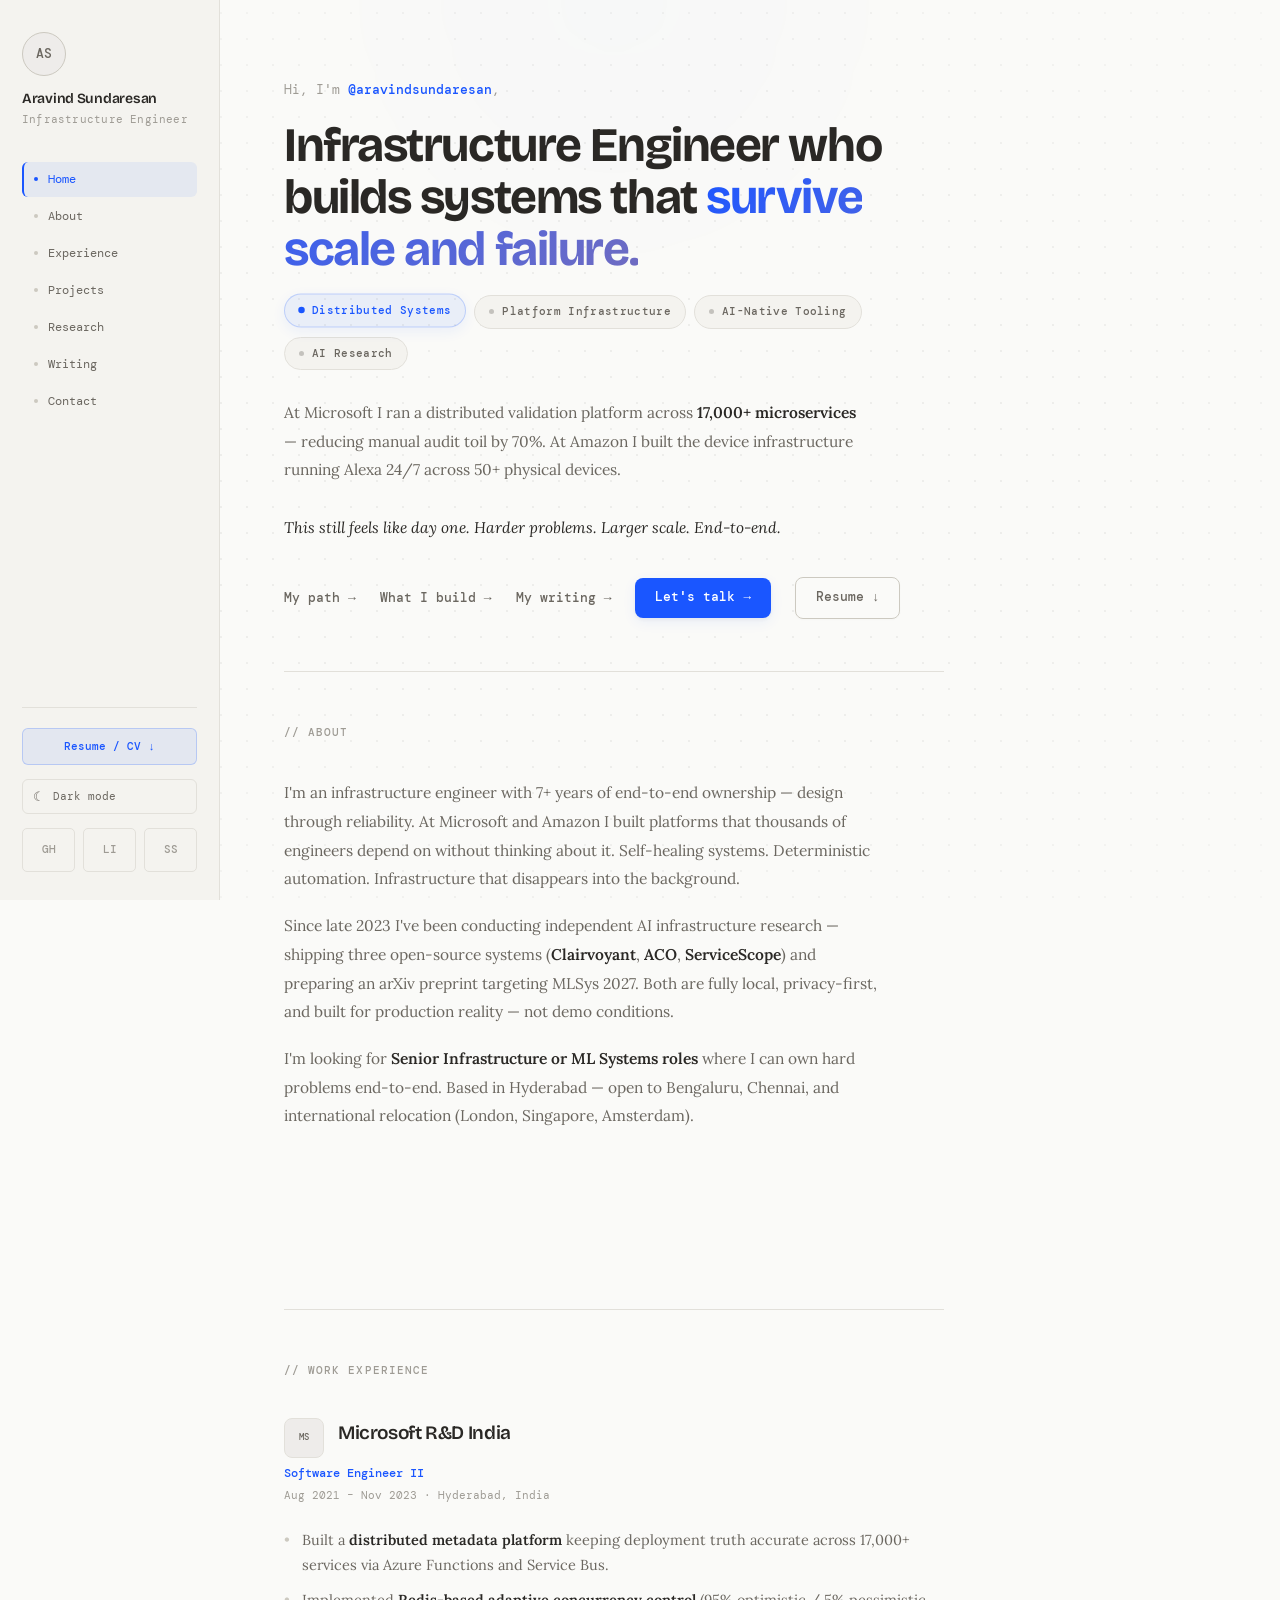
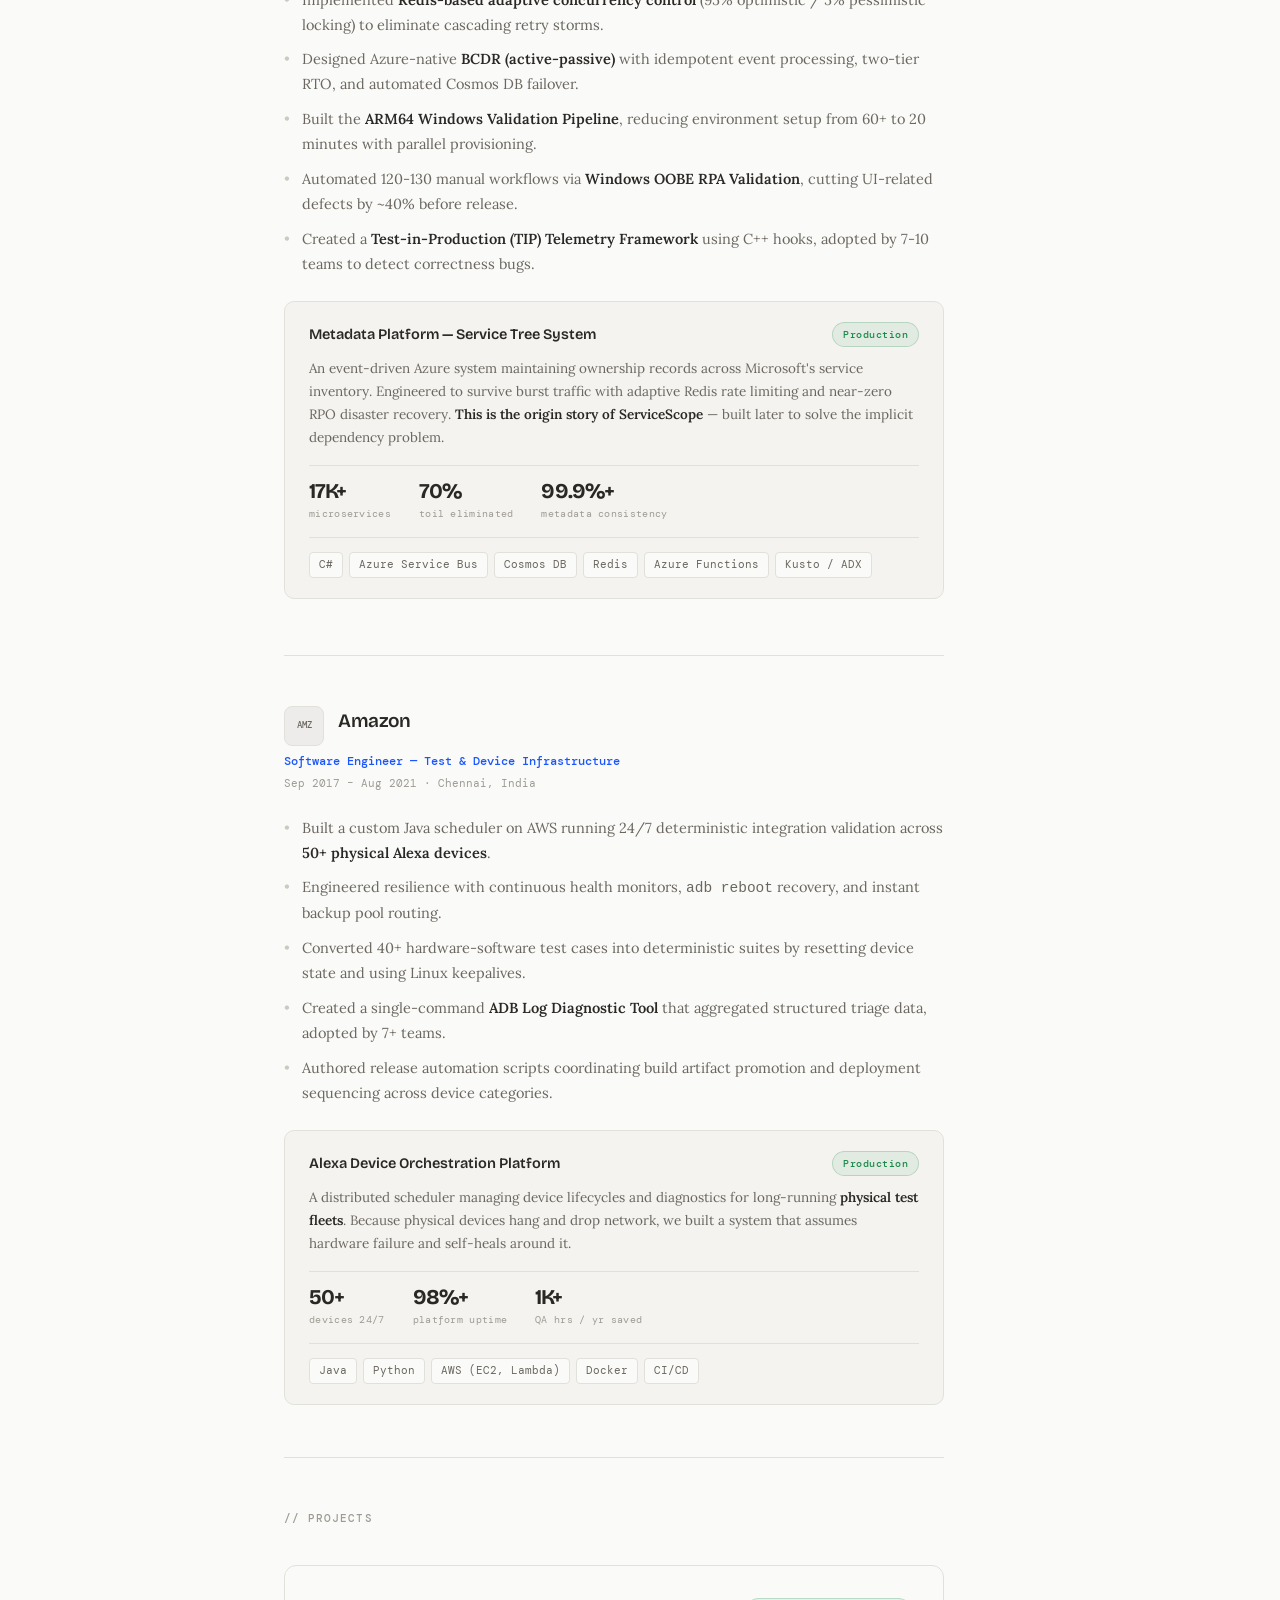
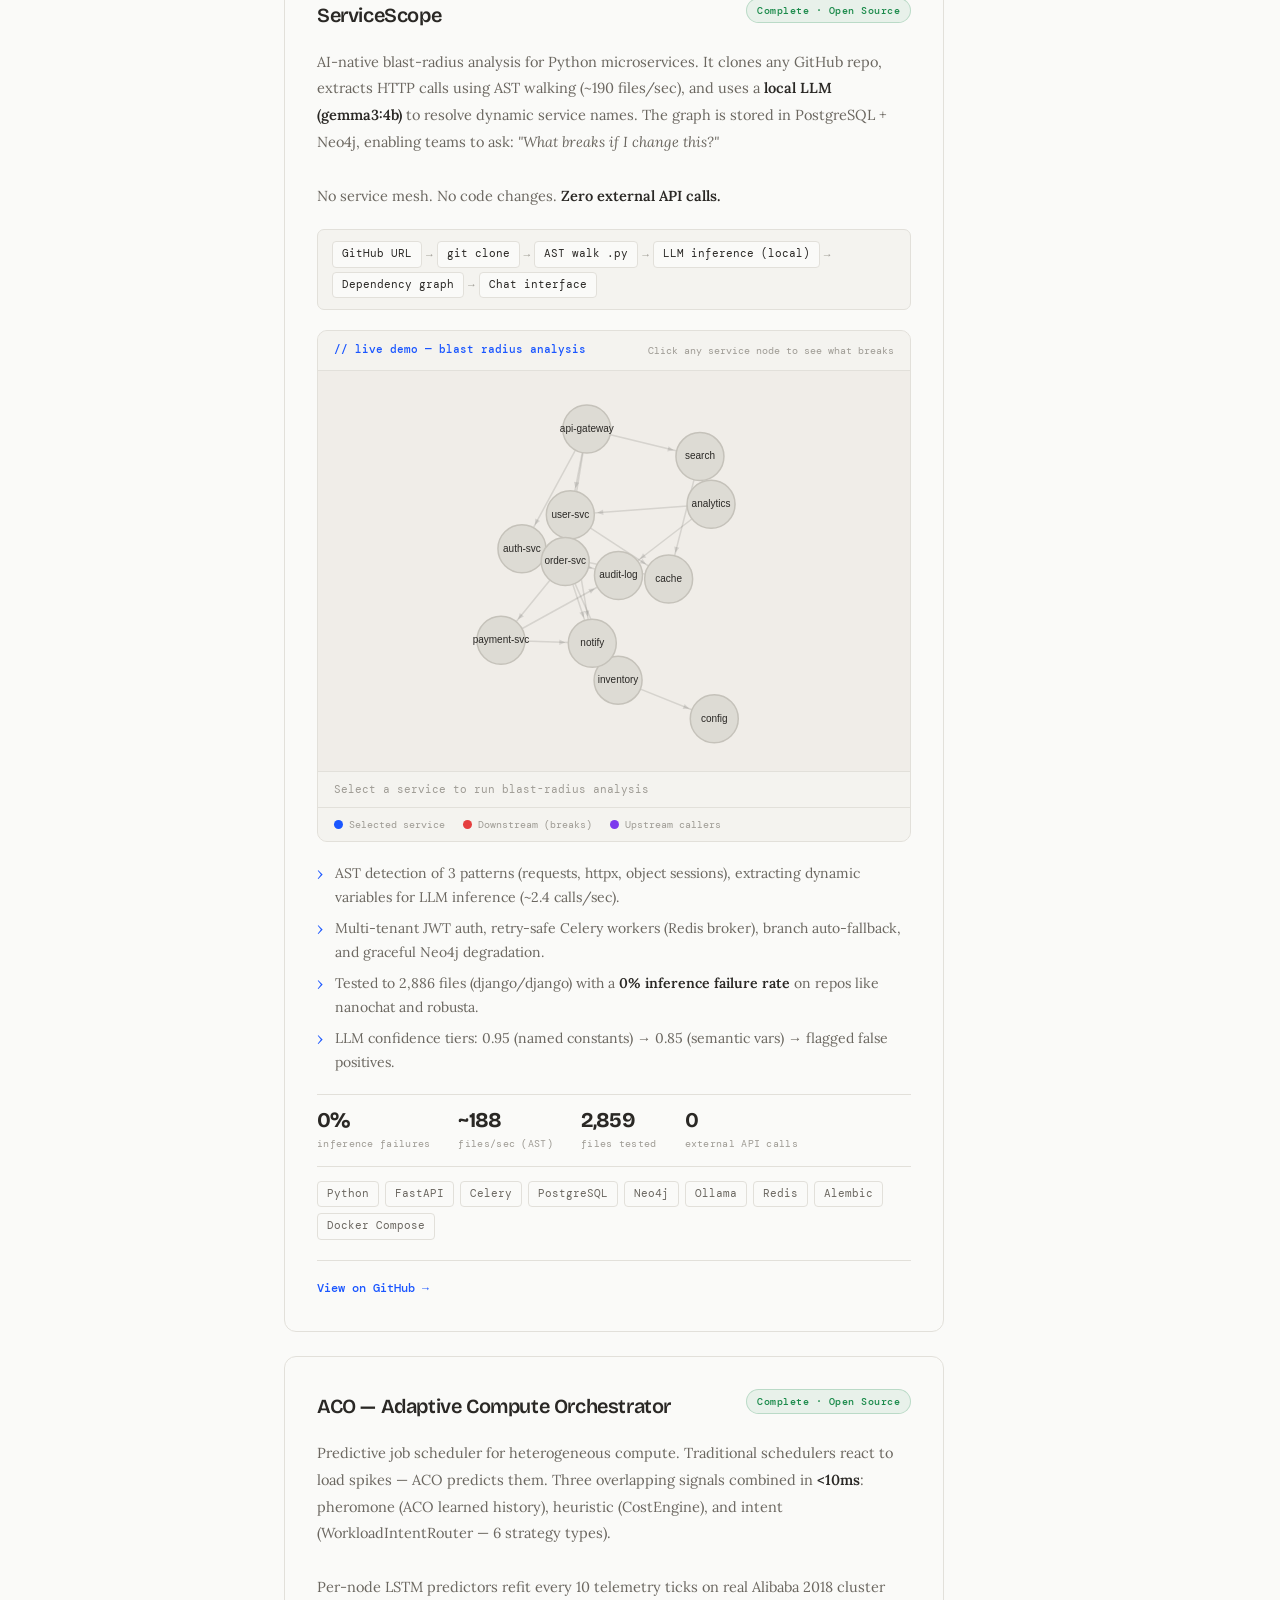
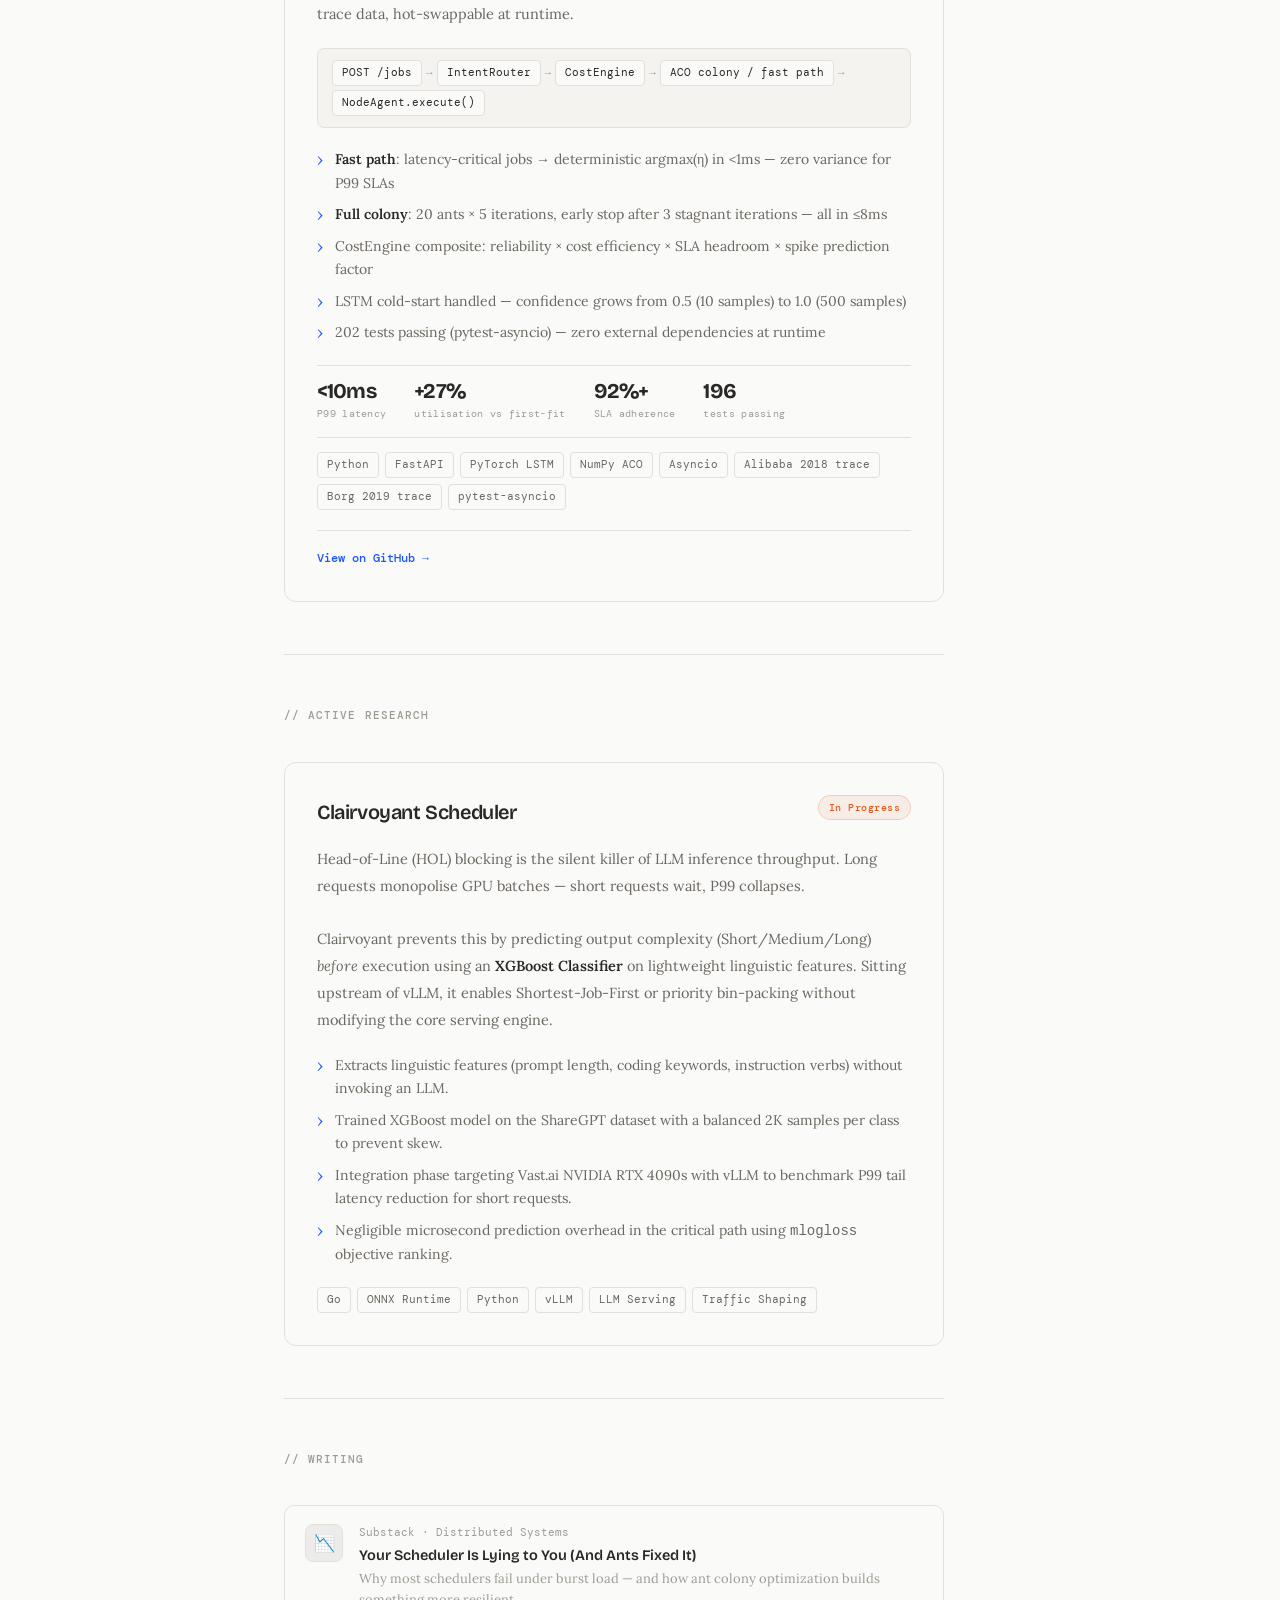
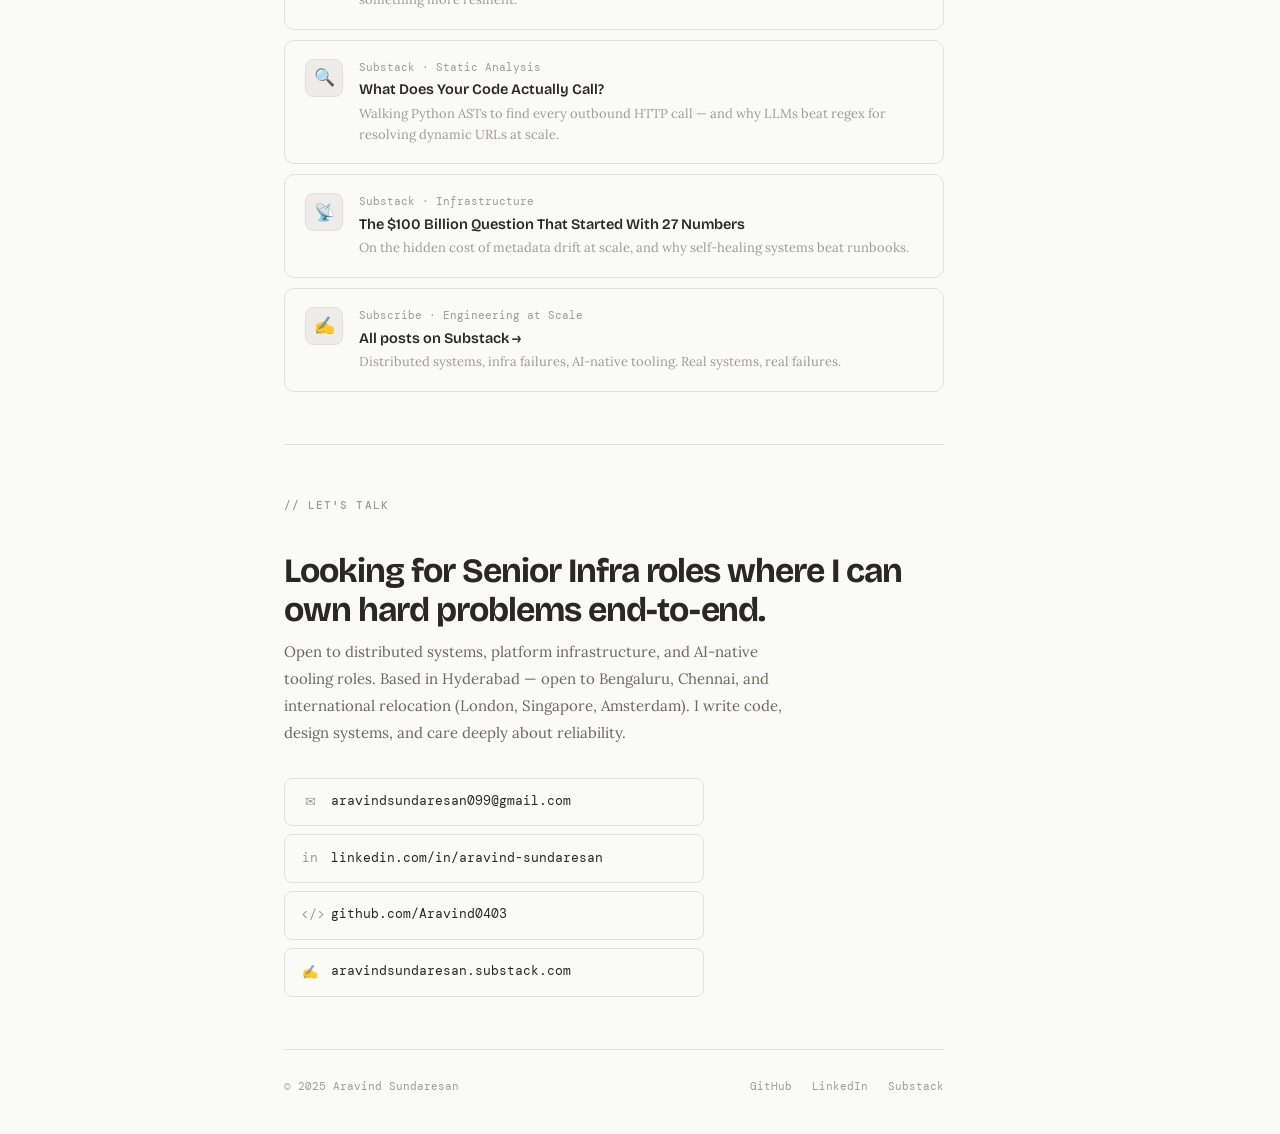
==== index.html @ f7b7063f "feat: design updates, Netlify deployment support, and interactive enhancements" ====
<!DOCTYPE html>
<html lang="en" data-theme="light">

<head>
  <meta charset="UTF-8" />
  <meta name="viewport" content="width=device-width, initial-scale=1.0" />
  <title>Aravind Sundaresan · Infrastructure Engineer</title>
  <meta name="description"
    content="Infrastructure & Distributed Systems Engineer. Ex-Microsoft, Ex-Amazon. 7+ years building platforms at scale. ServiceScope, ACO, Clairvoyant Scheduler." />
  <meta property="og:title" content="Aravind Sundaresan · Infrastructure Engineer" />
  <meta property="og:description"
    content="Ex-Microsoft, Ex-Amazon. Building AI-native tooling for distributed systems problems." />
  <meta property="og:url" content="https://aravindsundaresan.dev" />
  <meta property="og:image" content="og-preview.png" />
  <meta property="og:type" content="website" />
  <!-- Favicon — initials, no extra file needed -->
  <link rel="icon" href="data:image/svg+xml,<svg xmlns='http://www.w3.org/2000/svg' viewBox='0 0 32 32'><rect width='32' height='32' rx='6' fill='%231a56ff'/><text x='50%25' y='54%25' font-family='sans-serif' font-size='14' font-weight='700' fill='white' text-anchor='middle' dominant-baseline='middle'>AS</text></svg>" />
  <link rel="preconnect" href="https://fonts.googleapis.com" />
  <link
    href="https://fonts.googleapis.com/css2?family=Lora:ital,wght@0,400;0,500;0,600;1,400&family=DM+Mono:wght@300;400;500&family=Bricolage+Grotesque:wght@300;400;500;600;700;800&display=swap"
    rel="stylesheet" />

  <!-- Prevent FOUC: apply saved theme before paint -->
  <script>
    (function () {
      var s = localStorage.getItem('portfolio-theme');
      var p = window.matchMedia('(prefers-color-scheme: dark)').matches ? 'dark' : 'light';
      document.documentElement.setAttribute('data-theme', s || p);
    })();
  </script>

  <link rel="stylesheet" href="style.css" />

  <!-- Structured data for search engines / ATS crawlers -->
  <script type="application/ld+json">
  {
    "@context": "https://schema.org",
    "@type": "Person",
    "name": "Aravind Sundaresan",
    "jobTitle": "Infrastructure Engineer",
    "description": "Infrastructure & Distributed Systems Engineer with 7+ years. Ex-Microsoft R&D India, Ex-Amazon.",
    "url": "https://aravindsundaresan.dev",
    "email": "aravindsundaresan099@gmail.com",
    "address": { "@type": "PostalAddress", "addressLocality": "Hyderabad", "addressCountry": "IN" },
    "sameAs": [
      "https://github.com/Aravind0403",
      "https://linkedin.com/in/aravind-sundaresan",
      "https://aravindsundaresan.substack.com"
    ],
    "alumniOf": [
      { "@type": "Organization", "name": "Microsoft R&D India" },
      { "@type": "Organization", "name": "Amazon" }
    ],
    "knowsAbout": [
      "Distributed Systems", "Platform Infrastructure", "AI-Native Tooling",
      "Event-Driven Architecture", "Concurrency Control", "Observability",
      "CI/CD", "Device Orchestration", "LLM Inference Infrastructure",
      "C#", "Java", "Python", "Go", "Azure", "AWS", "Redis", "Docker"
    ]
  }
  </script>
</head>

<body>

  <!-- ─── DOT-GRID TEXTURE ─────────────────────────────── -->
  <div class="bg-texture" aria-hidden="true"></div>

  <!-- ─── DRAWER OVERLAY (mobile) ──────────────────────── -->
  <div class="drawer-overlay" id="drawerOverlay"></div>

  <div class="layout">

    <!-- ─── SIDEBAR ───────────────────────────────────── -->
    <aside class="sidebar" id="sidebar" aria-label="Site navigation">

      <div class="sidebar-identity">
        <div class="sidebar-avatar" aria-hidden="true">AS</div>
        <span class="sidebar-name">Aravind Sundaresan</span>
        <span class="sidebar-title">Infrastructure Engineer</span>
      </div>

      <nav class="sidebar-nav" aria-label="Page sections">
        <a href="#hero" class="nav-link is-active" data-section="hero">Home</a>
        <a href="#about" class="nav-link" data-section="about">About</a>
        <a href="#experience" class="nav-link" data-section="experience">Experience</a>
        <a href="#projects" class="nav-link" data-section="projects">Projects</a>
        <a href="#research" class="nav-link" data-section="research">Research</a>
        <a href="#writing" class="nav-link" data-section="writing">Writing</a>
        <a href="#contact" class="nav-link" data-section="contact">Contact</a>
      </nav>

      <div class="sidebar-footer">
        <a href="resume.pdf" download class="sidebar-resume" aria-label="Download resume PDF">Resume / CV ↓</a>
        <button class="theme-toggle" id="themeToggle" aria-label="Switch to dark mode">
          <span class="theme-icon" aria-hidden="true"></span>
          <span class="theme-label"></span>
        </button>
        <div class="sidebar-socials">
          <a href="https://github.com/Aravind0403" target="_blank" rel="noopener" aria-label="GitHub">GH</a>
          <a href="https://linkedin.com/in/aravind-sundaresan" target="_blank" rel="noopener"
            aria-label="LinkedIn">LI</a>
          <a href="https://aravindsundaresan.substack.com" target="_blank" rel="noopener" aria-label="Substack">SS</a>
        </div>
      </div>

    </aside>

    <!-- ─── MOBILE HEADER ─────────────────────────────── -->
    <header class="mobile-header" aria-label="Site header">
      <span class="mobile-name">Aravind Sundaresan</span>
      <button class="hamburger" id="hamburger" aria-label="Open navigation" aria-expanded="false"
        aria-controls="sidebar">
        <span></span><span></span><span></span>
      </button>
    </header>

    <!-- ─── MAIN CONTENT ──────────────────────────────── -->
    <main class="content" id="main-content">

      <!-- HERO ─────────────────────────────────────────── -->
      <section id="hero" class="hero reveal" aria-labelledby="hero-heading">

        <!-- Decorative background glow for hero -->
        <div class="hero-glow-container" aria-hidden="true">
          <div class="hero-glow"></div>
        </div>

        <p class="hero-intro">
          Hi, I'm <a href="https://linkedin.com/in/aravindsundaresan" target="_blank"
            rel="noopener">@aravindsundaresan</a>,
        </p>

        <h1 id="hero-heading">
          Infrastructure Engineer who builds systems that <span class="hero-highlight">survive scale and failure.</span>
        </h1>

        <div class="hero-roles" aria-label="Specialisations">
          <span class="role-pill active">Distributed Systems</span>
          <span class="role-pill">Platform Infrastructure</span>
          <span class="role-pill">AI-Native Tooling</span>
          <span class="role-pill">AI Research</span>
        </div>

        <p class="hero-body" id="hero-body-text" aria-live="polite">
          At Microsoft I ran a distributed validation platform across <strong>17,000+ microservices</strong> — reducing
          manual audit toil by 70%. At Amazon I built the device infrastructure running Alexa 24/7 across 50+ physical
          devices.
          <br><br>
          <em>This still feels like day one. Harder problems. Larger scale. End-to-end.</em>
        </p>

        <nav class="hero-ctas" aria-label="Quick links">
          <a href="#experience">My path →</a>
          <a href="#projects">What I build →</a>
          <a href="#writing">My writing →</a>
          <a href="#contact" class="cta-primary">Let's talk →</a>
          <a href="resume.pdf" download class="cta-secondary">Resume ↓</a>
        </nav>

      </section>

      <!-- ABOUT ────────────────────────────────────────── -->
      <section id="about" class="reveal" aria-labelledby="about-heading">
        <p class="section-label">// About</p>

        <p class="about-body">
          I'm an infrastructure engineer with 7+ years of end-to-end ownership — design through reliability. At
          Microsoft and Amazon I built platforms that thousands of engineers depend on without thinking about it.
          Self-healing systems. Deterministic automation. Infrastructure that disappears into the background.
        </p>

        <p class="about-body">
          Since late 2023 I've been conducting independent AI infrastructure research — shipping three open-source systems
          (<strong>Clairvoyant</strong>, <strong>ACO</strong>, <strong>ServiceScope</strong>) and preparing an arXiv
          preprint targeting MLSys 2027. Both are fully local, privacy-first, and built for production reality — not demo
          conditions.
        </p>

        <p class="about-body">
          I'm looking for <strong>Senior Infrastructure or ML Systems roles</strong> where I can own hard problems
          end-to-end. Based in Hyderabad — open to Bengaluru, Chennai, and international relocation (London, Singapore,
          Amsterdam).
        </p>

        <div class="skills-row reveal-stagger" aria-label="Core skills">
          <span class="skill-chip">Distributed Systems</span>
          <span class="skill-chip">Event-Driven Architecture</span>
          <span class="skill-chip">Concurrency Control</span>
          <span class="skill-chip">Traffic Shaping</span>
          <span class="skill-chip">Observability</span>
          <span class="skill-chip">CI/CD Platforms</span>
          <span class="skill-chip">Kubernetes</span>
          <span class="skill-chip">Docker</span>
          <span class="skill-chip">Terraform</span>
          <span class="skill-chip">Device Orchestration</span>
          <span class="skill-chip">Platform Reliability</span>
          <span class="skill-chip">LLM Inference Infrastructure</span>
        </div>
      </section>

      <!-- EXPERIENCE ───────────────────────────────────── -->
      <section id="experience" class="reveal" aria-labelledby="experience-heading">
        <p class="section-label">// Work Experience</p>

        <div id="experience-container"></div>

      </section>

      <!-- PROJECTS ──────────────────────────────────────── -->
      <section id="projects" aria-labelledby="projects-heading">
        <p class="section-label">// Projects</p>

        <div id="projects-container"></div>

      </section>

      <!-- RESEARCH ──────────────────────────────────────── -->
      <section id="research" aria-labelledby="research-heading">
        <p class="section-label">// Active Research</p>

        <div id="research-container"></div>

      </section>

      <!-- WRITING ───────────────────────────────────────── -->
      <section id="writing" class="reveal" aria-labelledby="writing-heading">
        <p class="section-label" id="writing-heading">// Writing</p>

        <div id="writing-container" class="writing-entries"></div>

      </section>

      <!-- CONTACT ───────────────────────────────────────── -->
      <section id="contact" class="reveal" aria-labelledby="contact-heading">
        <p class="section-label">// Let's talk</p>

        <h2 id="contact-heading">Looking for Senior Infra roles where I can own hard problems end-to-end.</h2>

        <p class="contact-body">
          Open to distributed systems, platform infrastructure, and AI-native tooling roles. Based in Hyderabad — open
          to Bengaluru, Chennai, and international relocation (London, Singapore, Amsterdam). I write code, design
          systems, and care deeply about reliability.
        </p>

        <div class="contact-links">
          <a href="mailto:aravindsundaresan099@gmail.com" class="c-link">
            <span class="c-icon" aria-hidden="true">✉</span>
            aravindsundaresan099@gmail.com
          </a>
          <a href="https://linkedin.com/in/aravind-sundaresan" target="_blank" rel="noopener" class="c-link">
            <span class="c-icon" aria-hidden="true">in</span>
            linkedin.com/in/aravind-sundaresan
          </a>
          <a href="https://github.com/Aravind0403" target="_blank" rel="noopener" class="c-link">
            <span class="c-icon" aria-hidden="true">&lt;/&gt;</span>
            github.com/Aravind0403
          </a>
          <a href="https://aravindsundaresan.substack.com" target="_blank" rel="noopener" class="c-link">
            <span class="c-icon" aria-hidden="true">✍</span>
            aravindsundaresan.substack.com
          </a>
        </div>

      </section>

      <!-- FOOTER ────────────────────────────────────────── -->
      <footer>
        <span class="footer-copy">© 2025 Aravind Sundaresan</span>
        <nav class="footer-links" aria-label="Footer links">
          <a href="https://github.com/Aravind0403" target="_blank" rel="noopener">GitHub</a>
          <a href="https://linkedin.com/in/aravind-sundaresan" target="_blank" rel="noopener">LinkedIn</a>
          <a href="https://aravindsundaresan.substack.com" target="_blank" rel="noopener">Substack</a>
        </nav>
      </footer>

    </main><!-- /content -->

  </div><!-- /layout -->

  <script src="data.js" defer></script>
  <script src="main.js" defer></script>
  <script src="graph.js" defer></script>

  <!-- ATS / no-JS fallback: invisible when JS runs, indexed by crawlers that don't execute JS -->
  <noscript>
    <div style="padding:48px 32px;font-family:Georgia,serif;max-width:760px;margin:auto;line-height:1.75">
      <h1>Aravind Sundaresan — Infrastructure Engineer</h1>
      <p>7+ years building distributed systems and platform infrastructure. Ex-Microsoft R&D India (Software Engineer II, Aug 2021–Nov 2023). Ex-Amazon (Software Engineer — Test &amp; Device Infrastructure, Sep 2017–Aug 2021). Based in Hyderabad, open to relocation.</p>
      <h2>Work Experience</h2>
      <p><strong>Microsoft R&amp;D India — Software Engineer II (Aug 2021–Nov 2023):</strong> Distributed metadata platform across 17,000+ microservices. Redis adaptive concurrency control. Azure BCDR active-passive. ARM64 Windows Validation Pipeline. RPA automation reducing UI defects ~40%.</p>
      <p><strong>Amazon — Software Engineer, Test &amp; Device Infrastructure (Sep 2017–Aug 2021):</strong> Java scheduler for 50+ Alexa physical devices 24/7. ADB log diagnostic tooling adopted by 7+ teams. 98%+ platform uptime. 1,000+ QA hours saved per year.</p>
      <h2>Open-Source Projects</h2>
      <p><strong>ServiceScope:</strong> AI-native blast-radius analysis for Python microservices using AST walking and local LLM inference. Python, FastAPI, Celery, PostgreSQL, Neo4j, Ollama, Redis, Docker.</p>
      <p><strong>ACO — Adaptive Compute Orchestrator:</strong> Predictive job scheduler with LSTM per-node predictors and ant-colony optimisation. Python, FastAPI, PyTorch, Asyncio. 202 tests passing.</p>
      <p><strong>Clairvoyant Scheduler (Research):</strong> XGBoost classifier predicting LLM output complexity to prevent head-of-line blocking in vLLM. Go, ONNX Runtime, Python.</p>
      <h2>Core Skills</h2>
      <p>Distributed Systems · Event-Driven Architecture · Concurrency Control · Traffic Shaping · Observability · CI/CD Platforms · Device Orchestration · Platform Reliability · LLM Inference Infrastructure · C# · Java · Python · Go · Azure (Service Bus, Cosmos DB, Functions, ADX) · AWS (EC2, Lambda) · Redis · PostgreSQL · Neo4j · FastAPI · Celery · Docker · Alembic</p>
      <h2>Contact</h2>
      <p>Email: aravindsundaresan099@gmail.com · LinkedIn: linkedin.com/in/aravind-sundaresan · GitHub: github.com/Aravind0403 · Substack: aravindsundaresan.substack.com</p>
    </div>
  </noscript>

</body>

</html>
---- style.css ----
/* ============================================================
   PORTFOLIO — style.css
   Design system, layout, components, themes, animations.
   ============================================================ */

/* ─── RESET ─────────────────────────────────────────────── */
*, *::before, *::after { box-sizing: border-box; margin: 0; padding: 0; }
img, canvas { display: block; max-width: 100%; }
button { font: inherit; cursor: pointer; background: none; border: none; }
a { color: inherit; text-decoration: none; }
ul { list-style: none; }

/* ─── TOKENS — LIGHT (DEFAULT) ──────────────────────────── */
:root {
  /* Surfaces */
  --bg:           #fafaf8;
  --bg-2:         #f4f3ef;
  --bg-3:         #eeecea;
  --bg-blur:      rgba(250,250,248,0.92);

  /* Borders */
  --border:       #e2e0da;
  --border-mid:   #ccc9c0;

  /* Text */
  --text:         #2a2825;
  --text-mid:     #6b6760;
  --text-muted:   #9e9b94;

  /* Accents */
  --accent:            #1a56ff;
  --accent-bg:         rgba(26, 86,255,0.07);
  --accent-border:     rgba(26, 86,255,0.22);
  --accent-warm:       #e05a1e;
  --accent-warm-bg:    rgba(224, 90, 30,0.08);
  --accent-warm-border:rgba(224, 90, 30,0.22);
  --accent-green:      #1a8a4a;
  --accent-green-bg:   rgba(26,138, 74,0.08);
  --accent-green-border:rgba(26,138,74,0.22);

  /* Graph */
  --graph-node:          #dddbd4;
  --graph-node-stroke:   #c5c2ba;
  --graph-node-hover:    #ccc9c0;
  --graph-blast:         #e53e3e;
  --graph-upstream:      #7c3aed;
  --graph-edge:          rgba(42,40,37,0.13);
  --graph-edge-blast:    rgba(229,62,62,0.55);
  --graph-edge-upstream: rgba(124,58,237,0.55);
  --graph-label:         #2a2825;
  --graph-bg:            #f0ede8;

  /* Dot texture */
  --dot-color:    rgba(42,40,37,0.06);

  /* Typography */
  --serif:   'Lora', Georgia, serif;
  --display: 'Bricolage Grotesque', sans-serif;
  --mono:    'DM Mono', monospace;

  /* Layout */
  --sidebar-w:   220px;
  --content-max: 660px;
  --sec-pad:     52px;
  --pad-x:       48px;

  /* Motion */
  --ease:  cubic-bezier(0.25, 0, 0.15, 1);
  --dur:   200ms;
}

/* ─── TOKENS — DARK ──────────────────────────────────────── */
[data-theme="dark"] {
  --bg:     #131211;
  --bg-2:   #1c1b19;
  --bg-3:   #252320;
  --bg-blur:rgba(19,18,17,0.92);

  --border:     #2c2a27;
  --border-mid: #3a3733;

  --text:      #e6e4de;
  --text-mid:  #9e9b94;
  --text-muted:#858079;

  --accent:              #4d7aff;
  --accent-bg:           rgba(77,122,255,0.10);
  --accent-border:       rgba(77,122,255,0.28);
  --accent-warm:         #f07040;
  --accent-warm-bg:      rgba(240,112,64,0.10);
  --accent-warm-border:  rgba(240,112,64,0.28);
  --accent-green:        #22a55e;
  --accent-green-bg:     rgba(34,165,94,0.10);
  --accent-green-border: rgba(34,165,94,0.28);

  --graph-node:         #2e2c2a;
  --graph-node-stroke:  #3d3a36;
  --graph-node-hover:   #3a3835;
  --graph-label:        #e6e4de;
  --graph-edge:         rgba(230,228,222,0.11);
  --graph-bg:           #1c1b19;

  --dot-color: rgba(230,228,222,0.04);
}

/* ─── BASE ───────────────────────────────────────────────── */
html {
  scroll-behavior: smooth;
}

body {
  background:  var(--bg);
  color:       var(--text);
  font-family: var(--serif);
  font-size:   16px;
  line-height: 1.75;
  -webkit-font-smoothing: antialiased;
  min-height: 100vh;
  overflow-x: hidden;
}

/* ─── DOT-GRID TEXTURE ───────────────────────────────────── */
.bg-texture {
  position: fixed;
  inset: 0;
  pointer-events: none;
  z-index: 0;
  background-image: radial-gradient(circle, var(--dot-color) 1px, transparent 1px);
  background-size: 26px 26px;
  -webkit-mask-image: radial-gradient(ellipse 90% 90% at 50% 50%, black 40%, transparent 100%);
  mask-image:         radial-gradient(ellipse 90% 90% at 50% 50%, black 40%, transparent 100%);
}

/* ─── LAYOUT ─────────────────────────────────────────────── */
.layout {
  display: flex;
  min-height: 100vh;
  position: relative;
  z-index: 1;
}

.content {
  flex: 1;
  margin-left: var(--sidebar-w);
  padding: 0 var(--pad-x);
  min-width: 0;
}

/* ─── SIDEBAR ────────────────────────────────────────────── */
.sidebar {
  position: fixed;
  top: 0; left: 0;
  width: var(--sidebar-w);
  height: 100vh;
  background: var(--bg-2);
  border-right: 1px solid var(--border);
  display: flex;
  flex-direction: column;
  padding: 32px 22px 28px;
  overflow-y: auto;
  overflow-x: hidden;
  z-index: 200;
  transition: transform var(--dur) var(--ease), box-shadow var(--dur) var(--ease);
}

.sidebar-identity {
  margin-bottom: 32px;
}

.sidebar-avatar {
  width: 44px;
  height: 44px;
  border-radius: 50%;
  background: var(--bg-3);
  border: 1.5px solid var(--border-mid);
  display: flex;
  align-items: center;
  justify-content: center;
  font-family: var(--mono);
  font-size: 13px;
  font-weight: 500;
  color: var(--text-mid);
  margin-bottom: 14px;
  overflow: hidden;
}

.sidebar-avatar img { width: 100%; height: 100%; object-fit: cover; }

.sidebar-name {
  display: block;
  font-family: var(--display);
  font-weight: 600;
  font-size: 14px;
  letter-spacing: -0.02em;
  color: var(--text);
  line-height: 1.3;
  margin-bottom: 3px;
}

.sidebar-title {
  display: block;
  font-family: var(--mono);
  font-size: 10.5px;
  color: var(--text-muted);
  letter-spacing: 0.02em;
}

/* Nav */
.sidebar-nav {
  flex: 1;
  display: flex;
  flex-direction: column;
  gap: 2px;
}

.nav-link {
  display: flex;
  align-items: center;
  gap: 10px;
  font-family: var(--mono);
  font-size: 12px;
  color: var(--text-mid);
  padding: 7px 10px;
  border-radius: 6px;
  border-left: 2px solid transparent;
  transition: color var(--dur) var(--ease), background var(--dur) var(--ease), border-color var(--dur) var(--ease);
  white-space: nowrap;
}

.nav-link::before {
  content: '';
  width: 4px;
  height: 4px;
  border-radius: 50%;
  background: var(--border-mid);
  flex-shrink: 0;
  transition: background var(--dur) var(--ease);
}

.nav-link:hover {
  color: var(--text);
  background: var(--bg-3);
}

.nav-link.is-active {
  color: var(--accent);
  border-left-color: var(--accent);
  background: var(--accent-bg);
}

.nav-link.is-active::before {
  background: var(--accent);
}

/* Sidebar footer */
.sidebar-footer {
  margin-top: 24px;
  padding-top: 20px;
  border-top: 1px solid var(--border);
  display: flex;
  flex-direction: column;
  gap: 14px;
}

/* ─── SIDEBAR RESUME BUTTON ──────────────────────────────── */
.sidebar-resume {
  display: flex;
  align-items: center;
  justify-content: center;
  font-family: var(--mono);
  font-size: 11px;
  font-weight: 500;
  color: var(--accent);
  padding: 8px 10px;
  border-radius: 6px;
  border: 1px solid var(--accent-border);
  background: var(--accent-bg);
  transition: all var(--dur) var(--ease);
  width: 100%;
  text-align: center;
}

.sidebar-resume:hover {
  background: var(--accent);
  color: #fff;
  border-color: var(--accent);
}

.sidebar-resume:active { transform: scale(0.97); }

.theme-toggle {
  display: flex;
  align-items: center;
  gap: 8px;
  font-family: var(--mono);
  font-size: 11px;
  color: var(--text-mid);
  padding: 7px 10px;
  border-radius: 6px;
  border: 1px solid var(--border);
  transition: all var(--dur) var(--ease);
  width: 100%;
}

.theme-toggle:hover {
  color: var(--text);
  border-color: var(--border-mid);
  background: var(--bg-3);
}

.theme-toggle:active {
  transform: scale(0.96);
}

.theme-icon {
  font-size: 13px;
  line-height: 1;
}

[data-theme="light"] .theme-icon::before { content: '☾'; }
[data-theme="dark"]  .theme-icon::before { content: '☀'; }
[data-theme="light"] .theme-label::after { content: 'Dark mode'; }
[data-theme="dark"]  .theme-label::after { content: 'Light mode'; }

.sidebar-socials {
  display: flex;
  gap: 8px;
}

.sidebar-socials a {
  font-family: var(--mono);
  font-size: 10.5px;
  font-weight: 500;
  color: var(--text-muted);
  padding: 5px 10px;
  border: 1px solid var(--border);
  border-radius: 5px;
  transition: all var(--dur) var(--ease);
  flex: 1;
  text-align: center;
  min-height: 44px;
  display: flex;
  align-items: center;
  justify-content: center;
}

.sidebar-socials a:hover {
  color: var(--accent);
  border-color: var(--accent-border);
  background: var(--accent-bg);
}

.sidebar-socials a:active {
  transform: scale(0.96);
}

/* ─── MOBILE HEADER ──────────────────────────────────────── */
.mobile-header {
  display: none;
  position: sticky;
  top: 0;
  z-index: 250;
  background: var(--bg-blur);
  backdrop-filter: blur(12px);
  -webkit-backdrop-filter: blur(12px);
  border-bottom: 1px solid var(--border);
  padding: 0 20px;
  height: 56px;
  align-items: center;
  justify-content: space-between;
}

.mobile-name {
  font-family: var(--display);
  font-size: 14px;
  font-weight: 600;
  letter-spacing: -0.02em;
  color: var(--text);
}

.hamburger {
  display: flex;
  flex-direction: column;
  justify-content: center;
  gap: 5px;
  width: 36px;
  height: 36px;
  padding: 6px;
}

.hamburger span {
  display: block;
  width: 100%;
  height: 1.5px;
  background: var(--text-mid);
  border-radius: 2px;
  transform-origin: center;
  transition: transform var(--dur) var(--ease), opacity var(--dur) var(--ease);
}

.hamburger.is-open span:nth-child(1) { transform: translateY(6.5px) rotate(45deg); }
.hamburger.is-open span:nth-child(2) { opacity: 0; transform: scaleX(0); }
.hamburger.is-open span:nth-child(3) { transform: translateY(-6.5px) rotate(-45deg); }

/* ─── DRAWER OVERLAY ─────────────────────────────────────── */
.drawer-overlay {
  display: none;
  position: fixed;
  inset: 0;
  background: rgba(0,0,0,0.4);
  z-index: 190;
  opacity: 0;
  transition: opacity var(--dur) var(--ease);
}

.drawer-overlay.is-visible { opacity: 1; }

/* ─── SECTIONS ───────────────────────────────────────────── */
section {
  max-width: var(--content-max);
  padding: var(--sec-pad) 0;
  border-bottom: 1px solid var(--border);
}

section:last-child { border-bottom: none; }

.section-label {
  font-family: var(--mono);
  font-size: 10.5px;
  font-weight: 500;
  letter-spacing: 0.1em;
  text-transform: uppercase;
  color: var(--text-muted);
  margin-bottom: 36px;
}

h1 {
  font-family: var(--display);
  font-weight: 700;
  font-size: clamp(28px, 5vw, 48px);
  line-height: 1.08;
  letter-spacing: -0.03em;
  color: var(--text);
  margin-bottom: 20px;
}

h2 {
  font-family: var(--display);
  font-weight: 700;
  font-size: clamp(22px, 3.5vw, 34px);
  line-height: 1.15;
  letter-spacing: -0.03em;
  color: var(--text);
  margin-bottom: 8px;
}

h3 {
  font-family: var(--display);
  font-weight: 600;
  font-size: 19px;
  letter-spacing: -0.02em;
  color: var(--text);
  margin-bottom: 4px;
}

/* ─── HERO ───────────────────────────────────────────────── */
.hero { 
  padding-top: 80px; 
  position: relative; 
}

/* Premium Radial Glow Background */
.hero-glow-container {
  position: absolute;
  top: 0;
  left: 0;
  width: 100%;
  height: 100%;
  pointer-events: none;
  z-index: -1;
  overflow: visible;
  opacity: 0.22;
  transition: opacity var(--dur) var(--ease);
}

[data-theme="dark"] .hero-glow-container {
  opacity: 0.35;
}

.hero-glow {
  position: absolute;
  top: -150px;
  left: -10%;
  width: 120%;
  height: 500px;
  background: radial-gradient(
    circle at 50% 30%,
    var(--accent-bg) 0%,
    transparent 65%
  );
  filter: blur(60px);
  animation: breathing-glow 10s ease-in-out infinite alternate;
}

@keyframes breathing-glow {
  0% {
    transform: scale(0.96) translateY(0);
  }
  100% {
    transform: scale(1.04) translateY(15px);
  }
}

.hero-intro {
  font-family: var(--mono);
  font-size: 12.5px;
  color: var(--text-muted);
  margin-bottom: 18px;
}

.hero-intro a {
  color: var(--accent);
  font-weight: 500;
  display: inline-block;
  transition: transform var(--dur) var(--ease), color var(--dur) var(--ease);
}

.hero-intro a:hover {
  color: color-mix(in oklab, var(--accent) 80%, #000);
  transform: translateY(-0.5px) scale(1.02);
}

[data-theme="dark"] .hero-intro a:hover {
  color: color-mix(in oklab, var(--accent) 80%, #fff);
}

.hero-highlight {
  background: linear-gradient(135deg, var(--accent) 0%, color-mix(in oklab, var(--accent) 65%, var(--accent-warm)) 100%);
  -webkit-background-clip: text;
  background-clip: text;
  -webkit-text-fill-color: transparent;
  color: var(--accent); /* Fallback */
  display: inline;
}

.hero-roles {
  display: flex;
  flex-wrap: wrap;
  gap: 8px;
  margin-bottom: 28px;
}

.role-pill {
  font-family: var(--mono);
  font-size: 11px;
  font-weight: 500;
  letter-spacing: 0.03em;
  color: var(--text-mid);
  background: var(--bg-2);
  border: 1px solid var(--border);
  padding: 6px 14px;
  border-radius: 100px;
  cursor: pointer;
  user-select: none;
  display: inline-flex;
  align-items: center;
  gap: 8px;
  transition: 
    color var(--dur) var(--ease),
    background var(--dur) var(--ease),
    border-color var(--dur) var(--ease),
    transform var(--dur) var(--ease),
    box-shadow var(--dur) var(--ease);
}

.role-pill::before {
  content: '';
  display: inline-block;
  width: 5px;
  height: 5px;
  border-radius: 50%;
  background: currentColor;
  opacity: 0.35;
  transition: opacity var(--dur) var(--ease), background var(--dur) var(--ease), transform var(--dur) var(--ease);
}

.role-pill:hover:not(.active) {
  color: var(--text);
  border-color: var(--border-mid);
  transform: translateY(-1.5px);
  background: var(--bg-3);
}

.role-pill.active {
  color: var(--accent);
  background: var(--accent-bg);
  border-color: var(--accent-border);
  transform: translateY(-1.5px);
  box-shadow: 
    0 4px 14px var(--accent-bg),
    0 1px 3px rgba(0, 0, 0, 0.01);
}

.role-pill.active::before {
  opacity: 1;
  background-color: var(--accent);
  transform: scale(1.3);
  animation: pill-pulse 2s infinite ease-in-out;
}

@keyframes pill-pulse {
  0% { transform: scale(1.1); box-shadow: 0 0 0 0 var(--accent-border); }
  50% { transform: scale(1.4); box-shadow: 0 0 0 4px rgba(26, 86, 255, 0.22); }
  100% { transform: scale(1.1); box-shadow: 0 0 0 0 var(--accent-border); }
}

[data-theme="dark"] @keyframes pill-pulse {
  0% { transform: scale(1.1); box-shadow: 0 0 0 0 var(--accent-border); }
  50% { transform: scale(1.4); box-shadow: 0 0 0 4px rgba(77, 122, 255, 0.32); }
  100% { transform: scale(1.1); box-shadow: 0 0 0 0 var(--accent-border); }
}

.hero-body {
  font-size: 15.5px;
  color: var(--text-mid);
  line-height: 1.85;
  max-width: 580px;
  margin-bottom: 36px;
  transition: opacity var(--dur) var(--ease), transform var(--dur) var(--ease);
}

.hero-body strong { color: var(--text); font-weight: 600; }
.hero-body em     { font-style: italic; color: var(--text); }

.hero-ctas {
  display: flex;
  gap: 24px;
  flex-wrap: wrap;
  align-items: center;
}

/* Elegant Sliding Underline navigation links */
.hero-ctas a:not(.cta-primary):not(.cta-secondary) {
  position: relative;
  font-family: var(--mono);
  font-size: 13px;
  font-weight: 500;
  color: var(--text-mid);
  padding: 4px 0;
  transition: color var(--dur) var(--ease);
}

.hero-ctas a:not(.cta-primary):not(.cta-secondary)::after {
  content: '';
  position: absolute;
  bottom: 0;
  left: 0;
  width: 100%;
  height: 1.5px;
  background-color: var(--accent);
  transform: scaleX(0);
  transform-origin: right;
  transition: transform var(--dur) var(--ease);
}

.hero-ctas a:not(.cta-primary):not(.cta-secondary):hover {
  color: var(--accent);
}

.hero-ctas a:not(.cta-primary):not(.cta-secondary):hover::after {
  transform: scaleX(1);
  transform-origin: left;
}

/* Primary Solid Button CTA */
.hero-ctas a.cta-primary {
  display: inline-flex;
  align-items: center;
  justify-content: center;
  background: var(--accent);
  color: #fff;
  padding: 9px 20px;
  border-radius: 8px;
  font-family: var(--mono);
  font-size: 12.5px;
  font-weight: 500;
  box-shadow: 
    0 4px 14px var(--accent-bg),
    0 2px 4px rgba(0, 0, 0, 0.05);
  transition: transform var(--dur) var(--ease), background var(--dur) var(--ease), box-shadow var(--dur) var(--ease);
}

.hero-ctas a.cta-primary:hover {
  transform: translateY(-2px);
  background: color-mix(in oklab, var(--accent) 88%, #fff);
  box-shadow: 
    0 6px 20px var(--accent-bg),
    0 2px 6px rgba(0, 0, 0, 0.08);
}

[data-theme="dark"] .hero-ctas a.cta-primary:hover {
  background: color-mix(in oklab, var(--accent) 88%, #fff);
}

.hero-ctas a.cta-primary:active {
  transform: translateY(-0.5px);
}

/* Secondary Glassmorphic Button CTA */
.hero-ctas a.cta-secondary {
  display: inline-flex;
  align-items: center;
  justify-content: center;
  background: var(--bg-blur);
  backdrop-filter: blur(8px);
  -webkit-backdrop-filter: blur(8px);
  border: 1px solid var(--border-mid);
  color: var(--text-mid);
  padding: 9px 20px;
  border-radius: 8px;
  font-family: var(--mono);
  font-size: 12.5px;
  font-weight: 500;
  box-shadow: 0 1px 2px rgba(0, 0, 0, 0.02);
  transition: all var(--dur) var(--ease);
}

.hero-ctas a.cta-secondary:hover {
  transform: translateY(-2px);
  color: var(--text);
  border-color: var(--accent-border);
  background: var(--bg-3);
  box-shadow: 
    0 4px 12px rgba(0, 0, 0, 0.03),
    0 1px 3px rgba(0, 0, 0, 0.01);
}

.hero-ctas a.cta-secondary:active {
  transform: translateY(-0.5px);
}

/* ─── ABOUT ──────────────────────────────────────────────── */
.about-body {
  font-size: 15.5px;
  color: var(--text-mid);
  line-height: 1.85;
  margin-bottom: 18px;
  max-width: 600px;
}

.about-body strong { color: var(--text); font-weight: 600; }

.skills-row {
  display: flex;
  flex-wrap: wrap;
  gap: 7px;
  margin-top: 28px;
}

.skill-chip {
  font-family: var(--mono);
  font-size: 10.5px;
  color: var(--text-mid);
  background: var(--bg-2);
  border: 1px solid var(--border);
  padding: 4px 11px;
  border-radius: 4px;
}

/* ─── EXPERIENCE ─────────────────────────────────────────── */
.exp-entry { margin-bottom: 56px; }
.exp-entry + .exp-entry {
  padding-top: 48px;
  border-top: 1px solid var(--border);
}
.exp-entry:last-child { margin-bottom: 0; }

.exp-header {
  display: flex;
  align-items: flex-start;
  gap: 14px;
  margin-bottom: 6px;
}

.exp-logo {
  width: 40px;
  height: 40px;
  border-radius: 8px;
  background: var(--bg-3);
  border: 1px solid var(--border);
  display: flex;
  align-items: center;
  justify-content: center;
  font-family: var(--mono);
  font-size: 9px;
  font-weight: 500;
  color: var(--text-mid);
  flex-shrink: 0;
  margin-top: 2px;
}

.exp-role {
  font-family: var(--mono);
  font-size: 11.5px;
  color: var(--accent);
  font-weight: 500;
  margin-bottom: 2px;
}

.exp-period {
  font-family: var(--mono);
  font-size: 11px;
  color: var(--text-muted);
  margin-bottom: 22px;
}

.exp-bullets {
  display: flex;
  flex-direction: column;
  gap: 10px;
  margin-bottom: 24px;
}

.exp-bullets li {
  font-size: 14.5px;
  color: var(--text-mid);
  padding-left: 18px;
  position: relative;
  line-height: 1.72;
}

.exp-bullets li::before {
  content: '•';
  position: absolute;
  left: 0;
  color: var(--border-mid);
}

.exp-bullets li strong { color: var(--text); font-weight: 600; }

/* ─── PROJECT SUB-CARD (inside exp) ─────────────────────── */
.project-sub {
  background: var(--bg-2);
  border: 1px solid var(--border);
  border-radius: 10px;
  padding: 20px 24px;
  margin-top: 16px;
  transition: border-color var(--dur) var(--ease);
}

.project-sub:hover { border-color: var(--border-mid); }

.project-sub-top {
  display: flex;
  justify-content: space-between;
  align-items: center;
  gap: 12px;
  margin-bottom: 10px;
}

.project-sub-title {
  font-family: var(--display);
  font-weight: 600;
  font-size: 14.5px;
  color: var(--text);
}

.project-sub-desc {
  font-size: 13.5px;
  color: var(--text-mid);
  line-height: 1.7;
  margin-bottom: 16px;
}

.project-sub-desc strong { color: var(--text); font-weight: 600; }

/* ─── STATUS PILLS ───────────────────────────────────────── */
.status-pill {
  font-family: var(--mono);
  font-size: 10px;
  font-weight: 500;
  letter-spacing: 0.05em;
  padding: 3px 10px;
  border-radius: 100px;
  white-space: nowrap;
  flex-shrink: 0;
}

.status-complete {
  color: var(--accent-green);
  background: var(--accent-green-bg);
  border: 1px solid var(--accent-green-border);
}

.status-research {
  color: var(--accent-warm);
  background: var(--accent-warm-bg);
  border: 1px solid var(--accent-warm-border);
}

/* ─── METRICS ROW ────────────────────────────────────────── */
.metrics-row {
  display: flex;
  gap: 28px;
  flex-wrap: wrap;
  padding: 14px 0;
  border-top: 1px solid var(--border);
  border-bottom: 1px solid var(--border);
  margin-bottom: 14px;
}

.m-item { display: flex; flex-direction: column; }

.m-num {
  font-family: var(--display);
  font-weight: 700;
  font-size: 21px;
  letter-spacing: -0.04em;
  color: var(--text);
  line-height: 1.1;
}

.m-label {
  font-family: var(--mono);
  font-size: 10px;
  color: var(--text-muted);
  letter-spacing: 0.03em;
  margin-top: 2px;
}

/* ─── STACK ROW ──────────────────────────────────────────── */
.stack-row--flush { margin-bottom: 0; }

.stack-row {
  display: flex;
  flex-wrap: wrap;
  gap: 6px;
}

.stack-tag {
  font-family: var(--mono);
  font-size: 10.5px;
  color: var(--text-mid);
  background: var(--bg);
  border: 1px solid var(--border);
  padding: 3px 9px;
  border-radius: 4px;
}

/* ─── PROJECT CARD ───────────────────────────────────────── */
.project-card {
  padding: 32px;
  border: 1px solid var(--border);
  border-radius: 12px;
  margin-bottom: 24px;
  background: var(--bg);
  transition: transform var(--dur) var(--ease), border-color var(--dur) var(--ease), box-shadow var(--dur) var(--ease);
}

.project-card:hover {
  transform: scale(1.01) translateY(-2px);
  border-color: var(--border-mid);
  box-shadow: 0 4px 24px rgba(0,0,0,0.04), 0 2px 6px rgba(0,0,0,0.02);
}

[data-theme="dark"] .project-card:hover {
  box-shadow: 0 8px 28px rgba(0,0,0,0.18), 0 2px 6px rgba(0,0,0,0.08);
}

.project-card:last-child { margin-bottom: 0; }

.project-card-top {
  display: flex;
  justify-content: space-between;
  align-items: flex-start;
  gap: 16px;
  margin-bottom: 12px;
}

.project-card h3 { font-size: 20px; }

.project-card-desc {
  font-size: 14.5px;
  color: var(--text-mid);
  line-height: 1.85;
  margin-bottom: 20px;
}

.project-card-desc strong { color: var(--text); font-weight: 600; }
.project-card-desc em     { font-style: italic; }
.project-card-desc code {
  font-family: var(--mono);
  font-size: 12.5px;
  background: var(--bg-3);
  padding: 1px 5px;
  border-radius: 3px;
}

/* ─── PIPELINE DIAGRAM ───────────────────────────────────── */
.project-pipeline {
  display: flex;
  align-items: center;
  flex-wrap: wrap;
  gap: 4px;
  padding: 11px 14px;
  background: var(--bg-2);
  border: 1px solid var(--border);
  border-radius: 7px;
  margin-bottom: 20px;
}

.pipe-step {
  font-family: var(--mono);
  font-size: 10.5px;
  color: var(--text);
  background: var(--bg);
  border: 1px solid var(--border);
  padding: 3px 9px;
  border-radius: 4px;
}

.pipe-arrow {
  font-family: var(--mono);
  font-size: 11px;
  color: var(--text-muted);
}

/* ─── PROJECT BULLETS ────────────────────────────────────── */
.project-bullets {
  display: flex;
  flex-direction: column;
  gap: 8px;
  margin-bottom: 20px;
}

.project-bullets li {
  font-size: 14px;
  color: var(--text-mid);
  padding-left: 18px;
  position: relative;
  line-height: 1.68;
}

.project-bullets li::before {
  content: '›';
  position: absolute;
  left: 0;
  color: var(--accent);
  font-size: 16px;
  line-height: 1.45;
}

.project-bullets li strong { color: var(--text); font-weight: 600; }

/* ─── PROJECT LINKS ──────────────────────────────────────── */
.project-links {
  display: flex;
  gap: 20px;
  flex-wrap: wrap;
  margin-top: 20px;
  padding-top: 18px;
  border-top: 1px solid var(--border);
}

.p-link {
  font-family: var(--mono);
  font-size: 11.5px;
  font-weight: 500;
  color: var(--accent);
  transition: opacity var(--dur) var(--ease);
}

.p-link:hover { opacity: 0.7; }
.p-link.muted { color: var(--text-muted); }

/* ─── GRAPH DEMO ─────────────────────────────────────────── */
.graph-demo {
  margin: 20px 0;
  border: 1px solid var(--border);
  border-radius: 10px;
  overflow: hidden;
  background: var(--graph-bg);
}

.graph-demo-header {
  display: flex;
  align-items: center;
  justify-content: space-between;
  padding: 10px 16px;
  background: var(--bg-2);
  border-bottom: 1px solid var(--border);
  gap: 12px;
  flex-wrap: wrap;
}

.graph-demo-label {
  font-family: var(--mono);
  font-size: 10.5px;
  color: var(--accent);
  font-weight: 500;
}

.graph-demo-hint {
  font-family: var(--mono);
  font-size: 10px;
  color: var(--text-muted);
}

#serviceGraph {
  width: 100%;
  height: 400px;
  display: block;
  cursor: default;
}

.graph-info-strip {
  display: flex;
  align-items: center;
  padding: 8px 16px;
  background: var(--bg-2);
  border-top: 1px solid var(--border);
  min-height: 36px;
  transition: opacity var(--dur) var(--ease);
}

.graph-info-text {
  font-family: var(--mono);
  font-size: 11px;
  color: var(--text-muted);
}

.graph-info-strip.has-selection .graph-info-text { color: var(--text-mid); }

.info-blast    { color: var(--graph-blast); font-weight: 500; }
.info-upstream { color: var(--graph-upstream); font-weight: 500; }

.graph-legend {
  display: flex;
  gap: 18px;
  padding: 8px 16px;
  background: var(--bg-2);
  border-top: 1px solid var(--border);
  flex-wrap: wrap;
}

.legend-item {
  display: flex;
  align-items: center;
  gap: 6px;
  font-family: var(--mono);
  font-size: 10px;
  color: var(--text-muted);
}

.legend-dot {
  width: 9px;
  height: 9px;
  border-radius: 50%;
  flex-shrink: 0;
}

.legend-dot.blast    { background: var(--graph-blast); }
.legend-dot.upstream { background: var(--graph-upstream); }
.legend-dot.selected { background: var(--accent); }

/* ─── WRITING ────────────────────────────────────────────── */
.writing-entries {
  display: flex;
  flex-direction: column;
  gap: 10px;
  margin-top: 4px;
}

.writing-entry {
  display: flex;
  gap: 16px;
  align-items: flex-start;
  padding: 18px 20px;
  border: 1px solid var(--border);
  border-radius: 10px;
  text-decoration: none;
  transition: transform var(--dur) var(--ease), border-color var(--dur) var(--ease), box-shadow var(--dur) var(--ease);
  background: var(--bg);
}

.writing-entry:hover {
  transform: translateY(-2px);
  border-color: var(--border-mid);
  box-shadow: 0 4px 16px rgba(0,0,0,0.05);
}

[data-theme="dark"] .writing-entry:hover {
  box-shadow: 0 4px 16px rgba(0,0,0,0.2);
}

.w-icon {
  width: 38px;
  height: 38px;
  border-radius: 8px;
  background: var(--bg-3);
  border: 1px solid var(--border);
  display: flex;
  align-items: center;
  justify-content: center;
  font-size: 17px;
  flex-shrink: 0;
}

.w-body { flex: 1; min-width: 0; }

.w-meta {
  font-family: var(--mono);
  font-size: 10.5px;
  color: var(--text-muted);
  margin-bottom: 3px;
}

.w-title {
  font-family: var(--display);
  font-weight: 600;
  font-size: 14.5px;
  color: var(--text);
  line-height: 1.35;
  margin-bottom: 4px;
}

.w-desc {
  font-size: 13px;
  color: var(--text-muted);
  line-height: 1.6;
}

/* ─── CONTACT ────────────────────────────────────────────── */
.contact-body {
  font-size: 15px;
  color: var(--text-mid);
  line-height: 1.8;
  margin-bottom: 32px;
  max-width: 520px;
}

.contact-links {
  display: flex;
  flex-direction: column;
  gap: 8px;
  max-width: 420px;
}

.c-link {
  display: flex;
  align-items: center;
  gap: 12px;
  font-family: var(--mono);
  font-size: 12.5px;
  color: var(--text);
  padding: 12px 16px;
  border: 1px solid var(--border);
  border-radius: 8px;
  transition: all var(--dur) var(--ease);
  background: var(--bg);
}

.c-link:hover {
  border-color: var(--accent-border);
  color: var(--accent);
  background: var(--accent-bg);
}

.c-icon {
  width: 18px;
  text-align: center;
  flex-shrink: 0;
  font-size: 13px;
  color: var(--text-muted);
}

.c-link:hover .c-icon { color: var(--accent); }

/* ─── REVEAL ANIMATIONS ──────────────────────────────────── */
.reveal {
  opacity: 0;
  transform: translateY(20px);
  transition: opacity 0.55s var(--ease), transform 0.55s var(--ease);
}

.reveal.is-visible {
  opacity: 1;
  transform: translateY(0);
}

/* Stagger child reveals */
.reveal-stagger > * {
  opacity: 0;
  transform: translateY(16px);
  transition: opacity 0.45s var(--ease), transform 0.45s var(--ease);
}

.reveal-stagger.is-visible > *:nth-child(1) { opacity: 1; transform: translateY(0); transition-delay: 0ms; }
.reveal-stagger.is-visible > *:nth-child(2) { opacity: 1; transform: translateY(0); transition-delay: 60ms; }
.reveal-stagger.is-visible > *:nth-child(3) { opacity: 1; transform: translateY(0); transition-delay: 120ms; }
.reveal-stagger.is-visible > *:nth-child(4) { opacity: 1; transform: translateY(0); transition-delay: 180ms; }
.reveal-stagger.is-visible > *:nth-child(n+5) { opacity: 1; transform: translateY(0); transition-delay: 220ms; }

/* ─── FOOTER ─────────────────────────────────────────────── */
footer {
  max-width: var(--content-max);
  padding: 28px 0 40px;
  display: flex;
  justify-content: space-between;
  align-items: center;
  flex-wrap: wrap;
  gap: 10px;
}

.footer-copy {
  font-family: var(--mono);
  font-size: 10.5px;
  color: var(--text-muted);
}

.footer-links {
  display: flex;
  gap: 20px;
}

.footer-links a {
  font-family: var(--mono);
  font-size: 10.5px;
  color: var(--text-muted);
  transition: color var(--dur) var(--ease);
}

.footer-links a:hover { color: var(--accent); }

/* ─── RESPONSIVE ─────────────────────────────────────────── */
@media (max-width: 768px) {
  :root {
    --sidebar-w: 0px;
    --pad-x: 20px;
    --sec-pad: 40px;
  }

  .layout { display: block; }

  .sidebar {
    width: 280px;
    transform: translateX(-100%);
    box-shadow: none;
  }

  .sidebar.is-open {
    transform: translateX(0);
    box-shadow: 8px 0 32px rgba(0,0,0,0.12);
  }

  .drawer-overlay { display: block; }

  .mobile-header { display: flex; }

  .content {
    margin-left: 0;
    padding-top: 0;
  }

  section { max-width: 100%; }

  .project-pipeline { display: none; }

  #serviceGraph { height: 260px; }

  footer { flex-direction: column; align-items: flex-start; }

  .hero { padding-top: 52px; }
}

@media (min-width: 1280px) {
  .content { padding-left: 64px; }
}
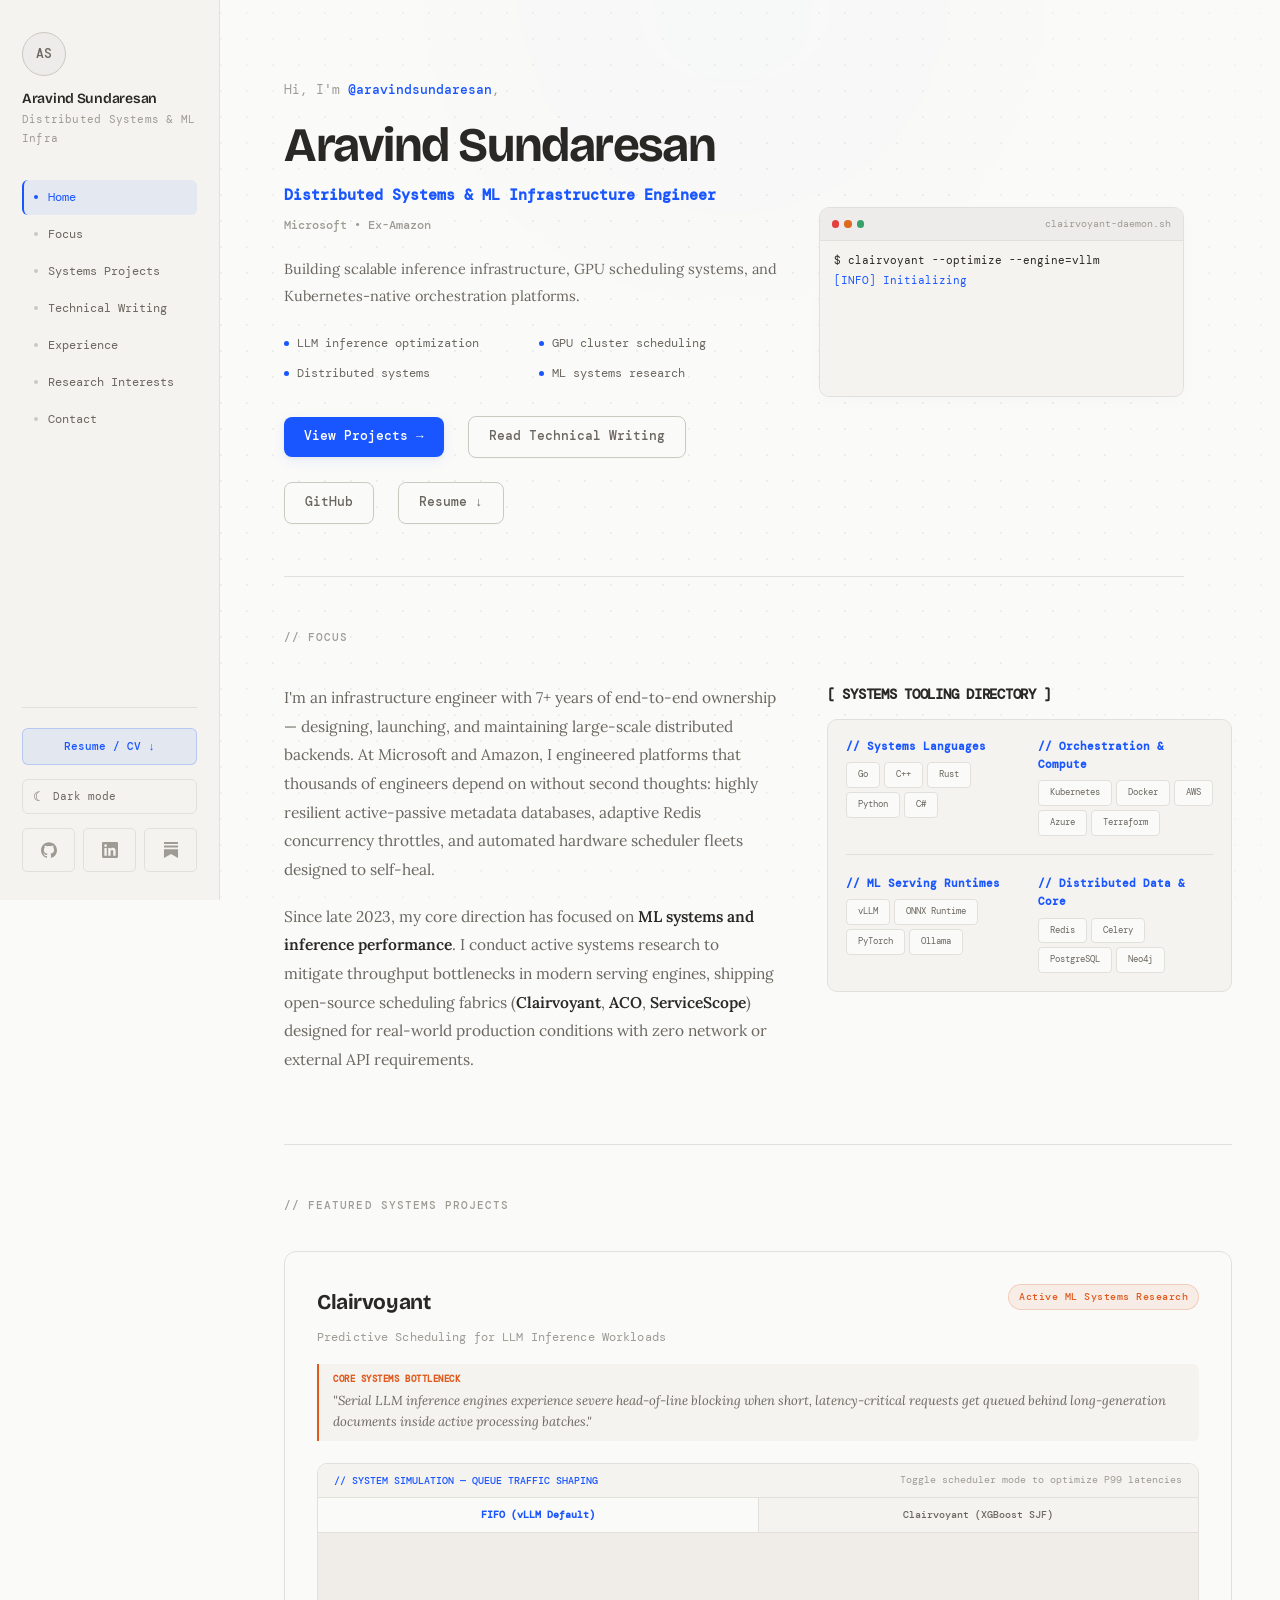
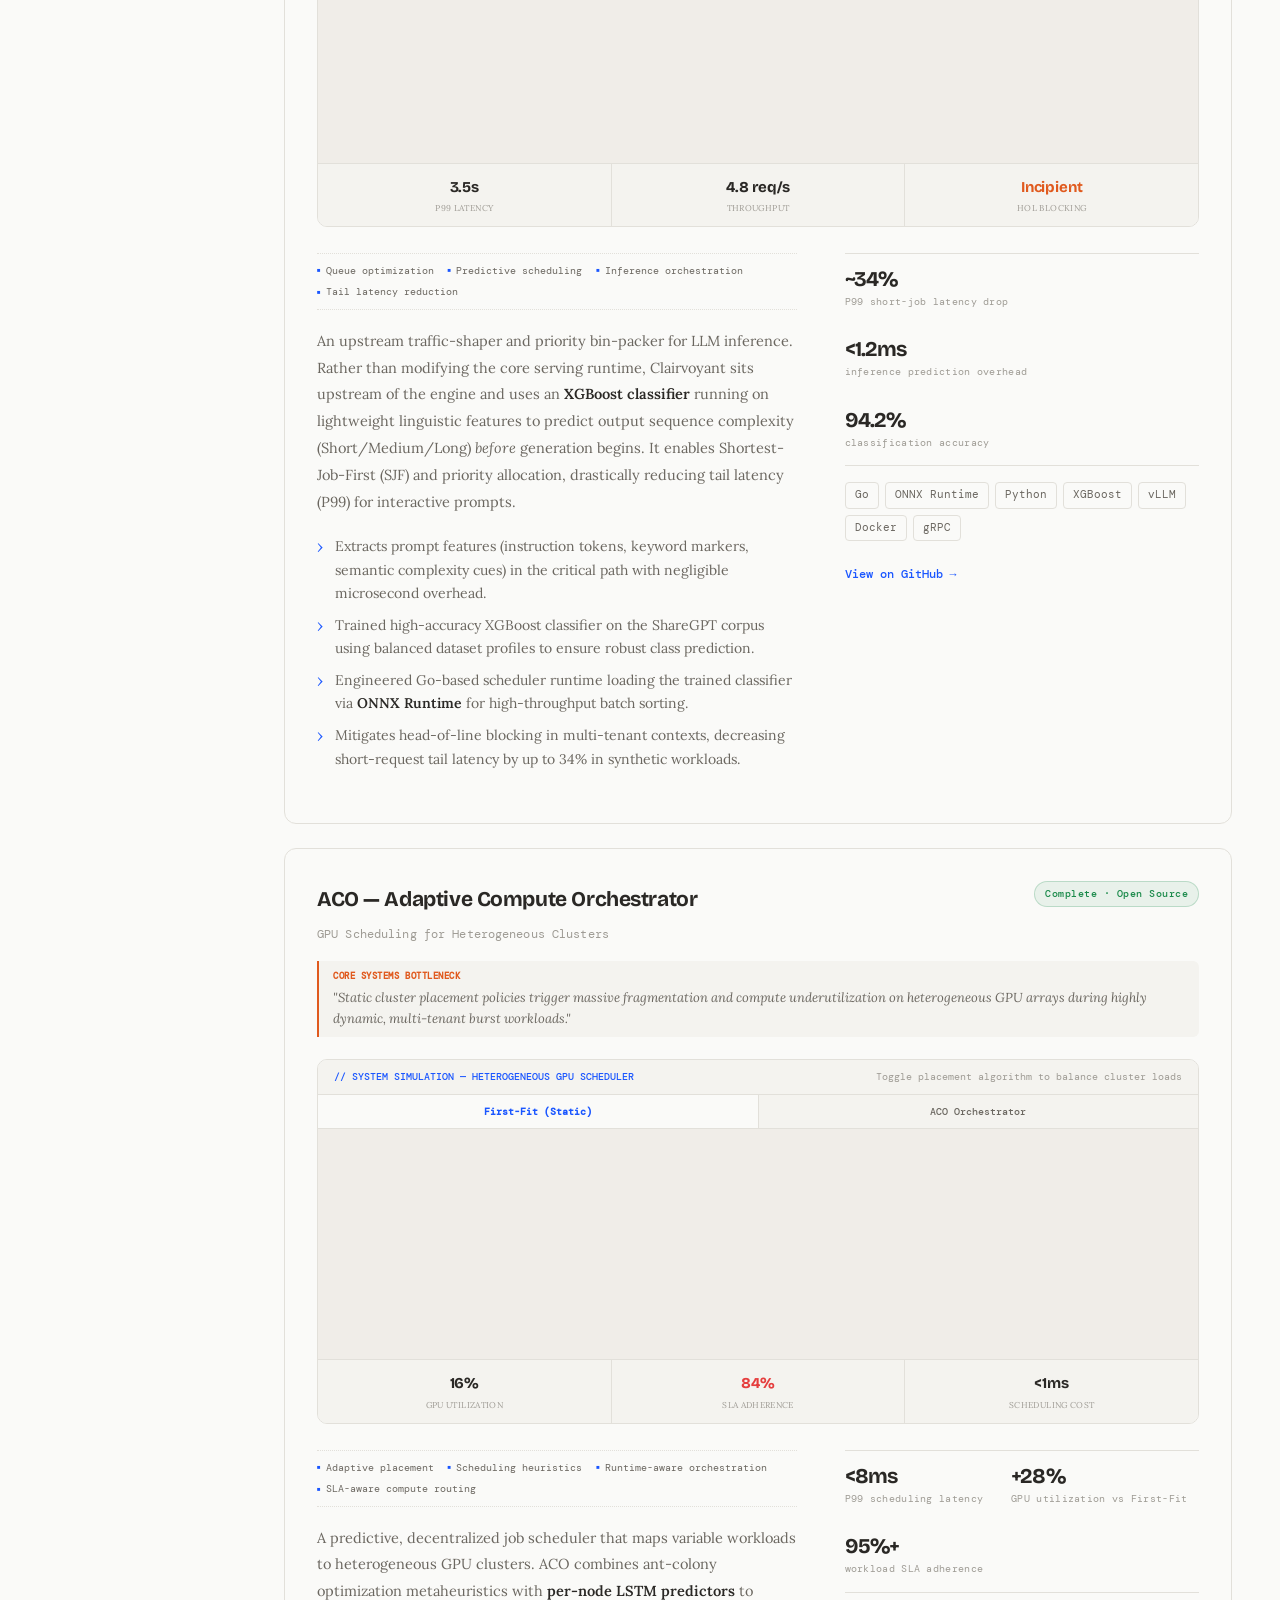
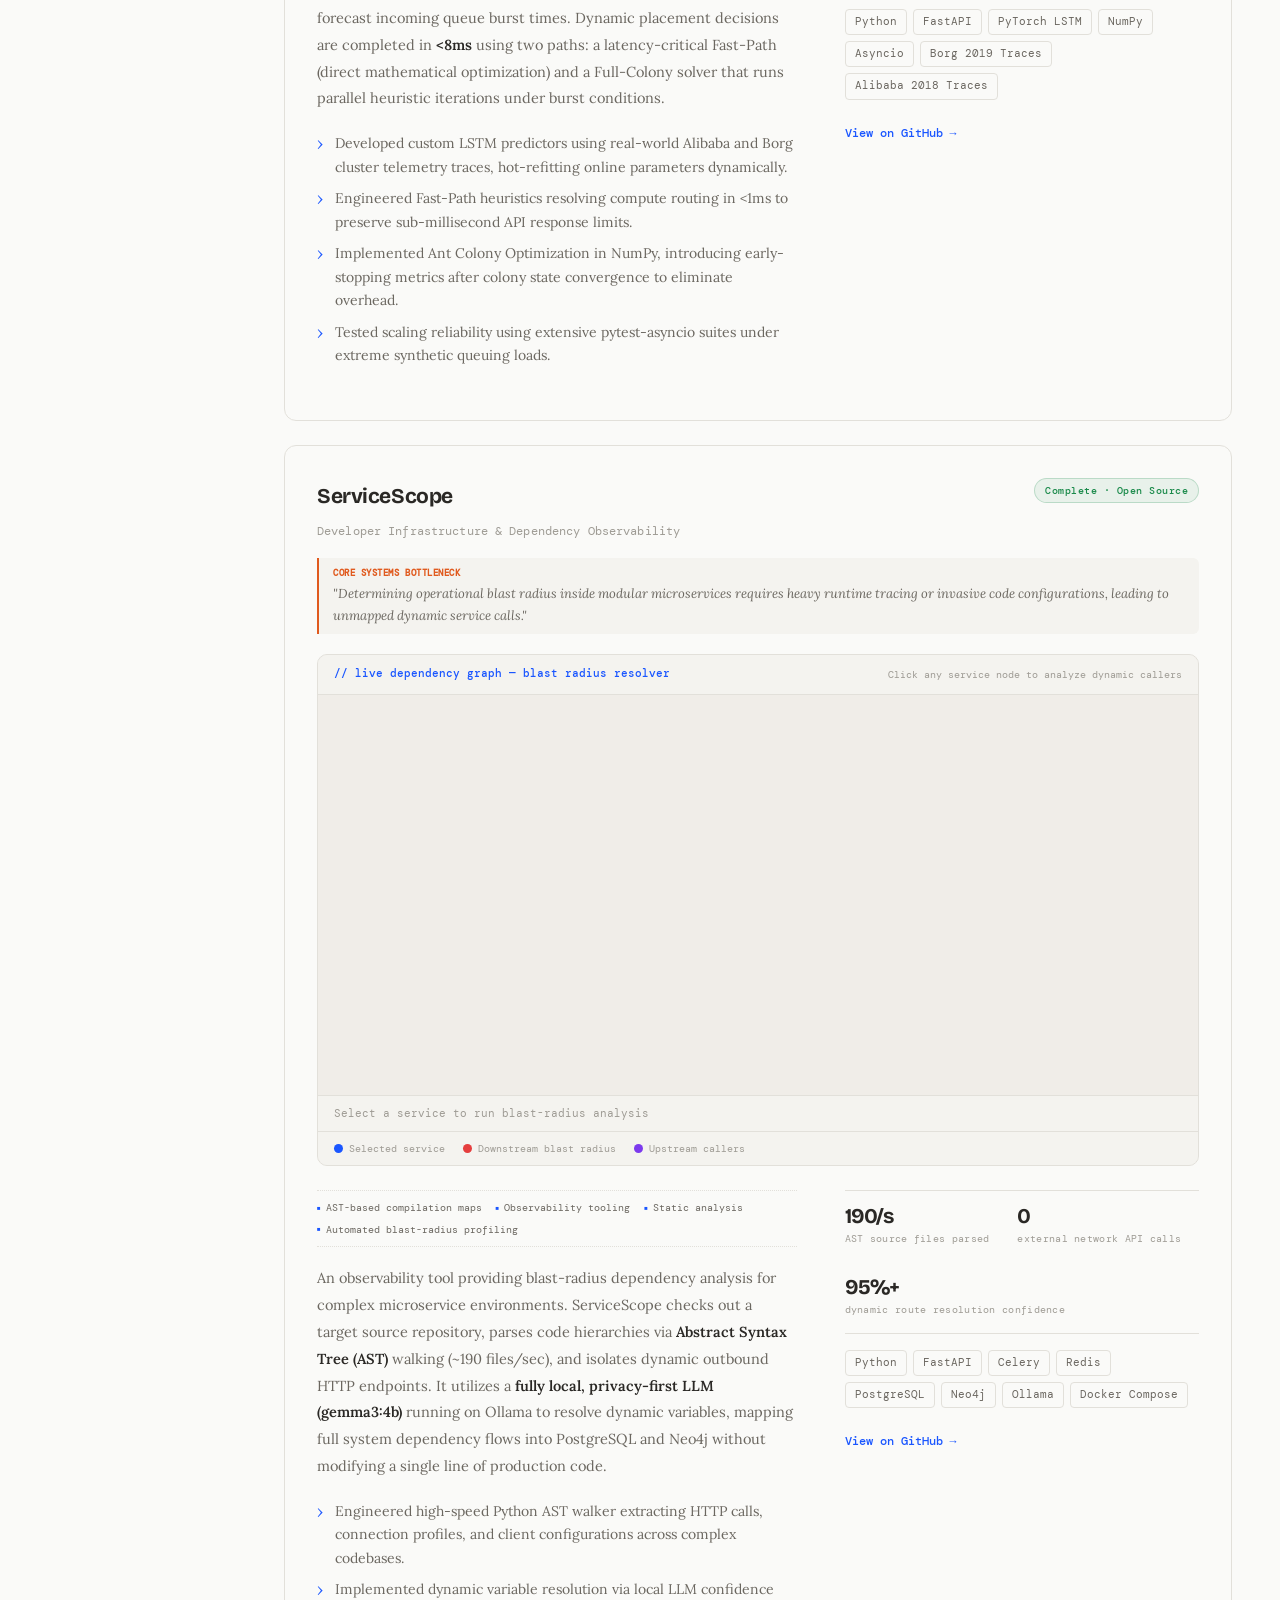
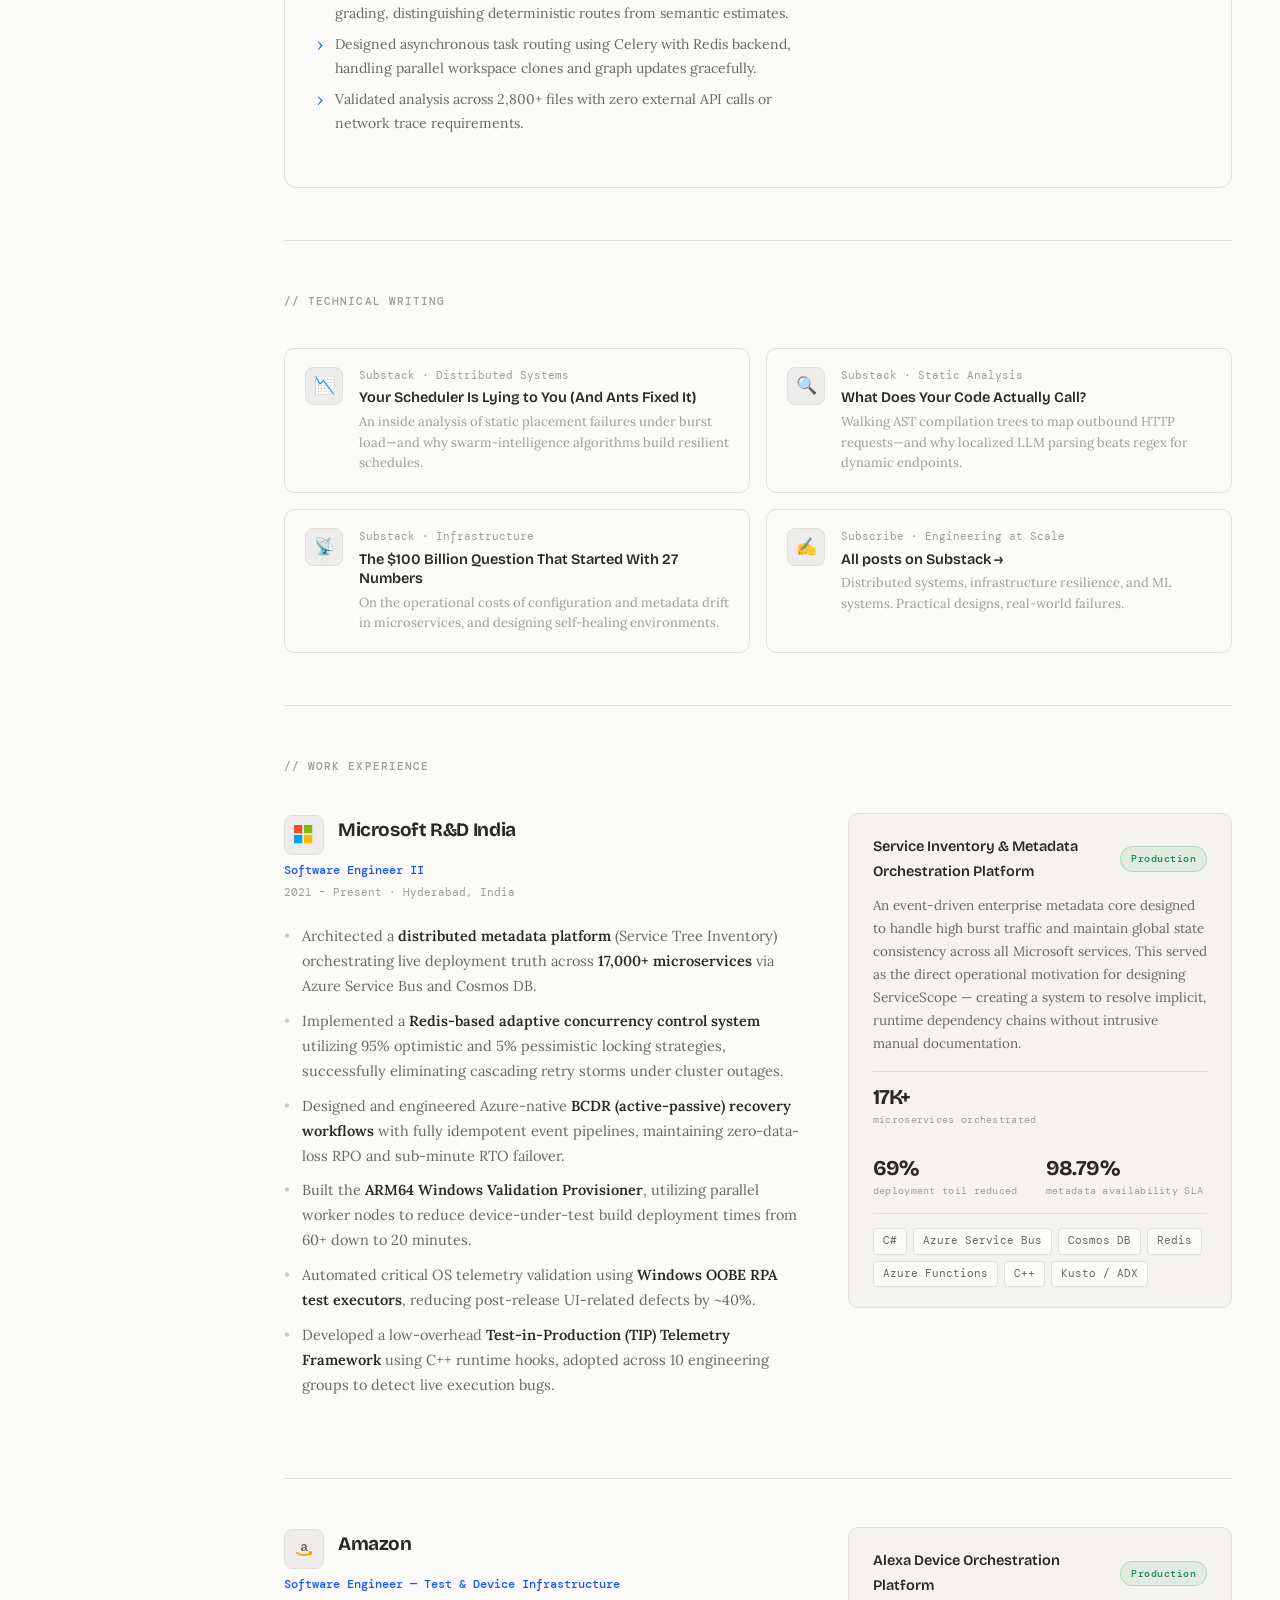
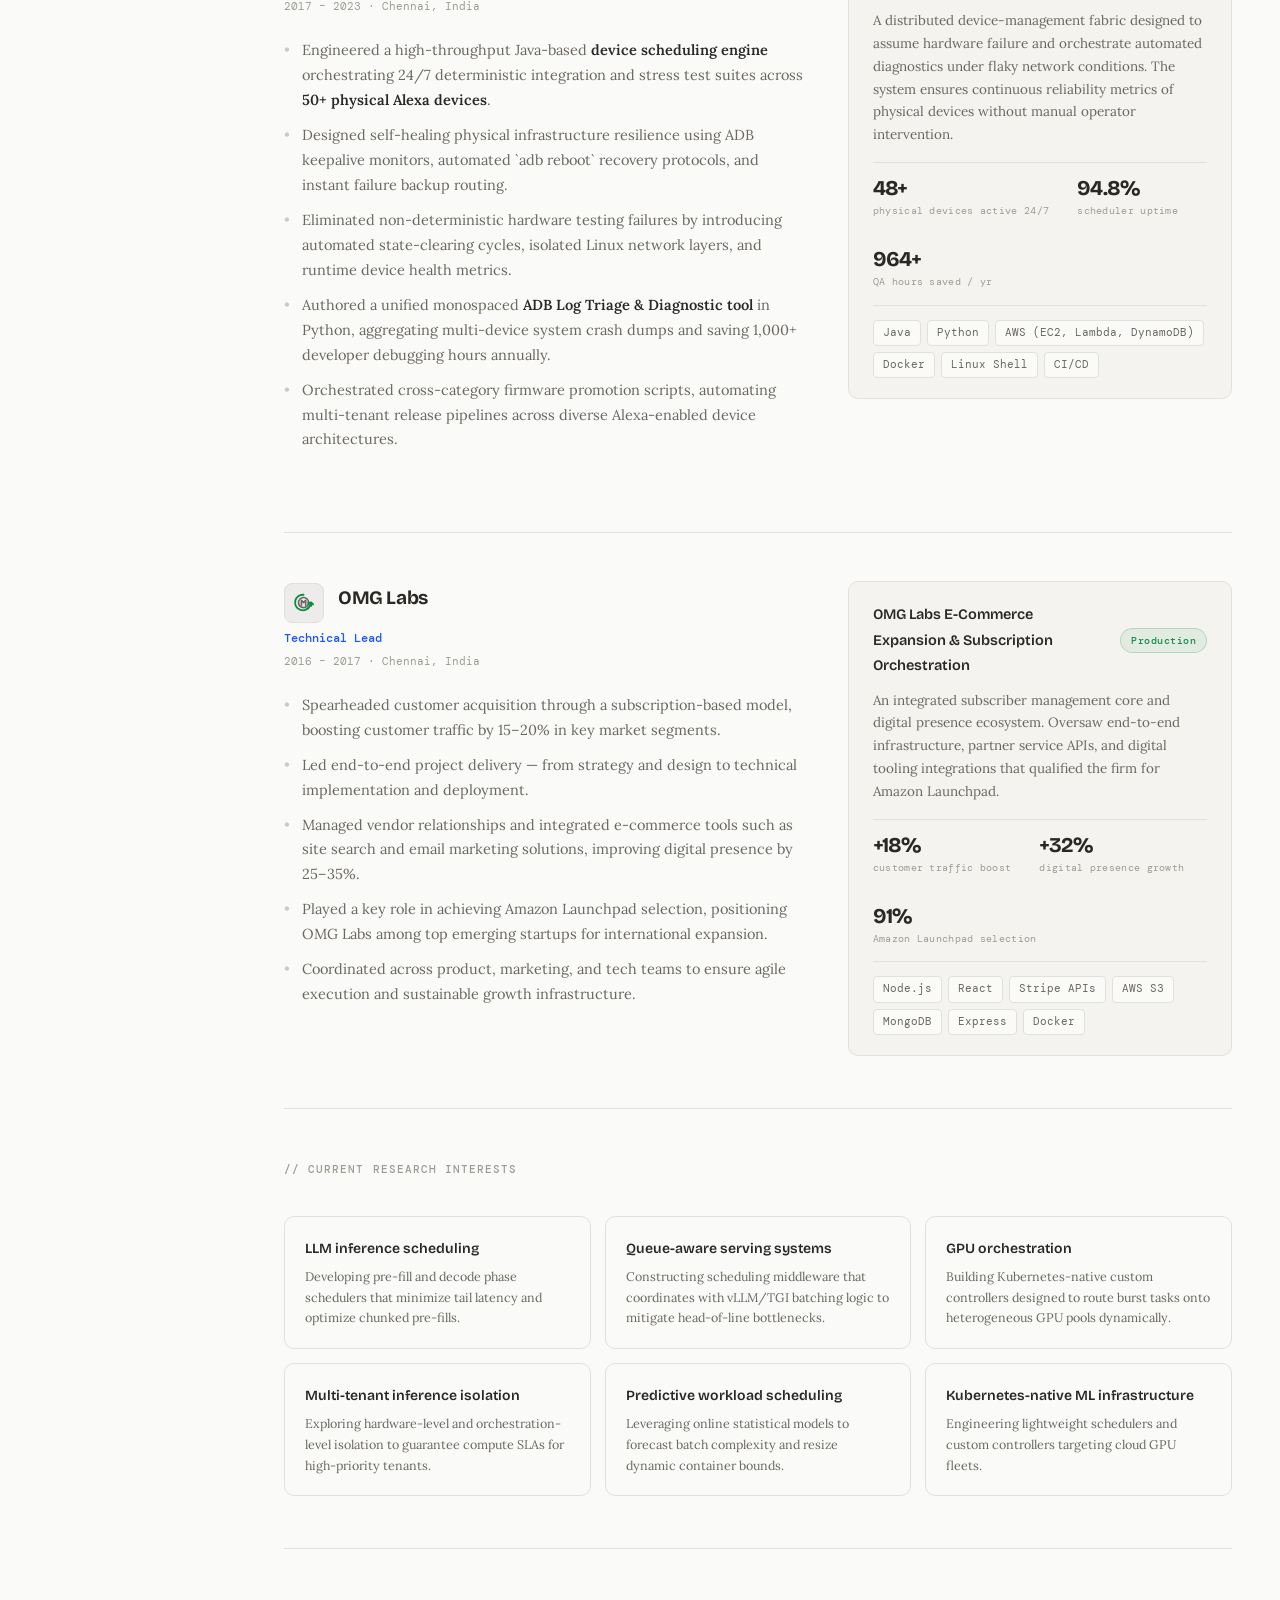
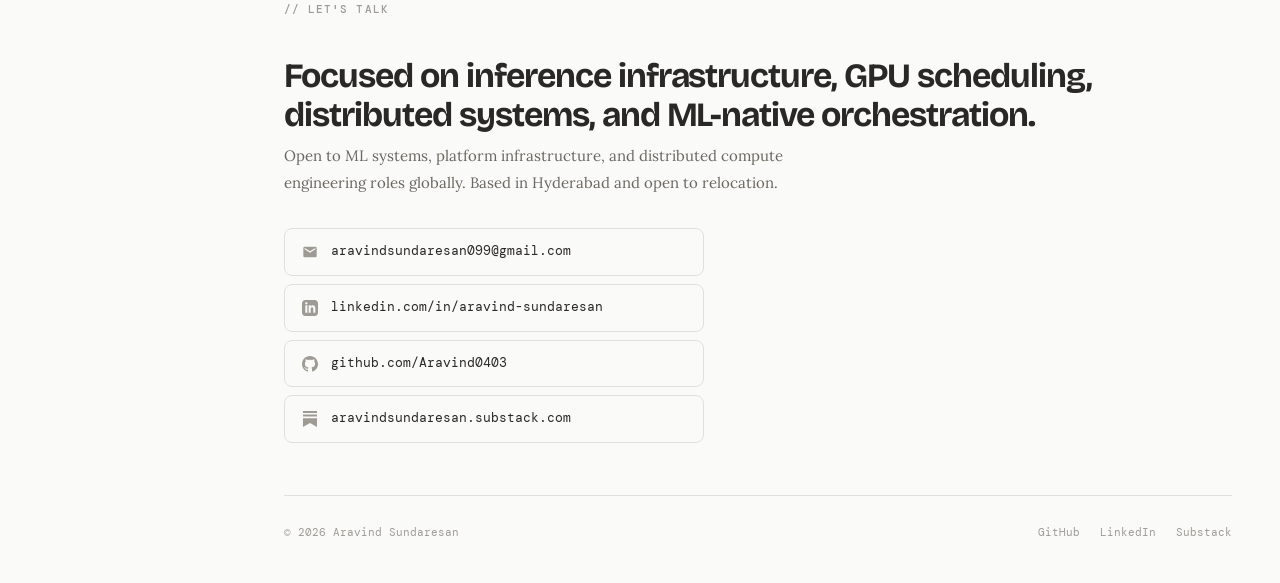
==== commit 6e5b5d07: "Widescreen Optimisations,logos SVGs and Chronology and copy refinements" ====
--- a/index.html
+++ b/index.html
@@ -4,12 +4,12 @@
 <head>
   <meta charset="UTF-8" />
   <meta name="viewport" content="width=device-width, initial-scale=1.0" />
-  <title>Aravind Sundaresan · Infrastructure Engineer</title>
+  <title>Aravind Sundaresan · Distributed Systems & ML Infrastructure Engineer</title>
   <meta name="description"
-    content="Infrastructure & Distributed Systems Engineer. Ex-Microsoft, Ex-Amazon. 7+ years building platforms at scale. ServiceScope, ACO, Clairvoyant Scheduler." />
-  <meta property="og:title" content="Aravind Sundaresan · Infrastructure Engineer" />
+    content="Distributed Systems & ML Infrastructure Engineer. Microsoft, Ex-Amazon. 7+ years building platforms at scale. Clairvoyant Scheduler, ACO, ServiceScope." />
+  <meta property="og:title" content="Aravind Sundaresan · Distributed Systems & ML Infrastructure Engineer" />
   <meta property="og:description"
-    content="Ex-Microsoft, Ex-Amazon. Building AI-native tooling for distributed systems problems." />
+    content="Microsoft, Ex-Amazon. Building scalable LLM inference infrastructure, GPU scheduling systems, and Kubernetes orchestration." />
   <meta property="og:url" content="https://aravindsundaresan.dev" />
   <meta property="og:image" content="og-preview.png" />
   <meta property="og:type" content="website" />
@@ -37,8 +37,8 @@
     "@context": "https://schema.org",
     "@type": "Person",
     "name": "Aravind Sundaresan",
-    "jobTitle": "Infrastructure Engineer",
-    "description": "Infrastructure & Distributed Systems Engineer with 7+ years. Ex-Microsoft R&D India, Ex-Amazon.",
+    "jobTitle": "Distributed Systems & ML Infrastructure Engineer",
+    "description": "Distributed Systems & ML Infrastructure Engineer with 7+ years of experience. Microsoft, Ex-Amazon R&D India.",
     "url": "https://aravindsundaresan.dev",
     "email": "aravindsundaresan099@gmail.com",
     "address": { "@type": "PostalAddress", "addressLocality": "Hyderabad", "addressCountry": "IN" },
@@ -52,10 +52,11 @@
       { "@type": "Organization", "name": "Amazon" }
     ],
     "knowsAbout": [
-      "Distributed Systems", "Platform Infrastructure", "AI-Native Tooling",
-      "Event-Driven Architecture", "Concurrency Control", "Observability",
-      "CI/CD", "Device Orchestration", "LLM Inference Infrastructure",
-      "C#", "Java", "Python", "Go", "Azure", "AWS", "Redis", "Docker"
+      "Distributed Systems", "ML Infrastructure", "GPU Cluster Scheduling",
+      "LLM Inference Optimization", "vLLM serving optimization", "ONNX Runtime",
+      "Concurrency Control", "Redis locking patterns", "Observability platforms",
+      "AST compilation analysis", "Java scheduler", "Python", "Go", "C#", "C++",
+      "Azure Service Bus", "Cosmos DB BCDR", "AWS orchestration", "Docker", "Kubernetes"
     ]
   }
   </script>
@@ -77,16 +78,16 @@
       <div class="sidebar-identity">
         <div class="sidebar-avatar" aria-hidden="true">AS</div>
         <span class="sidebar-name">Aravind Sundaresan</span>
-        <span class="sidebar-title">Infrastructure Engineer</span>
+        <span class="sidebar-title">Distributed Systems & ML Infra</span>
       </div>
 
       <nav class="sidebar-nav" aria-label="Page sections">
         <a href="#hero" class="nav-link is-active" data-section="hero">Home</a>
-        <a href="#about" class="nav-link" data-section="about">About</a>
+        <a href="#about" class="nav-link" data-section="about">Focus</a>
+        <a href="#projects" class="nav-link" data-section="projects">Systems Projects</a>
+        <a href="#writing" class="nav-link" data-section="writing">Technical Writing</a>
         <a href="#experience" class="nav-link" data-section="experience">Experience</a>
-        <a href="#projects" class="nav-link" data-section="projects">Projects</a>
-        <a href="#research" class="nav-link" data-section="research">Research</a>
-        <a href="#writing" class="nav-link" data-section="writing">Writing</a>
+        <a href="#research" class="nav-link" data-section="research">Research Interests</a>
         <a href="#contact" class="nav-link" data-section="contact">Contact</a>
       </nav>
 
@@ -97,10 +98,21 @@
           <span class="theme-label"></span>
         </button>
         <div class="sidebar-socials">
-          <a href="https://github.com/Aravind0403" target="_blank" rel="noopener" aria-label="GitHub">GH</a>
-          <a href="https://linkedin.com/in/aravind-sundaresan" target="_blank" rel="noopener"
-            aria-label="LinkedIn">LI</a>
-          <a href="https://aravindsundaresan.substack.com" target="_blank" rel="noopener" aria-label="Substack">SS</a>
+          <a href="https://github.com/Aravind0403" target="_blank" rel="noopener" aria-label="GitHub">
+            <svg viewBox="0 0 24 24" width="16" height="16" fill="currentColor" xmlns="http://www.w3.org/2000/svg">
+              <path d="M12 .297c-6.63 0-12 5.373-12 12 0 5.303 3.438 9.8 8.205 11.385.6.113.82-.258.82-.577 0-.285-.01-1.04-.015-2.04-3.338.724-4.042-1.61-4.042-1.61C4.422 18.07 3.633 17.7 3.633 17.7c-1.087-.744.084-.729.084-.729 1.205.084 1.838 1.236 1.838 1.236 1.07 1.835 2.809 1.305 3.495.998.108-.776.417-1.305.76-1.605-2.665-.3-5.466-1.332-5.466-5.93 0-1.31.465-2.38 1.235-3.22-.135-.303-.54-1.523.105-3.176 0 0 1.005-.322 3.3 1.23.96-.267 1.98-.399 3-.405 1.02.006 2.04.138 3 .405 2.28-1.552 3.285-1.23 3.285-1.23.645 1.653.24 2.873.12 3.176.765.84 1.23 1.91 1.23 3.22 0 4.61-2.805 5.625-5.475 5.92.42.36.81 1.096.81 2.22 0 1.606-.015 2.896-.015 3.286 0 .315.21.69.825.57C20.565 22.092 24 17.592 24 12.297c0-6.627-5.373-12-12-12"/>
+            </svg>
+          </a>
+          <a href="https://linkedin.com/in/aravind-sundaresan" target="_blank" rel="noopener" aria-label="LinkedIn">
+            <svg viewBox="0 0 24 24" width="16" height="16" fill="currentColor" xmlns="http://www.w3.org/2000/svg">
+              <path d="M20.447 20.452h-3.554v-5.569c0-1.328-.027-3.037-1.852-3.037-1.853 0-2.136 1.445-2.136 2.939v5.667H9.351V9h3.414v1.561h.046c.477-.9 1.637-1.85 3.37-1.85 3.601 0 4.267 2.37 4.267 5.455v6.286zM5.337 7.433c-1.144 0-2.063-.926-2.063-2.065 0-1.138.92-2.063 2.063-2.063 1.14 0 2.064.925 2.064 2.063 0 1.139-.925 2.065-2.064 2.065zm1.782 13.019H3.555V9h3.564v11.452zM22.225 0H1.771C.792 0 0 .774 0 1.729v20.542C0 23.227.792 24 1.771 24h20.451C23.2 24 24 23.227 24 22.271V1.729C24 .774 23.2 0 22.222 0h.003z"/>
+            </svg>
+          </a>
+          <a href="https://aravindsundaresan.substack.com" target="_blank" rel="noopener" aria-label="Substack">
+            <svg viewBox="0 0 24 24" width="16" height="16" fill="currentColor" xmlns="http://www.w3.org/2000/svg">
+              <path d="M22.539 8.242H1.46V5.406h21.08v2.836zM1.46 10.812V24L12 18.11 22.54 24V10.812H1.46zM22.54 0H1.46v2.836h21.08V0z"/>
+            </svg>
+          </a>
         </div>
       </div>
 
@@ -126,108 +138,169 @@
           <div class="hero-glow"></div>
         </div>
 
-        <p class="hero-intro">
-          Hi, I'm <a href="https://linkedin.com/in/aravindsundaresan" target="_blank"
-            rel="noopener">@aravindsundaresan</a>,
-        </p>
-
-        <h1 id="hero-heading">
-          Infrastructure Engineer who builds systems that <span class="hero-highlight">survive scale and failure.</span>
-        </h1>
-
-        <div class="hero-roles" aria-label="Specialisations">
-          <span class="role-pill active">Distributed Systems</span>
-          <span class="role-pill">Platform Infrastructure</span>
-          <span class="role-pill">AI-Native Tooling</span>
-          <span class="role-pill">AI Research</span>
-        </div>
-
-        <p class="hero-body" id="hero-body-text" aria-live="polite">
-          At Microsoft I ran a distributed validation platform across <strong>17,000+ microservices</strong> — reducing
-          manual audit toil by 70%. At Amazon I built the device infrastructure running Alexa 24/7 across 50+ physical
-          devices.
-          <br><br>
-          <em>This still feels like day one. Harder problems. Larger scale. End-to-end.</em>
-        </p>
-
-        <nav class="hero-ctas" aria-label="Quick links">
-          <a href="#experience">My path →</a>
-          <a href="#projects">What I build →</a>
-          <a href="#writing">My writing →</a>
-          <a href="#contact" class="cta-primary">Let's talk →</a>
-          <a href="resume.pdf" download class="cta-secondary">Resume ↓</a>
-        </nav>
-
-      </section>
-
-      <!-- ABOUT ────────────────────────────────────────── -->
+        <div class="hero-grid">
+          <div class="hero-left">
+            <p class="hero-intro">
+              Hi, I'm <a href="https://linkedin.com/in/aravind-sundaresan" target="_blank"
+                rel="noopener">@aravindsundaresan</a>,
+            </p>
+
+            <h1 id="hero-heading">
+              Aravind Sundaresan
+            </h1>
+            <p class="hero-intro" style="font-size: 15px; font-weight: 600; color: var(--accent); margin-top: -10px; margin-bottom: 8px;">
+              Distributed Systems & ML Infrastructure Engineer
+            </p>
+            <p class="hero-intro" style="font-size: 11.5px; font-weight: 500; color: var(--text-muted); margin-bottom: 20px;">
+              Microsoft &bull; Ex-Amazon
+            </p>
+
+            <p class="hero-body" style="font-size: 14.5px; margin-bottom: 24px;">
+              Building scalable inference infrastructure, GPU scheduling systems, and Kubernetes-native orchestration platforms.
+            </p>
+
+            <div class="hero-focus-list" aria-label="Core focus areas">
+              <div class="hero-focus-item">
+                <span class="hero-focus-dot"></span>
+                LLM inference optimization
+              </div>
+              <div class="hero-focus-item">
+                <span class="hero-focus-dot"></span>
+                GPU cluster scheduling
+              </div>
+              <div class="hero-focus-item">
+                <span class="hero-focus-dot"></span>
+                Distributed systems
+              </div>
+              <div class="hero-focus-item">
+                <span class="hero-focus-dot"></span>
+                ML systems research
+              </div>
+            </div>
+
+            <nav class="hero-ctas" aria-label="Quick links" style="margin-top: 28px;">
+              <a href="#projects" class="cta-primary">View Projects →</a>
+              <a href="#writing" class="cta-secondary">Read Technical Writing</a>
+              <a href="https://github.com/Aravind0403" target="_blank" rel="noopener" class="cta-secondary">GitHub</a>
+              <a href="resume.pdf" download class="cta-secondary">Resume ↓</a>
+            </nav>
+          </div>
+
+          <div class="hero-right">
+            <!-- Simulated micro-terminal widget -->
+            <div class="hero-terminal" aria-hidden="true">
+              <div class="term-header">
+                <div class="term-dots">
+                  <span class="term-dot red"></span>
+                  <span class="term-dot yellow"></span>
+                  <span class="term-dot green"></span>
+                </div>
+                <span class="term-title">clairvoyant-daemon.sh</span>
+              </div>
+              <div class="term-body" id="term-body">
+                <!-- Lines will be dynamically generated by Javascript -->
+              </div>
+            </div>
+          </div>
+        </div>
+
+      </section>
+
+      <!-- FOCUS (ABOUT) ────────────────────────────────── -->
       <section id="about" class="reveal" aria-labelledby="about-heading">
-        <p class="section-label">// About</p>
-
-        <p class="about-body">
-          I'm an infrastructure engineer with 7+ years of end-to-end ownership — design through reliability. At
-          Microsoft and Amazon I built platforms that thousands of engineers depend on without thinking about it.
-          Self-healing systems. Deterministic automation. Infrastructure that disappears into the background.
-        </p>
-
-        <p class="about-body">
-          Since late 2023 I've been conducting independent AI infrastructure research — shipping three open-source systems
-          (<strong>Clairvoyant</strong>, <strong>ACO</strong>, <strong>ServiceScope</strong>) and preparing an arXiv
-          preprint targeting MLSys 2027. Both are fully local, privacy-first, and built for production reality — not demo
-          conditions.
-        </p>
-
-        <p class="about-body">
-          I'm looking for <strong>Senior Infrastructure or ML Systems roles</strong> where I can own hard problems
-          end-to-end. Based in Hyderabad — open to Bengaluru, Chennai, and international relocation (London, Singapore,
-          Amsterdam).
-        </p>
-
-        <div class="skills-row reveal-stagger" aria-label="Core skills">
-          <span class="skill-chip">Distributed Systems</span>
-          <span class="skill-chip">Event-Driven Architecture</span>
-          <span class="skill-chip">Concurrency Control</span>
-          <span class="skill-chip">Traffic Shaping</span>
-          <span class="skill-chip">Observability</span>
-          <span class="skill-chip">CI/CD Platforms</span>
-          <span class="skill-chip">Kubernetes</span>
-          <span class="skill-chip">Docker</span>
-          <span class="skill-chip">Terraform</span>
-          <span class="skill-chip">Device Orchestration</span>
-          <span class="skill-chip">Platform Reliability</span>
-          <span class="skill-chip">LLM Inference Infrastructure</span>
-        </div>
+        <p class="section-label">// Focus</p>
+
+        <div class="focus-split">
+          <div class="focus-left">
+            <p class="about-body">
+              I'm an infrastructure engineer with 7+ years of end-to-end ownership — designing, launching, and maintaining large-scale distributed backends. At Microsoft and Amazon, I engineered platforms that thousands of engineers depend on without second thoughts: highly resilient active-passive metadata databases, adaptive Redis concurrency throttles, and automated hardware scheduler fleets designed to self-heal.
+            </p>
+
+            <p class="about-body">
+              Since late 2023, my core direction has focused on <strong>ML systems and inference performance</strong>. I conduct active systems research to mitigate throughput bottlenecks in modern serving engines, shipping open-source scheduling fabrics (<strong>Clairvoyant</strong>, <strong>ACO</strong>, <strong>ServiceScope</strong>) designed for real-world production conditions with zero network or external API requirements.
+            </p>
+          </div>
+
+          <div class="focus-right">
+            <h3 style="font-size: 13.5px; font-family: var(--mono); color: var(--text); margin-top: 0; margin-bottom: 12px; font-weight: 600;">
+              [ SYSTEMS TOOLING DIRECTORY ]
+            </h3>
+            
+            <div style="display: grid; grid-template-columns: 1fr 1fr; gap: 16px; border: 1px solid var(--border); padding: 18px; border-radius: 10px; background: var(--bg-2);">
+              <div>
+                <h4 style="font-size: 10.5px; font-family: var(--mono); color: var(--accent); margin-bottom: 6px; font-weight: 600;">// Systems Languages</h4>
+                <div style="display: flex; flex-wrap: wrap; gap: 4px;">
+                  <span class="skill-chip" style="font-size: 9px; background: var(--bg);">Go</span>
+                  <span class="skill-chip" style="font-size: 9px; background: var(--bg);">C++</span>
+                  <span class="skill-chip" style="font-size: 9px; background: var(--bg);">Rust</span>
+                  <span class="skill-chip" style="font-size: 9px; background: var(--bg);">Python</span>
+                  <span class="skill-chip" style="font-size: 9px; background: var(--bg);">C#</span>
+                </div>
+              </div>
+              <div>
+                <h4 style="font-size: 10.5px; font-family: var(--mono); color: var(--accent); margin-bottom: 6px; font-weight: 600;">// Orchestration & Compute</h4>
+                <div style="display: flex; flex-wrap: wrap; gap: 4px;">
+                  <span class="skill-chip" style="font-size: 9px; background: var(--bg);">Kubernetes</span>
+                  <span class="skill-chip" style="font-size: 9px; background: var(--bg);">Docker</span>
+                  <span class="skill-chip" style="font-size: 9px; background: var(--bg);">AWS</span>
+                  <span class="skill-chip" style="font-size: 9px; background: var(--bg);">Azure</span>
+                  <span class="skill-chip" style="font-size: 9px; background: var(--bg);">Terraform</span>
+                </div>
+              </div>
+              <div style="grid-column: 1 / -1; border-top: 1px solid var(--border); padding-top: 10px; margin-top: 2px;"></div>
+              <div style="margin-top: -6px;">
+                <h4 style="font-size: 10.5px; font-family: var(--mono); color: var(--accent); margin-bottom: 6px; font-weight: 600;">// ML Serving Runtimes</h4>
+                <div style="display: flex; flex-wrap: wrap; gap: 4px;">
+                  <span class="skill-chip" style="font-size: 9px; background: var(--bg);">vLLM</span>
+                  <span class="skill-chip" style="font-size: 9px; background: var(--bg);">ONNX Runtime</span>
+                  <span class="skill-chip" style="font-size: 9px; background: var(--bg);">PyTorch</span>
+                  <span class="skill-chip" style="font-size: 9px; background: var(--bg);">Ollama</span>
+                </div>
+              </div>
+              <div style="margin-top: -6px;">
+                <h4 style="font-size: 10.5px; font-family: var(--mono); color: var(--accent); margin-bottom: 6px; font-weight: 600;">// Distributed Data & Core</h4>
+                <div style="display: flex; flex-wrap: wrap; gap: 4px;">
+                  <span class="skill-chip" style="font-size: 9px; background: var(--bg);">Redis</span>
+                  <span class="skill-chip" style="font-size: 9px; background: var(--bg);">Celery</span>
+                  <span class="skill-chip" style="font-size: 9px; background: var(--bg);">PostgreSQL</span>
+                  <span class="skill-chip" style="font-size: 9px; background: var(--bg);">Neo4j</span>
+                </div>
+              </div>
+            </div>
+          </div>
+        </div>
+
+      </section>
+
+      <!-- FEATURED SYSTEMS PROJECTS ───────────────────── -->
+      <section id="projects" aria-labelledby="projects-heading">
+        <p class="section-label" id="projects-heading">// Featured Systems Projects</p>
+
+        <div id="projects-container"></div>
+
+      </section>
+
+      <!-- TECHNICAL WRITING ───────────────────────────── -->
+      <section id="writing" class="reveal" aria-labelledby="writing-heading">
+        <p class="section-label" id="writing-heading">// Technical Writing</p>
+
+        <div id="writing-container" class="writing-entries"></div>
+
       </section>
 
       <!-- EXPERIENCE ───────────────────────────────────── -->
       <section id="experience" class="reveal" aria-labelledby="experience-heading">
-        <p class="section-label">// Work Experience</p>
+        <p class="section-label" id="experience-heading">// Work Experience</p>
 
         <div id="experience-container"></div>
 
       </section>
 
-      <!-- PROJECTS ──────────────────────────────────────── -->
-      <section id="projects" aria-labelledby="projects-heading">
-        <p class="section-label">// Projects</p>
-
-        <div id="projects-container"></div>
-
-      </section>
-
-      <!-- RESEARCH ──────────────────────────────────────── -->
-      <section id="research" aria-labelledby="research-heading">
-        <p class="section-label">// Active Research</p>
-
-        <div id="research-container"></div>
-
-      </section>
-
-      <!-- WRITING ───────────────────────────────────────── -->
-      <section id="writing" class="reveal" aria-labelledby="writing-heading">
-        <p class="section-label" id="writing-heading">// Writing</p>
-
-        <div id="writing-container" class="writing-entries"></div>
+      <!-- RESEARCH INTERESTS ────────────────────────────── -->
+      <section id="research" class="reveal" aria-labelledby="research-heading">
+        <p class="section-label" id="research-heading">// Current Research Interests</p>
+
+        <div id="research-interests-container" class="research-grid"></div>
 
       </section>
 
@@ -235,29 +308,35 @@
       <section id="contact" class="reveal" aria-labelledby="contact-heading">
         <p class="section-label">// Let's talk</p>
 
-        <h2 id="contact-heading">Looking for Senior Infra roles where I can own hard problems end-to-end.</h2>
+        <h2 id="contact-heading">Focused on inference infrastructure, GPU scheduling, distributed systems, and ML-native orchestration.</h2>
 
         <p class="contact-body">
-          Open to distributed systems, platform infrastructure, and AI-native tooling roles. Based in Hyderabad — open
-          to Bengaluru, Chennai, and international relocation (London, Singapore, Amsterdam). I write code, design
-          systems, and care deeply about reliability.
+          Open to ML systems, platform infrastructure, and distributed compute engineering roles globally. Based in Hyderabad and open to relocation.
         </p>
 
         <div class="contact-links">
           <a href="mailto:aravindsundaresan099@gmail.com" class="c-link">
-            <span class="c-icon" aria-hidden="true">✉</span>
+            <svg class="c-icon" viewBox="0 0 24 24" width="16" height="16" fill="currentColor" xmlns="http://www.w3.org/2000/svg">
+              <path d="M20 4H4c-1.1 0-1.99.9-1.99 2L2 18c0 1.1.9 2 2 2h16c1.1 0 2-.9 2-2V6c0-1.1-.9-2-2-2zm0 4l-8 5-8-5V6l8 5 8-5v2z"/>
+            </svg>
             aravindsundaresan099@gmail.com
           </a>
           <a href="https://linkedin.com/in/aravind-sundaresan" target="_blank" rel="noopener" class="c-link">
-            <span class="c-icon" aria-hidden="true">in</span>
+            <svg class="c-icon" viewBox="0 0 24 24" width="16" height="16" fill="currentColor" xmlns="http://www.w3.org/2000/svg">
+              <path d="M19 0h-14c-2.761 0-5 2.239-5 5v14c0 2.761 2.239 5 5 5h14c2.762 0 5-2.239 5-5v-14c0-2.761-2.238-5-5-5zm-11 19h-3v-11h3v11zm-1.5-12.268c-.966 0-1.75-.779-1.75-1.75s.784-1.75 1.75-1.75 1.75.779 1.75 1.75-.784 1.75-1.75 1.75zm13.5 12.268h-3v-5.604c0-3.368-4-3.113-4 0v5.604h-3v-11h3v1.765c1.396-2.586 7-2.777 7 2.476v6.759z"/>
+            </svg>
             linkedin.com/in/aravind-sundaresan
           </a>
           <a href="https://github.com/Aravind0403" target="_blank" rel="noopener" class="c-link">
-            <span class="c-icon" aria-hidden="true">&lt;/&gt;</span>
+            <svg class="c-icon" viewBox="0 0 24 24" width="16" height="16" fill="currentColor" xmlns="http://www.w3.org/2000/svg">
+              <path d="M12 0c-6.626 0-12 5.373-12 12 0 5.302 3.438 9.8 8.207 11.387.599.111.793-.261.793-.577v-2.234c-3.338.726-4.033-1.416-4.033-1.416-.546-1.387-1.333-1.756-1.333-1.756-1.089-.745.083-.729.083-.729 1.205.084 1.839 1.237 1.839 1.237 1.07 1.834 2.807 1.304 3.492.997.107-.775.418-1.305.762-1.604-2.665-.305-5.467-1.334-5.467-5.931 0-1.311.469-2.381 1.236-3.221-.124-.303-.535-1.524.117-3.176 0 0 1.008-.322 3.301 1.23.957-.266 1.983-.399 3.003-.404 1.02.005 2.047.138 3.006.404 2.291-1.552 3.297-1.23 3.297-1.23.653 1.653.242 2.874.118 3.176.77.84 1.235 1.911 1.235 3.221 0 4.609-2.807 5.624-5.479 5.921.43.372.823 1.102.823 2.222v3.293c0 .319.192.694.801.576 4.765-1.589 8.199-6.086 8.199-11.386 0-6.627-5.373-12-12-12z"/>
+            </svg>
             github.com/Aravind0403
           </a>
           <a href="https://aravindsundaresan.substack.com" target="_blank" rel="noopener" class="c-link">
-            <span class="c-icon" aria-hidden="true">✍</span>
+            <svg class="c-icon" viewBox="0 0 24 24" width="16" height="16" fill="currentColor" xmlns="http://www.w3.org/2000/svg">
+              <path d="M22.539 8.242H1.46V5.406h21.08v2.836zM1.46 10.812V24L12 18.11 22.54 24V10.812H1.46zM22.54 0H1.46v2.836h21.08V0z"/>
+            </svg>
             aravindsundaresan.substack.com
           </a>
         </div>
@@ -266,7 +345,7 @@
 
       <!-- FOOTER ────────────────────────────────────────── -->
       <footer>
-        <span class="footer-copy">© 2025 Aravind Sundaresan</span>
+        <span class="footer-copy">© 2026 Aravind Sundaresan</span>
         <nav class="footer-links" aria-label="Footer links">
           <a href="https://github.com/Aravind0403" target="_blank" rel="noopener">GitHub</a>
           <a href="https://linkedin.com/in/aravind-sundaresan" target="_blank" rel="noopener">LinkedIn</a>
@@ -281,15 +360,17 @@
   <script src="data.js" defer></script>
   <script src="main.js" defer></script>
   <script src="graph.js" defer></script>
+  <script src="simulations.js" defer></script>
 
   <!-- ATS / no-JS fallback: invisible when JS runs, indexed by crawlers that don't execute JS -->
   <noscript>
     <div style="padding:48px 32px;font-family:Georgia,serif;max-width:760px;margin:auto;line-height:1.75">
       <h1>Aravind Sundaresan — Infrastructure Engineer</h1>
-      <p>7+ years building distributed systems and platform infrastructure. Ex-Microsoft R&D India (Software Engineer II, Aug 2021–Nov 2023). Ex-Amazon (Software Engineer — Test &amp; Device Infrastructure, Sep 2017–Aug 2021). Based in Hyderabad, open to relocation.</p>
+      <p>7+ years building distributed systems and platform infrastructure. Microsoft R&D India (Software Engineer II, 2021–Present). Ex-Amazon (Software Engineer — Test &amp; Device Infrastructure, 2017–2023). OMG Labs (Technical Lead, 2016–2017). Based in Hyderabad, open to relocation.</p>
       <h2>Work Experience</h2>
-      <p><strong>Microsoft R&amp;D India — Software Engineer II (Aug 2021–Nov 2023):</strong> Distributed metadata platform across 17,000+ microservices. Redis adaptive concurrency control. Azure BCDR active-passive. ARM64 Windows Validation Pipeline. RPA automation reducing UI defects ~40%.</p>
-      <p><strong>Amazon — Software Engineer, Test &amp; Device Infrastructure (Sep 2017–Aug 2021):</strong> Java scheduler for 50+ Alexa physical devices 24/7. ADB log diagnostic tooling adopted by 7+ teams. 98%+ platform uptime. 1,000+ QA hours saved per year.</p>
+      <p><strong>Microsoft R&amp;D India — Software Engineer II (2021–Present):</strong> Distributed metadata platform across 17,000+ microservices. Redis adaptive concurrency control. Azure BCDR active-passive. ARM64 Windows Validation Pipeline. RPA automation reducing UI defects ~40%.</p>
+      <p><strong>Amazon — Software Engineer, Test &amp; Device Infrastructure (2017–2023):</strong> Java scheduler for 50+ Alexa physical devices 24/7. ADB log diagnostic tooling adopted by 7+ teams. 98%+ platform uptime. 1,000+ QA hours saved per year.</p>
+      <p><strong>OMG Labs — Technical Lead (2016–2017):</strong> Subscription-based customer acquisition models. Managed e-commerce tools and end-to-end strategy. Amazon Launchpad startup selection.</p>
       <h2>Open-Source Projects</h2>
       <p><strong>ServiceScope:</strong> AI-native blast-radius analysis for Python microservices using AST walking and local LLM inference. Python, FastAPI, Celery, PostgreSQL, Neo4j, Ollama, Redis, Docker.</p>
       <p><strong>ACO — Adaptive Compute Orchestrator:</strong> Predictive job scheduler with LSTM per-node predictors and ant-colony optimisation. Python, FastAPI, PyTorch, Asyncio. 202 tests passing.</p>
--- a/style.css
+++ b/style.css
@@ -1073,6 +1073,46 @@
 .p-link:hover { opacity: 0.7; }
 .p-link.muted { color: var(--text-muted); }
 
+/* ─── PROJECT DETAILS GRID ───────────────────────────────── */
+.project-details-grid {
+  display: grid;
+  grid-template-columns: 1fr;
+  gap: 24px;
+  margin-top: 24px;
+}
+
+@media (min-width: 768px) {
+  .project-details-grid {
+    grid-template-columns: 1.15fr 0.85fr;
+    gap: 40px;
+  }
+}
+
+.project-details-left,
+.project-details-right {
+  display: flex;
+  flex-direction: column;
+}
+
+.project-details-right {
+  gap: 16px;
+}
+
+.project-details-right .metrics-row {
+  margin-bottom: 0;
+  margin-top: 0;
+}
+
+.project-details-right .stack-row {
+  margin-bottom: 0;
+}
+
+.project-details-right .project-links {
+  border-top: none;
+  padding-top: 0;
+  margin-top: 8px;
+}
+
 /* ─── GRAPH DEMO ─────────────────────────────────────────── */
 .graph-demo {
   margin: 20px 0;
@@ -1376,3 +1416,408 @@
 @media (min-width: 1280px) {
   .content { padding-left: 64px; }
 }
+
+/* ============================================================
+   SYSTEMS PORTFOLIO EXTENSIONS (HERO, SIMULATIONS, RESEARCH)
+   ============================================================ */
+
+/* ─── WIDER HERO LAYOUT ──────────────────────────────────── */
+#hero {
+  max-width: 900px;
+}
+
+.hero-grid {
+  display: grid;
+  grid-template-columns: 1fr;
+  gap: 40px;
+  align-items: start;
+}
+
+@media (min-width: 900px) {
+  .hero-grid {
+    grid-template-columns: 1.15fr 0.85fr;
+    align-items: center;
+  }
+}
+
+.hero-focus-list {
+  display: grid;
+  grid-template-columns: 1fr;
+  gap: 10px 16px;
+  margin: 24px 0 32px;
+}
+
+@media (min-width: 480px) {
+  .hero-focus-list {
+    grid-template-columns: 1fr 1fr;
+  }
+}
+
+.hero-focus-item {
+  display: flex;
+  align-items: center;
+  gap: 8px;
+  font-family: var(--mono);
+  font-size: 11.5px;
+  color: var(--text-mid);
+}
+
+.hero-focus-dot {
+  width: 5px;
+  height: 5px;
+  border-radius: 50%;
+  background: var(--accent);
+  flex-shrink: 0;
+}
+
+/* ─── TERMINAL WIDGET ─────────────────────────────────────── */
+.hero-terminal {
+  background: var(--bg-2);
+  border: 1px solid var(--border);
+  border-radius: 10px;
+  overflow: hidden;
+  font-family: var(--mono);
+  font-size: 11px;
+  box-shadow: 0 4px 20px rgba(0,0,0,0.02);
+  display: none; /* Desktop only */
+}
+
+@media (min-width: 900px) {
+  .hero-terminal {
+    display: block;
+  }
+}
+
+[data-theme="dark"] .hero-terminal {
+  box-shadow: 0 8px 32px rgba(0,0,0,0.18);
+}
+
+.term-header {
+  background: var(--bg-3);
+  border-bottom: 1px solid var(--border);
+  padding: 8px 12px;
+  display: flex;
+  align-items: center;
+  justify-content: space-between;
+}
+
+.term-dots {
+  display: flex;
+  gap: 5px;
+}
+
+.term-dot {
+  width: 7.5px;
+  height: 7.5px;
+  border-radius: 50%;
+}
+
+.term-dot.red    { background: #e53e3e; }
+.term-dot.yellow { background: #dd6b20; }
+.term-dot.green  { background: #38a169; }
+
+.term-title {
+  color: var(--text-muted);
+  font-size: 9.5px;
+}
+
+.term-body {
+  padding: 12px 14px;
+  height: 155px;
+  overflow: hidden;
+  display: flex;
+  flex-direction: column;
+  gap: 3.5px;
+  color: var(--text-mid);
+  background: var(--bg-2);
+}
+
+.term-line {
+  line-height: 1.45;
+  white-space: pre-wrap;
+}
+
+.term-line.cmd     { color: var(--text); }
+.term-line.info    { color: var(--accent); }
+.term-line.success { color: var(--accent-green); }
+.term-line.warn    { color: var(--accent-warm); }
+
+/* ─── SYSTEMS PAPER LAYOUT ELEMENTS ───────────────────────── */
+.project-subtitle {
+  font-family: var(--mono);
+  font-size: 12px;
+  color: var(--text-muted);
+  margin-top: -8px;
+  margin-bottom: 14px;
+  letter-spacing: 0.01em;
+}
+
+.project-problem {
+  border-left: 2px solid var(--accent-warm);
+  padding-left: 14px;
+  margin: 16px 0 20px;
+  background: var(--bg-2);
+  padding-top: 8px;
+  padding-bottom: 8px;
+  border-radius: 0 6px 6px 0;
+}
+
+.project-problem-label {
+  font-family: var(--mono);
+  font-size: 9px;
+  color: var(--accent-warm);
+  font-weight: 600;
+  text-transform: uppercase;
+  letter-spacing: 0.06em;
+  display: block;
+  margin-bottom: 2px;
+}
+
+.project-problem-text {
+  font-size: 13px;
+  color: var(--text-mid);
+  line-height: 1.65;
+  font-style: italic;
+}
+
+.project-focus {
+  display: flex;
+  flex-wrap: wrap;
+  gap: 4px 14px;
+  margin-bottom: 18px;
+  padding: 8px 0;
+  border-top: 1px dotted var(--border);
+  border-bottom: 1px dotted var(--border);
+}
+
+.project-focus-item {
+  font-family: var(--mono);
+  font-size: 10px;
+  color: var(--text-mid);
+  display: flex;
+  align-items: center;
+  gap: 5px;
+}
+
+.project-focus-item::before {
+  content: '■';
+  font-size: 6px;
+  color: var(--accent);
+}
+
+/* ─── INTERACTIVE SIMULATION WIDGETS ─────────────────────── */
+.sys-simulation {
+  border: 1px solid var(--border);
+  border-radius: 10px;
+  overflow: hidden;
+  background: var(--bg);
+  margin: 22px 0 26px;
+}
+
+.sim-header {
+  display: flex;
+  align-items: center;
+  justify-content: space-between;
+  padding: 8px 16px;
+  background: var(--bg-2);
+  border-bottom: 1px solid var(--border);
+  gap: 12px;
+  flex-wrap: wrap;
+}
+
+.sim-label {
+  font-family: var(--mono);
+  font-size: 10px;
+  color: var(--accent);
+  font-weight: 500;
+}
+
+.sim-hint {
+  font-family: var(--mono);
+  font-size: 9.5px;
+  color: var(--text-muted);
+}
+
+.sim-workspace {
+  display: flex;
+  flex-direction: column;
+}
+
+.sim-controls {
+  display: flex;
+  border-bottom: 1px solid var(--border);
+  background: var(--bg-2);
+}
+
+.sim-btn {
+  flex: 1;
+  padding: 8px;
+  font-size: 10px;
+  font-weight: 500;
+  font-family: var(--mono);
+  border-right: 1px solid var(--border);
+  text-align: center;
+  color: var(--text-mid);
+  background: var(--bg-2);
+  transition: all var(--dur) var(--ease);
+}
+
+.sim-btn:last-child {
+  border-right: none;
+}
+
+.sim-btn:hover {
+  background: var(--bg-3);
+  color: var(--text);
+}
+
+.sim-btn.active {
+  background: var(--bg);
+  color: var(--accent);
+  font-weight: 600;
+}
+
+.sim-visuals {
+  background: var(--graph-bg);
+  position: relative;
+  border-bottom: 1px solid var(--border);
+}
+
+.sim-visuals canvas {
+  width: 100%;
+  height: 200px;
+  display: block;
+}
+
+.sim-dashboard {
+  display: flex;
+  background: var(--bg-2);
+}
+
+.dash-metric {
+  flex: 1;
+  padding: 10px 8px;
+  border-right: 1px solid var(--border);
+  text-align: center;
+  display: flex;
+  flex-direction: column;
+  gap: 1px;
+}
+
+.dash-metric:last-child {
+  border-right: none;
+}
+
+.dash-val {
+  font-size: 15px;
+  font-weight: 700;
+  color: var(--text);
+  font-family: var(--display);
+  letter-spacing: -0.01em;
+}
+
+.dash-lbl {
+  font-size: 8.5px;
+  color: var(--text-muted);
+  text-transform: uppercase;
+  letter-spacing: 0.04em;
+}
+
+/* ─── RESEARCH INTERESTS GRID ───────────────────────────── */
+.research-grid {
+  display: grid;
+  grid-template-columns: 1fr;
+  gap: 14px;
+  margin-top: 4px;
+}
+
+@media (min-width: 600px) {
+  .research-grid {
+    grid-template-columns: 1fr 1fr;
+  }
+}
+
+.research-card-item {
+  padding: 20px;
+  border: 1px solid var(--border);
+  border-radius: 10px;
+  background: var(--bg);
+  transition: transform var(--dur) var(--ease), border-color var(--dur) var(--ease), box-shadow var(--dur) var(--ease);
+}
+
+.research-card-item:hover {
+  transform: translateY(-1.5px);
+  border-color: var(--border-mid);
+  box-shadow: 0 4px 16px rgba(0,0,0,0.03);
+}
+
+[data-theme="dark"] .research-card-item:hover {
+  box-shadow: 0 4px 16px rgba(0,0,0,0.14);
+}
+
+.research-card-title {
+  font-family: var(--display);
+  font-weight: 600;
+  font-size: 14px;
+  color: var(--text);
+  margin-bottom: 5px;
+}
+
+.research-card-desc {
+  font-size: 12.5px;
+  color: var(--text-mid);
+  line-height: 1.65;
+}
+
+/* ─── WIDESCREEN DESKTOP REAL ESTATE GRID (>=1100px) ─────── */
+@media (min-width: 1100px) {
+  :root {
+    --content-max: 1050px; /* Expand layout width limit */
+  }
+
+  section {
+    max-width: var(--content-max);
+  }
+
+  /* Focus Bio / Tooling Split Grid */
+  .focus-split {
+    display: grid;
+    grid-template-columns: 1.1fr 0.9fr;
+    gap: 48px;
+    align-items: start;
+  }
+
+  /* Project Details Grid (Expanded on Widescreen) */
+  .project-details-grid {
+    grid-template-columns: 1.15fr 0.85fr;
+    gap: 48px;
+  }
+
+  .sim-visuals canvas {
+    height: 230px; /* Taller visualizer space on widescreen viewports */
+  }
+
+  /* Experience Bullets / Metrics Card Split Grid */
+  .experience-split {
+    display: grid;
+    grid-template-columns: 1.15fr 0.85fr;
+    gap: 44px;
+    align-items: start;
+  }
+
+  .experience-split .project-sub {
+    margin-top: 0 !important;
+  }
+
+  /* Dense 3-Column Research Matrix */
+  .research-grid {
+    grid-template-columns: 1fr 1fr 1fr !important;
+  }
+
+  /* Sleek Double-Column Writing Grid */
+  .writing-entries {
+    display: grid;
+    grid-template-columns: 1fr 1fr;
+    gap: 16px;
+  }
+}
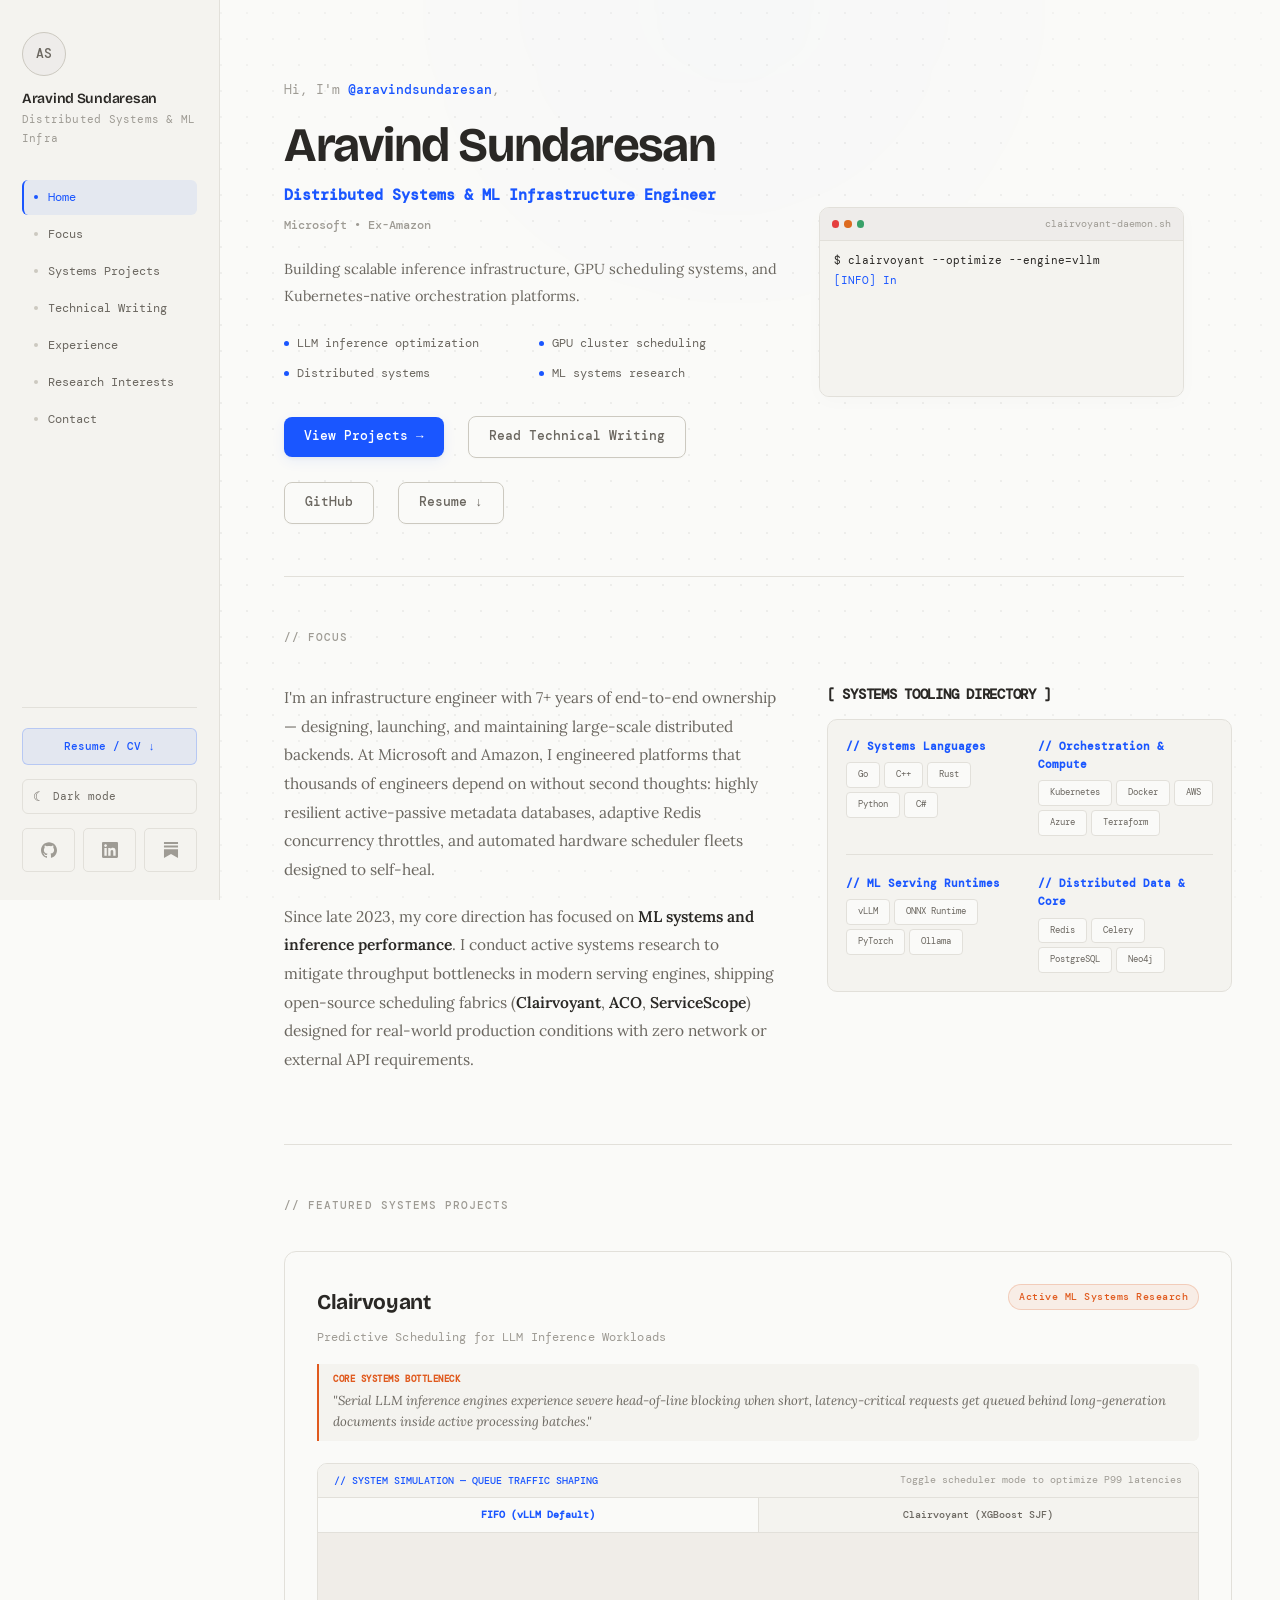
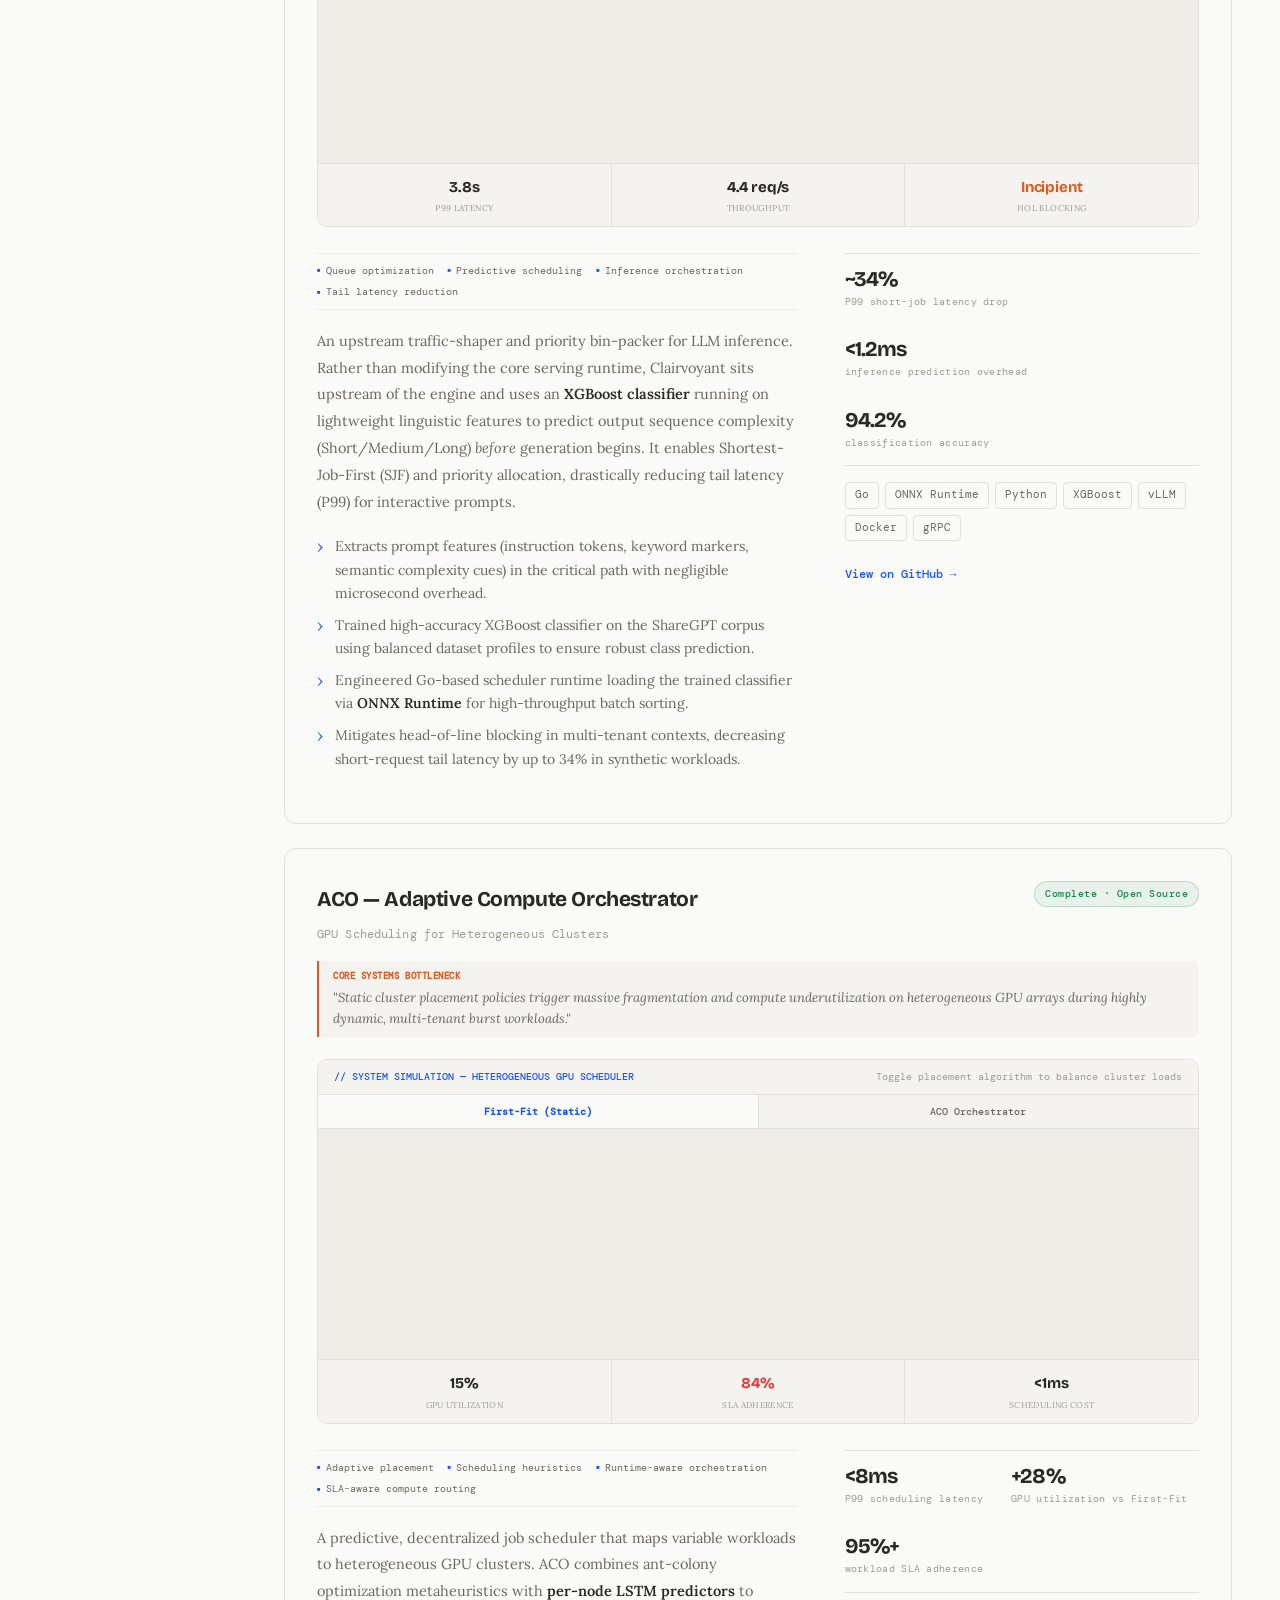
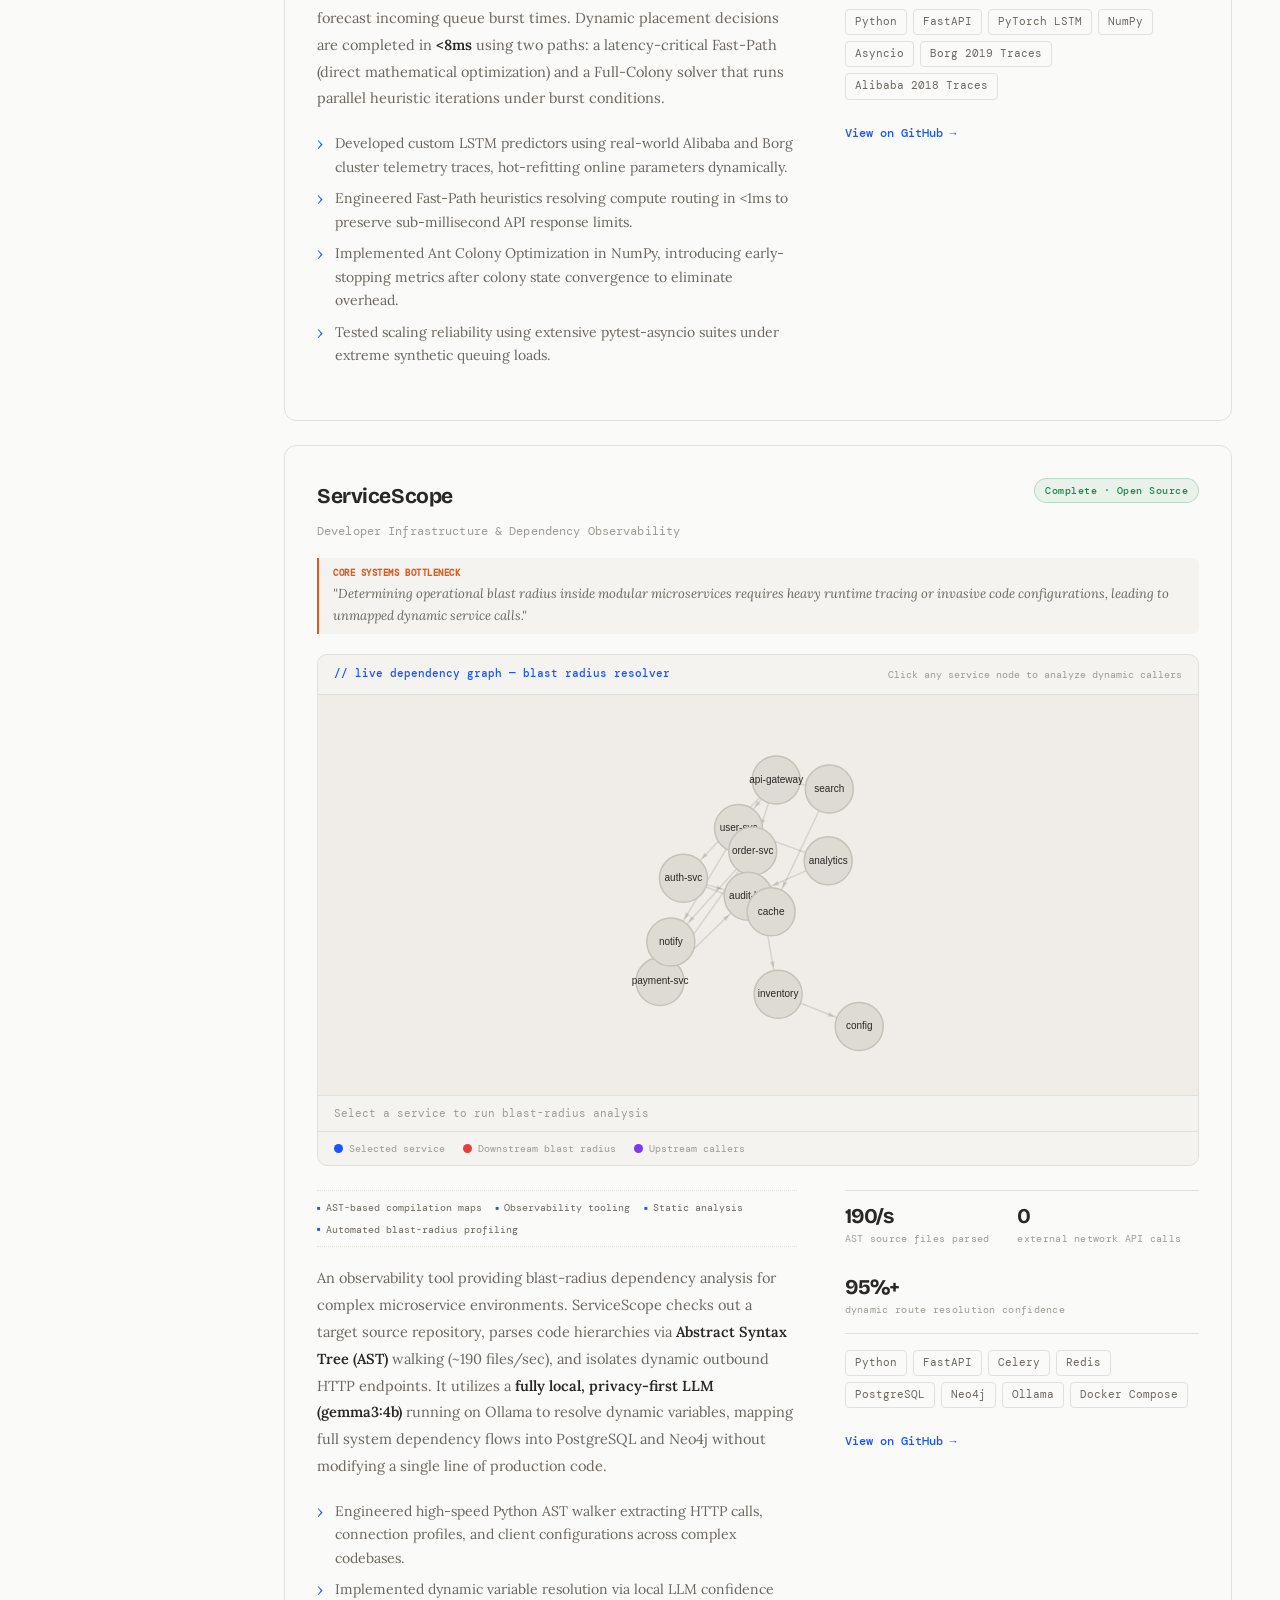
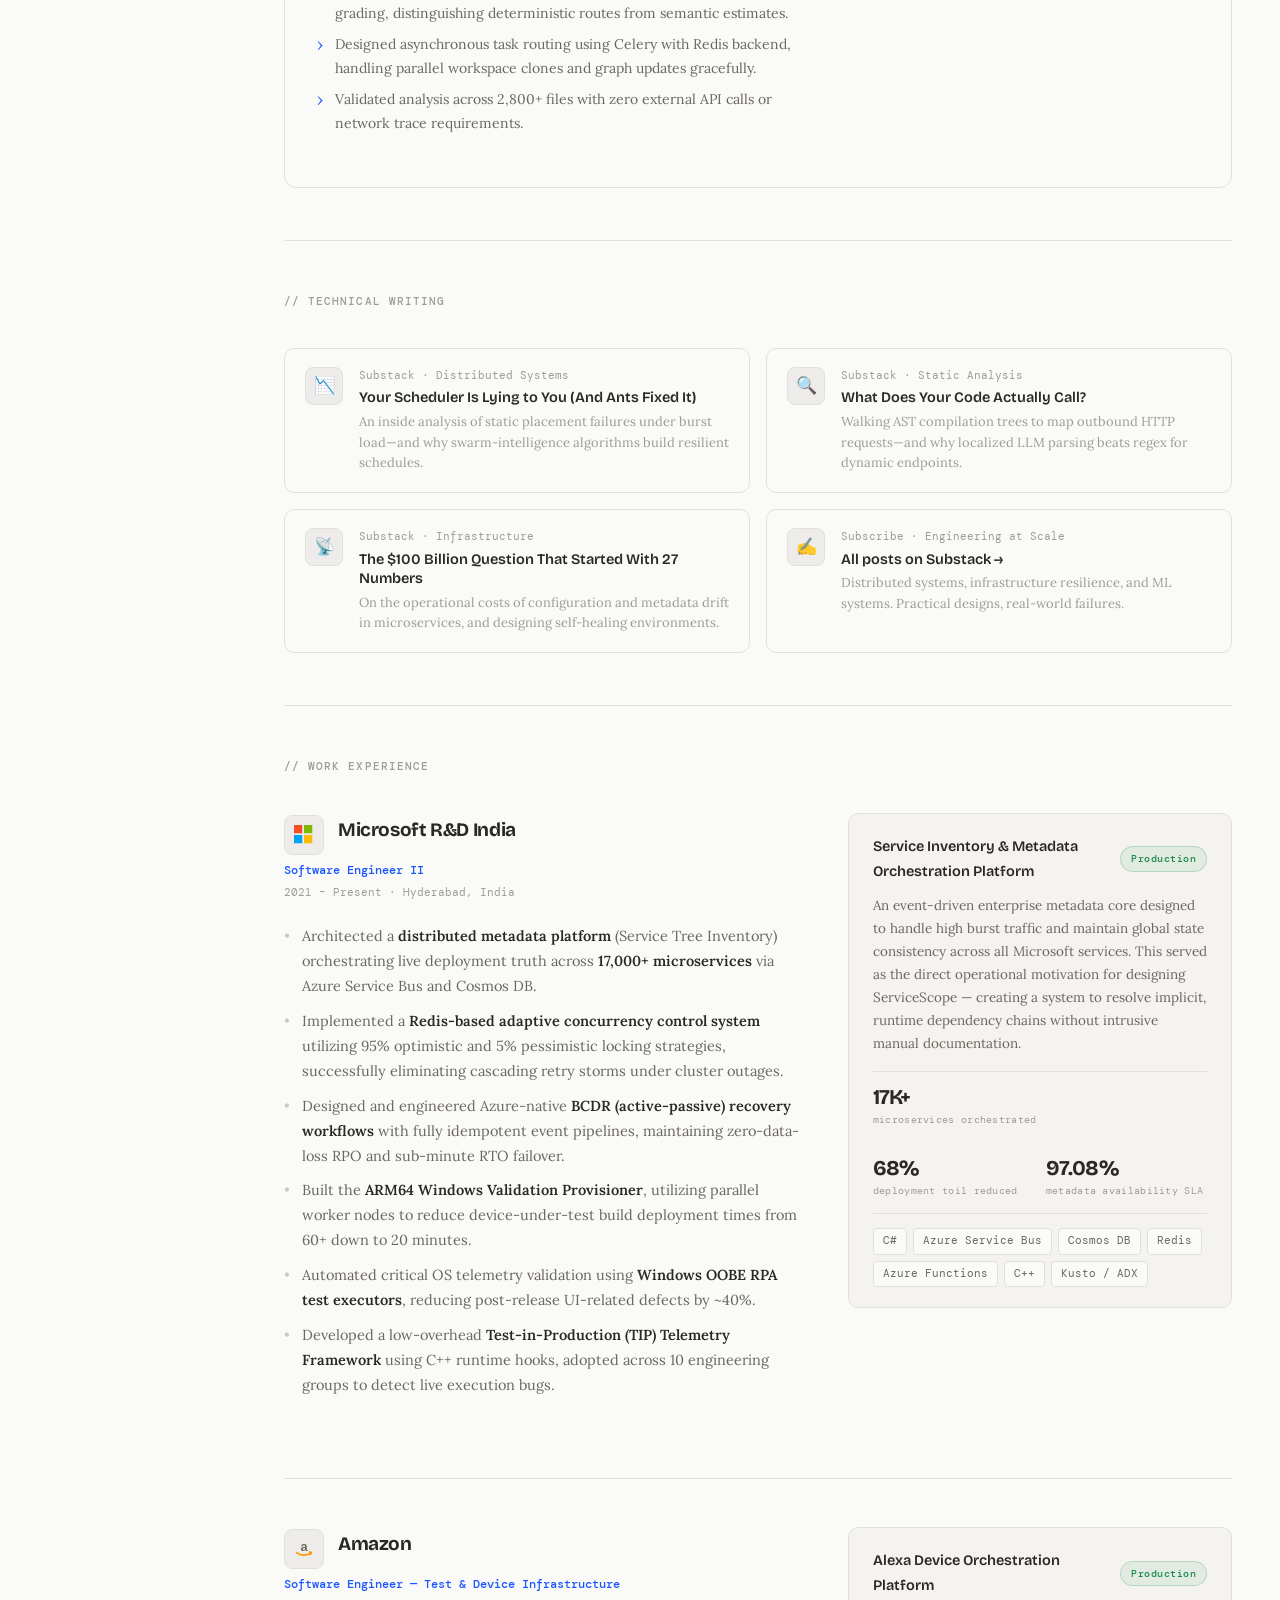
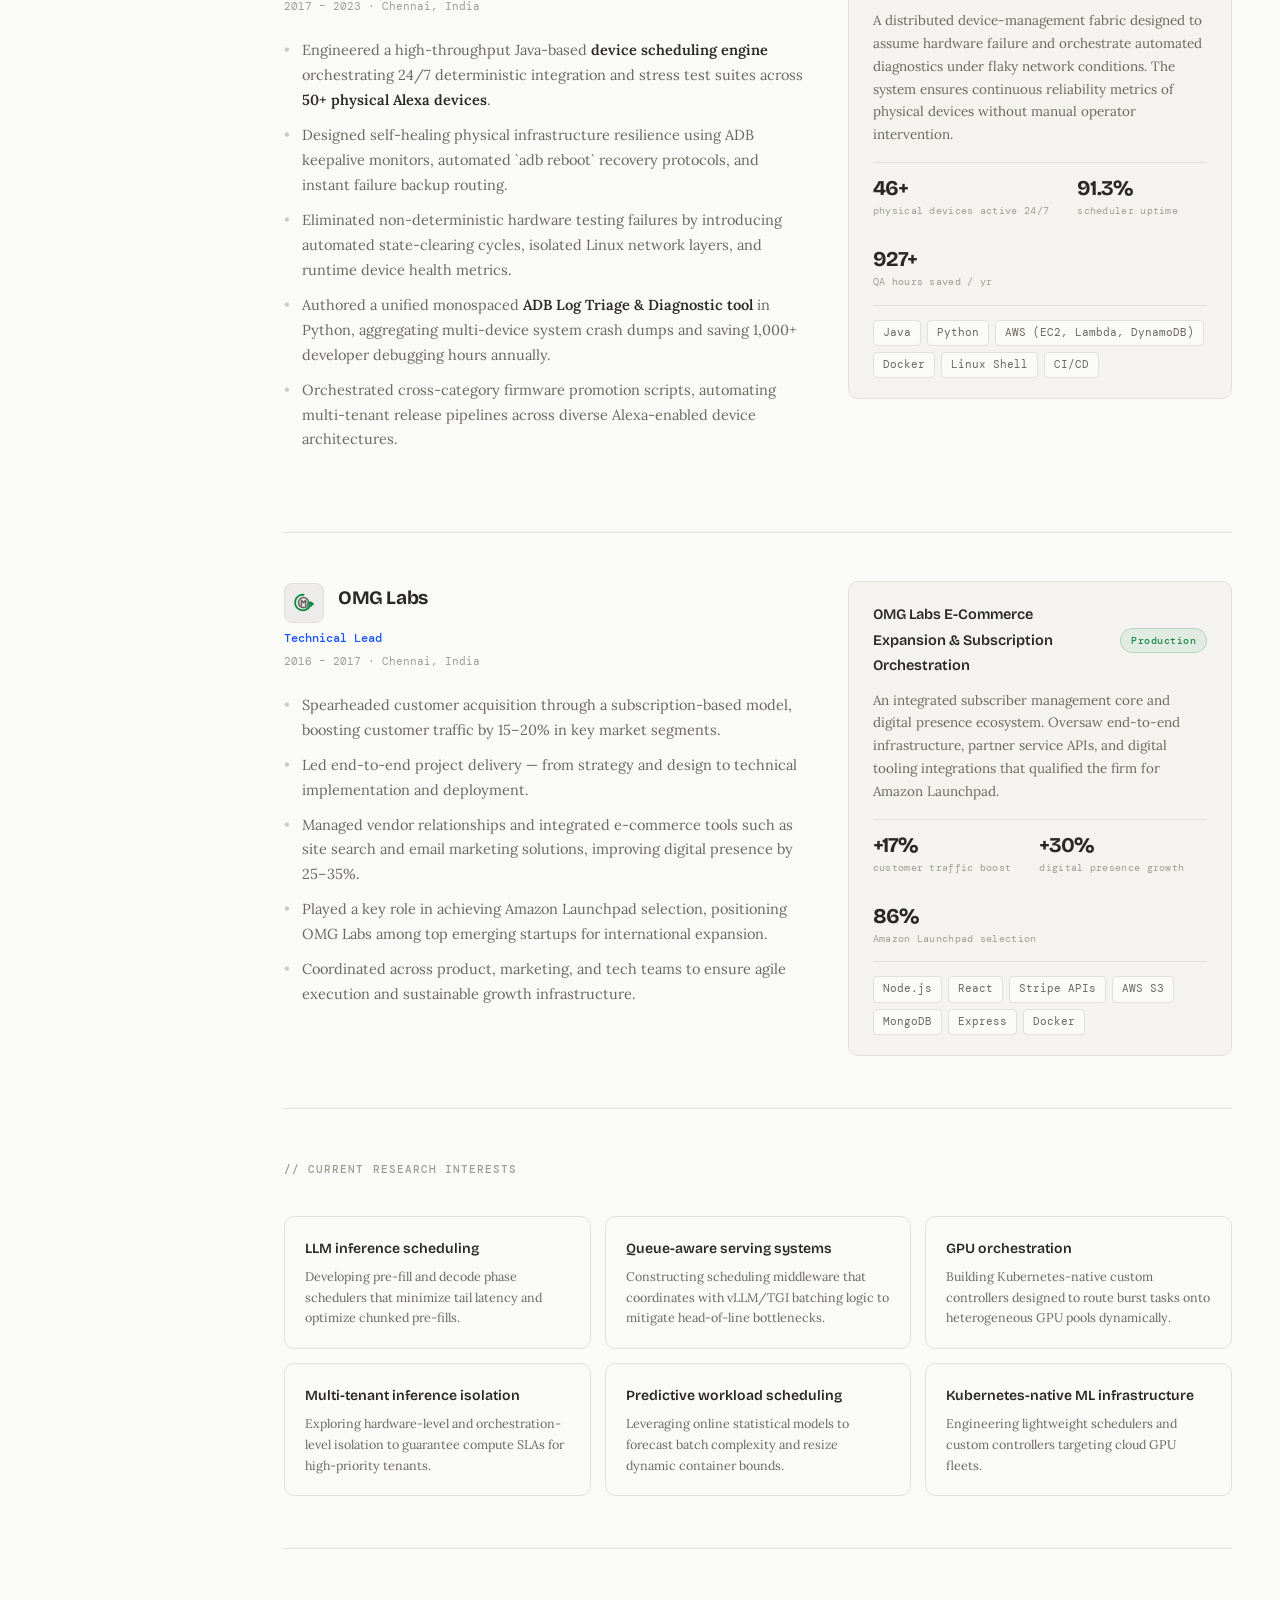
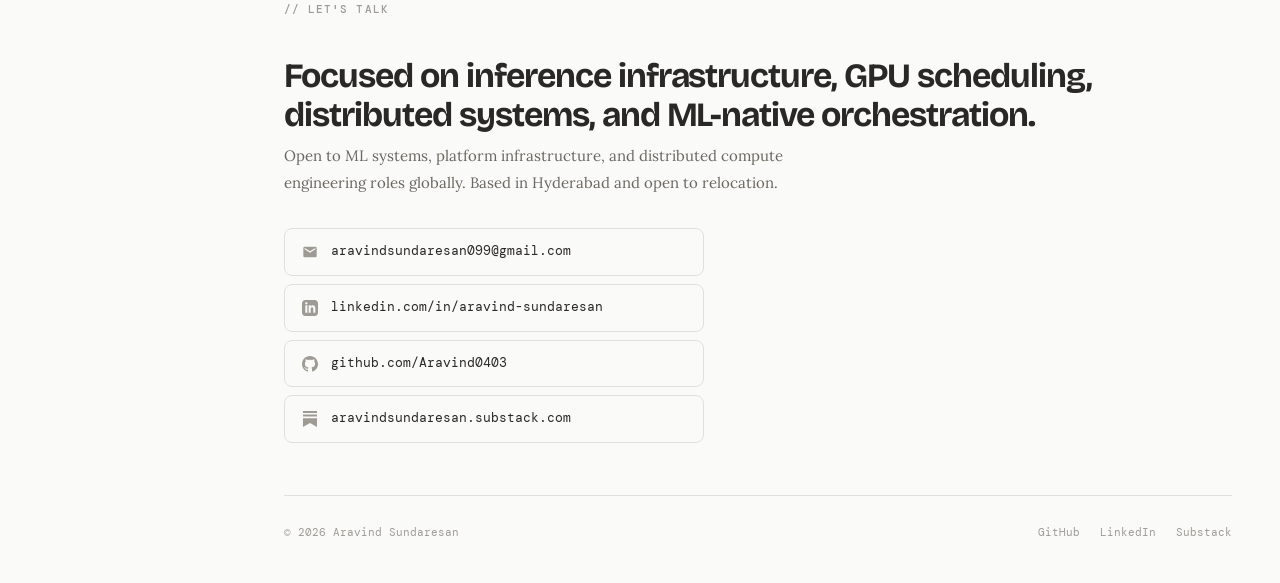
==== commit a3880e15: "Bypass immutable cache by versioning assets to v2" ====
--- a/index.html
+++ b/index.html
@@ -29,7 +29,7 @@
     })();
   </script>
 
-  <link rel="stylesheet" href="style.css" />
+  <link rel="stylesheet" href="style.v2.css" />
 
   <!-- Structured data for search engines / ATS crawlers -->
   <script type="application/ld+json">
@@ -357,10 +357,10 @@
 
   </div><!-- /layout -->
 
-  <script src="data.js" defer></script>
-  <script src="main.js" defer></script>
-  <script src="graph.js" defer></script>
-  <script src="simulations.js" defer></script>
+  <script src="data.v2.js" defer></script>
+  <script src="main.v2.js" defer></script>
+  <script src="graph.v2.js" defer></script>
+  <script src="simulations.v2.js" defer></script>
 
   <!-- ATS / no-JS fallback: invisible when JS runs, indexed by crawlers that don't execute JS -->
   <noscript>
--- a/style.v2.css
+++ b/style.v2.css
@@ -0,0 +1,1823 @@
+/* ============================================================
+   PORTFOLIO — style.css
+   Design system, layout, components, themes, animations.
+   ============================================================ */
+
+/* ─── RESET ─────────────────────────────────────────────── */
+*, *::before, *::after { box-sizing: border-box; margin: 0; padding: 0; }
+img, canvas { display: block; max-width: 100%; }
+button { font: inherit; cursor: pointer; background: none; border: none; }
+a { color: inherit; text-decoration: none; }
+ul { list-style: none; }
+
+/* ─── TOKENS — LIGHT (DEFAULT) ──────────────────────────── */
+:root {
+  /* Surfaces */
+  --bg:           #fafaf8;
+  --bg-2:         #f4f3ef;
+  --bg-3:         #eeecea;
+  --bg-blur:      rgba(250,250,248,0.92);
+
+  /* Borders */
+  --border:       #e2e0da;
+  --border-mid:   #ccc9c0;
+
+  /* Text */
+  --text:         #2a2825;
+  --text-mid:     #6b6760;
+  --text-muted:   #9e9b94;
+
+  /* Accents */
+  --accent:            #1a56ff;
+  --accent-bg:         rgba(26, 86,255,0.07);
+  --accent-border:     rgba(26, 86,255,0.22);
+  --accent-warm:       #e05a1e;
+  --accent-warm-bg:    rgba(224, 90, 30,0.08);
+  --accent-warm-border:rgba(224, 90, 30,0.22);
+  --accent-green:      #1a8a4a;
+  --accent-green-bg:   rgba(26,138, 74,0.08);
+  --accent-green-border:rgba(26,138,74,0.22);
+
+  /* Graph */
+  --graph-node:          #dddbd4;
+  --graph-node-stroke:   #c5c2ba;
+  --graph-node-hover:    #ccc9c0;
+  --graph-blast:         #e53e3e;
+  --graph-upstream:      #7c3aed;
+  --graph-edge:          rgba(42,40,37,0.13);
+  --graph-edge-blast:    rgba(229,62,62,0.55);
+  --graph-edge-upstream: rgba(124,58,237,0.55);
+  --graph-label:         #2a2825;
+  --graph-bg:            #f0ede8;
+
+  /* Dot texture */
+  --dot-color:    rgba(42,40,37,0.06);
+
+  /* Typography */
+  --serif:   'Lora', Georgia, serif;
+  --display: 'Bricolage Grotesque', sans-serif;
+  --mono:    'DM Mono', monospace;
+
+  /* Layout */
+  --sidebar-w:   220px;
+  --content-max: 660px;
+  --sec-pad:     52px;
+  --pad-x:       48px;
+
+  /* Motion */
+  --ease:  cubic-bezier(0.25, 0, 0.15, 1);
+  --dur:   200ms;
+}
+
+/* ─── TOKENS — DARK ──────────────────────────────────────── */
+[data-theme="dark"] {
+  --bg:     #131211;
+  --bg-2:   #1c1b19;
+  --bg-3:   #252320;
+  --bg-blur:rgba(19,18,17,0.92);
+
+  --border:     #2c2a27;
+  --border-mid: #3a3733;
+
+  --text:      #e6e4de;
+  --text-mid:  #9e9b94;
+  --text-muted:#858079;
+
+  --accent:              #4d7aff;
+  --accent-bg:           rgba(77,122,255,0.10);
+  --accent-border:       rgba(77,122,255,0.28);
+  --accent-warm:         #f07040;
+  --accent-warm-bg:      rgba(240,112,64,0.10);
+  --accent-warm-border:  rgba(240,112,64,0.28);
+  --accent-green:        #22a55e;
+  --accent-green-bg:     rgba(34,165,94,0.10);
+  --accent-green-border: rgba(34,165,94,0.28);
+
+  --graph-node:         #2e2c2a;
+  --graph-node-stroke:  #3d3a36;
+  --graph-node-hover:   #3a3835;
+  --graph-label:        #e6e4de;
+  --graph-edge:         rgba(230,228,222,0.11);
+  --graph-bg:           #1c1b19;
+
+  --dot-color: rgba(230,228,222,0.04);
+}
+
+/* ─── BASE ───────────────────────────────────────────────── */
+html {
+  scroll-behavior: smooth;
+}
+
+body {
+  background:  var(--bg);
+  color:       var(--text);
+  font-family: var(--serif);
+  font-size:   16px;
+  line-height: 1.75;
+  -webkit-font-smoothing: antialiased;
+  min-height: 100vh;
+  overflow-x: hidden;
+}
+
+/* ─── DOT-GRID TEXTURE ───────────────────────────────────── */
+.bg-texture {
+  position: fixed;
+  inset: 0;
+  pointer-events: none;
+  z-index: 0;
+  background-image: radial-gradient(circle, var(--dot-color) 1px, transparent 1px);
+  background-size: 26px 26px;
+  -webkit-mask-image: radial-gradient(ellipse 90% 90% at 50% 50%, black 40%, transparent 100%);
+  mask-image:         radial-gradient(ellipse 90% 90% at 50% 50%, black 40%, transparent 100%);
+}
+
+/* ─── LAYOUT ─────────────────────────────────────────────── */
+.layout {
+  display: flex;
+  min-height: 100vh;
+  position: relative;
+  z-index: 1;
+}
+
+.content {
+  flex: 1;
+  margin-left: var(--sidebar-w);
+  padding: 0 var(--pad-x);
+  min-width: 0;
+}
+
+/* ─── SIDEBAR ────────────────────────────────────────────── */
+.sidebar {
+  position: fixed;
+  top: 0; left: 0;
+  width: var(--sidebar-w);
+  height: 100vh;
+  background: var(--bg-2);
+  border-right: 1px solid var(--border);
+  display: flex;
+  flex-direction: column;
+  padding: 32px 22px 28px;
+  overflow-y: auto;
+  overflow-x: hidden;
+  z-index: 200;
+  transition: transform var(--dur) var(--ease), box-shadow var(--dur) var(--ease);
+}
+
+.sidebar-identity {
+  margin-bottom: 32px;
+}
+
+.sidebar-avatar {
+  width: 44px;
+  height: 44px;
+  border-radius: 50%;
+  background: var(--bg-3);
+  border: 1.5px solid var(--border-mid);
+  display: flex;
+  align-items: center;
+  justify-content: center;
+  font-family: var(--mono);
+  font-size: 13px;
+  font-weight: 500;
+  color: var(--text-mid);
+  margin-bottom: 14px;
+  overflow: hidden;
+}
+
+.sidebar-avatar img { width: 100%; height: 100%; object-fit: cover; }
+
+.sidebar-name {
+  display: block;
+  font-family: var(--display);
+  font-weight: 600;
+  font-size: 14px;
+  letter-spacing: -0.02em;
+  color: var(--text);
+  line-height: 1.3;
+  margin-bottom: 3px;
+}
+
+.sidebar-title {
+  display: block;
+  font-family: var(--mono);
+  font-size: 10.5px;
+  color: var(--text-muted);
+  letter-spacing: 0.02em;
+}
+
+/* Nav */
+.sidebar-nav {
+  flex: 1;
+  display: flex;
+  flex-direction: column;
+  gap: 2px;
+}
+
+.nav-link {
+  display: flex;
+  align-items: center;
+  gap: 10px;
+  font-family: var(--mono);
+  font-size: 12px;
+  color: var(--text-mid);
+  padding: 7px 10px;
+  border-radius: 6px;
+  border-left: 2px solid transparent;
+  transition: color var(--dur) var(--ease), background var(--dur) var(--ease), border-color var(--dur) var(--ease);
+  white-space: nowrap;
+}
+
+.nav-link::before {
+  content: '';
+  width: 4px;
+  height: 4px;
+  border-radius: 50%;
+  background: var(--border-mid);
+  flex-shrink: 0;
+  transition: background var(--dur) var(--ease);
+}
+
+.nav-link:hover {
+  color: var(--text);
+  background: var(--bg-3);
+}
+
+.nav-link.is-active {
+  color: var(--accent);
+  border-left-color: var(--accent);
+  background: var(--accent-bg);
+}
+
+.nav-link.is-active::before {
+  background: var(--accent);
+}
+
+/* Sidebar footer */
+.sidebar-footer {
+  margin-top: 24px;
+  padding-top: 20px;
+  border-top: 1px solid var(--border);
+  display: flex;
+  flex-direction: column;
+  gap: 14px;
+}
+
+/* ─── SIDEBAR RESUME BUTTON ──────────────────────────────── */
+.sidebar-resume {
+  display: flex;
+  align-items: center;
+  justify-content: center;
+  font-family: var(--mono);
+  font-size: 11px;
+  font-weight: 500;
+  color: var(--accent);
+  padding: 8px 10px;
+  border-radius: 6px;
+  border: 1px solid var(--accent-border);
+  background: var(--accent-bg);
+  transition: all var(--dur) var(--ease);
+  width: 100%;
+  text-align: center;
+}
+
+.sidebar-resume:hover {
+  background: var(--accent);
+  color: #fff;
+  border-color: var(--accent);
+}
+
+.sidebar-resume:active { transform: scale(0.97); }
+
+.theme-toggle {
+  display: flex;
+  align-items: center;
+  gap: 8px;
+  font-family: var(--mono);
+  font-size: 11px;
+  color: var(--text-mid);
+  padding: 7px 10px;
+  border-radius: 6px;
+  border: 1px solid var(--border);
+  transition: all var(--dur) var(--ease);
+  width: 100%;
+}
+
+.theme-toggle:hover {
+  color: var(--text);
+  border-color: var(--border-mid);
+  background: var(--bg-3);
+}
+
+.theme-toggle:active {
+  transform: scale(0.96);
+}
+
+.theme-icon {
+  font-size: 13px;
+  line-height: 1;
+}
+
+[data-theme="light"] .theme-icon::before { content: '☾'; }
+[data-theme="dark"]  .theme-icon::before { content: '☀'; }
+[data-theme="light"] .theme-label::after { content: 'Dark mode'; }
+[data-theme="dark"]  .theme-label::after { content: 'Light mode'; }
+
+.sidebar-socials {
+  display: flex;
+  gap: 8px;
+}
+
+.sidebar-socials a {
+  font-family: var(--mono);
+  font-size: 10.5px;
+  font-weight: 500;
+  color: var(--text-muted);
+  padding: 5px 10px;
+  border: 1px solid var(--border);
+  border-radius: 5px;
+  transition: all var(--dur) var(--ease);
+  flex: 1;
+  text-align: center;
+  min-height: 44px;
+  display: flex;
+  align-items: center;
+  justify-content: center;
+}
+
+.sidebar-socials a:hover {
+  color: var(--accent);
+  border-color: var(--accent-border);
+  background: var(--accent-bg);
+}
+
+.sidebar-socials a:active {
+  transform: scale(0.96);
+}
+
+/* ─── MOBILE HEADER ──────────────────────────────────────── */
+.mobile-header {
+  display: none;
+  position: sticky;
+  top: 0;
+  z-index: 250;
+  background: var(--bg-blur);
+  backdrop-filter: blur(12px);
+  -webkit-backdrop-filter: blur(12px);
+  border-bottom: 1px solid var(--border);
+  padding: 0 20px;
+  height: 56px;
+  align-items: center;
+  justify-content: space-between;
+}
+
+.mobile-name {
+  font-family: var(--display);
+  font-size: 14px;
+  font-weight: 600;
+  letter-spacing: -0.02em;
+  color: var(--text);
+}
+
+.hamburger {
+  display: flex;
+  flex-direction: column;
+  justify-content: center;
+  gap: 5px;
+  width: 36px;
+  height: 36px;
+  padding: 6px;
+}
+
+.hamburger span {
+  display: block;
+  width: 100%;
+  height: 1.5px;
+  background: var(--text-mid);
+  border-radius: 2px;
+  transform-origin: center;
+  transition: transform var(--dur) var(--ease), opacity var(--dur) var(--ease);
+}
+
+.hamburger.is-open span:nth-child(1) { transform: translateY(6.5px) rotate(45deg); }
+.hamburger.is-open span:nth-child(2) { opacity: 0; transform: scaleX(0); }
+.hamburger.is-open span:nth-child(3) { transform: translateY(-6.5px) rotate(-45deg); }
+
+/* ─── DRAWER OVERLAY ─────────────────────────────────────── */
+.drawer-overlay {
+  display: none;
+  position: fixed;
+  inset: 0;
+  background: rgba(0,0,0,0.4);
+  z-index: 190;
+  opacity: 0;
+  transition: opacity var(--dur) var(--ease);
+}
+
+.drawer-overlay.is-visible { opacity: 1; }
+
+/* ─── SECTIONS ───────────────────────────────────────────── */
+section {
+  max-width: var(--content-max);
+  padding: var(--sec-pad) 0;
+  border-bottom: 1px solid var(--border);
+}
+
+section:last-child { border-bottom: none; }
+
+.section-label {
+  font-family: var(--mono);
+  font-size: 10.5px;
+  font-weight: 500;
+  letter-spacing: 0.1em;
+  text-transform: uppercase;
+  color: var(--text-muted);
+  margin-bottom: 36px;
+}
+
+h1 {
+  font-family: var(--display);
+  font-weight: 700;
+  font-size: clamp(28px, 5vw, 48px);
+  line-height: 1.08;
+  letter-spacing: -0.03em;
+  color: var(--text);
+  margin-bottom: 20px;
+}
+
+h2 {
+  font-family: var(--display);
+  font-weight: 700;
+  font-size: clamp(22px, 3.5vw, 34px);
+  line-height: 1.15;
+  letter-spacing: -0.03em;
+  color: var(--text);
+  margin-bottom: 8px;
+}
+
+h3 {
+  font-family: var(--display);
+  font-weight: 600;
+  font-size: 19px;
+  letter-spacing: -0.02em;
+  color: var(--text);
+  margin-bottom: 4px;
+}
+
+/* ─── HERO ───────────────────────────────────────────────── */
+.hero { 
+  padding-top: 80px; 
+  position: relative; 
+}
+
+/* Premium Radial Glow Background */
+.hero-glow-container {
+  position: absolute;
+  top: 0;
+  left: 0;
+  width: 100%;
+  height: 100%;
+  pointer-events: none;
+  z-index: -1;
+  overflow: visible;
+  opacity: 0.22;
+  transition: opacity var(--dur) var(--ease);
+}
+
+[data-theme="dark"] .hero-glow-container {
+  opacity: 0.35;
+}
+
+.hero-glow {
+  position: absolute;
+  top: -150px;
+  left: -10%;
+  width: 120%;
+  height: 500px;
+  background: radial-gradient(
+    circle at 50% 30%,
+    var(--accent-bg) 0%,
+    transparent 65%
+  );
+  filter: blur(60px);
+  animation: breathing-glow 10s ease-in-out infinite alternate;
+}
+
+@keyframes breathing-glow {
+  0% {
+    transform: scale(0.96) translateY(0);
+  }
+  100% {
+    transform: scale(1.04) translateY(15px);
+  }
+}
+
+.hero-intro {
+  font-family: var(--mono);
+  font-size: 12.5px;
+  color: var(--text-muted);
+  margin-bottom: 18px;
+}
+
+.hero-intro a {
+  color: var(--accent);
+  font-weight: 500;
+  display: inline-block;
+  transition: transform var(--dur) var(--ease), color var(--dur) var(--ease);
+}
+
+.hero-intro a:hover {
+  color: color-mix(in oklab, var(--accent) 80%, #000);
+  transform: translateY(-0.5px) scale(1.02);
+}
+
+[data-theme="dark"] .hero-intro a:hover {
+  color: color-mix(in oklab, var(--accent) 80%, #fff);
+}
+
+.hero-highlight {
+  background: linear-gradient(135deg, var(--accent) 0%, color-mix(in oklab, var(--accent) 65%, var(--accent-warm)) 100%);
+  -webkit-background-clip: text;
+  background-clip: text;
+  -webkit-text-fill-color: transparent;
+  color: var(--accent); /* Fallback */
+  display: inline;
+}
+
+.hero-roles {
+  display: flex;
+  flex-wrap: wrap;
+  gap: 8px;
+  margin-bottom: 28px;
+}
+
+.role-pill {
+  font-family: var(--mono);
+  font-size: 11px;
+  font-weight: 500;
+  letter-spacing: 0.03em;
+  color: var(--text-mid);
+  background: var(--bg-2);
+  border: 1px solid var(--border);
+  padding: 6px 14px;
+  border-radius: 100px;
+  cursor: pointer;
+  user-select: none;
+  display: inline-flex;
+  align-items: center;
+  gap: 8px;
+  transition: 
+    color var(--dur) var(--ease),
+    background var(--dur) var(--ease),
+    border-color var(--dur) var(--ease),
+    transform var(--dur) var(--ease),
+    box-shadow var(--dur) var(--ease);
+}
+
+.role-pill::before {
+  content: '';
+  display: inline-block;
+  width: 5px;
+  height: 5px;
+  border-radius: 50%;
+  background: currentColor;
+  opacity: 0.35;
+  transition: opacity var(--dur) var(--ease), background var(--dur) var(--ease), transform var(--dur) var(--ease);
+}
+
+.role-pill:hover:not(.active) {
+  color: var(--text);
+  border-color: var(--border-mid);
+  transform: translateY(-1.5px);
+  background: var(--bg-3);
+}
+
+.role-pill.active {
+  color: var(--accent);
+  background: var(--accent-bg);
+  border-color: var(--accent-border);
+  transform: translateY(-1.5px);
+  box-shadow: 
+    0 4px 14px var(--accent-bg),
+    0 1px 3px rgba(0, 0, 0, 0.01);
+}
+
+.role-pill.active::before {
+  opacity: 1;
+  background-color: var(--accent);
+  transform: scale(1.3);
+  animation: pill-pulse 2s infinite ease-in-out;
+}
+
+@keyframes pill-pulse {
+  0% { transform: scale(1.1); box-shadow: 0 0 0 0 var(--accent-border); }
+  50% { transform: scale(1.4); box-shadow: 0 0 0 4px rgba(26, 86, 255, 0.22); }
+  100% { transform: scale(1.1); box-shadow: 0 0 0 0 var(--accent-border); }
+}
+
+[data-theme="dark"] @keyframes pill-pulse {
+  0% { transform: scale(1.1); box-shadow: 0 0 0 0 var(--accent-border); }
+  50% { transform: scale(1.4); box-shadow: 0 0 0 4px rgba(77, 122, 255, 0.32); }
+  100% { transform: scale(1.1); box-shadow: 0 0 0 0 var(--accent-border); }
+}
+
+.hero-body {
+  font-size: 15.5px;
+  color: var(--text-mid);
+  line-height: 1.85;
+  max-width: 580px;
+  margin-bottom: 36px;
+  transition: opacity var(--dur) var(--ease), transform var(--dur) var(--ease);
+}
+
+.hero-body strong { color: var(--text); font-weight: 600; }
+.hero-body em     { font-style: italic; color: var(--text); }
+
+.hero-ctas {
+  display: flex;
+  gap: 24px;
+  flex-wrap: wrap;
+  align-items: center;
+}
+
+/* Elegant Sliding Underline navigation links */
+.hero-ctas a:not(.cta-primary):not(.cta-secondary) {
+  position: relative;
+  font-family: var(--mono);
+  font-size: 13px;
+  font-weight: 500;
+  color: var(--text-mid);
+  padding: 4px 0;
+  transition: color var(--dur) var(--ease);
+}
+
+.hero-ctas a:not(.cta-primary):not(.cta-secondary)::after {
+  content: '';
+  position: absolute;
+  bottom: 0;
+  left: 0;
+  width: 100%;
+  height: 1.5px;
+  background-color: var(--accent);
+  transform: scaleX(0);
+  transform-origin: right;
+  transition: transform var(--dur) var(--ease);
+}
+
+.hero-ctas a:not(.cta-primary):not(.cta-secondary):hover {
+  color: var(--accent);
+}
+
+.hero-ctas a:not(.cta-primary):not(.cta-secondary):hover::after {
+  transform: scaleX(1);
+  transform-origin: left;
+}
+
+/* Primary Solid Button CTA */
+.hero-ctas a.cta-primary {
+  display: inline-flex;
+  align-items: center;
+  justify-content: center;
+  background: var(--accent);
+  color: #fff;
+  padding: 9px 20px;
+  border-radius: 8px;
+  font-family: var(--mono);
+  font-size: 12.5px;
+  font-weight: 500;
+  box-shadow: 
+    0 4px 14px var(--accent-bg),
+    0 2px 4px rgba(0, 0, 0, 0.05);
+  transition: transform var(--dur) var(--ease), background var(--dur) var(--ease), box-shadow var(--dur) var(--ease);
+}
+
+.hero-ctas a.cta-primary:hover {
+  transform: translateY(-2px);
+  background: color-mix(in oklab, var(--accent) 88%, #fff);
+  box-shadow: 
+    0 6px 20px var(--accent-bg),
+    0 2px 6px rgba(0, 0, 0, 0.08);
+}
+
+[data-theme="dark"] .hero-ctas a.cta-primary:hover {
+  background: color-mix(in oklab, var(--accent) 88%, #fff);
+}
+
+.hero-ctas a.cta-primary:active {
+  transform: translateY(-0.5px);
+}
+
+/* Secondary Glassmorphic Button CTA */
+.hero-ctas a.cta-secondary {
+  display: inline-flex;
+  align-items: center;
+  justify-content: center;
+  background: var(--bg-blur);
+  backdrop-filter: blur(8px);
+  -webkit-backdrop-filter: blur(8px);
+  border: 1px solid var(--border-mid);
+  color: var(--text-mid);
+  padding: 9px 20px;
+  border-radius: 8px;
+  font-family: var(--mono);
+  font-size: 12.5px;
+  font-weight: 500;
+  box-shadow: 0 1px 2px rgba(0, 0, 0, 0.02);
+  transition: all var(--dur) var(--ease);
+}
+
+.hero-ctas a.cta-secondary:hover {
+  transform: translateY(-2px);
+  color: var(--text);
+  border-color: var(--accent-border);
+  background: var(--bg-3);
+  box-shadow: 
+    0 4px 12px rgba(0, 0, 0, 0.03),
+    0 1px 3px rgba(0, 0, 0, 0.01);
+}
+
+.hero-ctas a.cta-secondary:active {
+  transform: translateY(-0.5px);
+}
+
+/* ─── ABOUT ──────────────────────────────────────────────── */
+.about-body {
+  font-size: 15.5px;
+  color: var(--text-mid);
+  line-height: 1.85;
+  margin-bottom: 18px;
+  max-width: 600px;
+}
+
+.about-body strong { color: var(--text); font-weight: 600; }
+
+.skills-row {
+  display: flex;
+  flex-wrap: wrap;
+  gap: 7px;
+  margin-top: 28px;
+}
+
+.skill-chip {
+  font-family: var(--mono);
+  font-size: 10.5px;
+  color: var(--text-mid);
+  background: var(--bg-2);
+  border: 1px solid var(--border);
+  padding: 4px 11px;
+  border-radius: 4px;
+}
+
+/* ─── EXPERIENCE ─────────────────────────────────────────── */
+.exp-entry { margin-bottom: 56px; }
+.exp-entry + .exp-entry {
+  padding-top: 48px;
+  border-top: 1px solid var(--border);
+}
+.exp-entry:last-child { margin-bottom: 0; }
+
+.exp-header {
+  display: flex;
+  align-items: flex-start;
+  gap: 14px;
+  margin-bottom: 6px;
+}
+
+.exp-logo {
+  width: 40px;
+  height: 40px;
+  border-radius: 8px;
+  background: var(--bg-3);
+  border: 1px solid var(--border);
+  display: flex;
+  align-items: center;
+  justify-content: center;
+  font-family: var(--mono);
+  font-size: 9px;
+  font-weight: 500;
+  color: var(--text-mid);
+  flex-shrink: 0;
+  margin-top: 2px;
+}
+
+.exp-role {
+  font-family: var(--mono);
+  font-size: 11.5px;
+  color: var(--accent);
+  font-weight: 500;
+  margin-bottom: 2px;
+}
+
+.exp-period {
+  font-family: var(--mono);
+  font-size: 11px;
+  color: var(--text-muted);
+  margin-bottom: 22px;
+}
+
+.exp-bullets {
+  display: flex;
+  flex-direction: column;
+  gap: 10px;
+  margin-bottom: 24px;
+}
+
+.exp-bullets li {
+  font-size: 14.5px;
+  color: var(--text-mid);
+  padding-left: 18px;
+  position: relative;
+  line-height: 1.72;
+}
+
+.exp-bullets li::before {
+  content: '•';
+  position: absolute;
+  left: 0;
+  color: var(--border-mid);
+}
+
+.exp-bullets li strong { color: var(--text); font-weight: 600; }
+
+/* ─── PROJECT SUB-CARD (inside exp) ─────────────────────── */
+.project-sub {
+  background: var(--bg-2);
+  border: 1px solid var(--border);
+  border-radius: 10px;
+  padding: 20px 24px;
+  margin-top: 16px;
+  transition: border-color var(--dur) var(--ease);
+}
+
+.project-sub:hover { border-color: var(--border-mid); }
+
+.project-sub-top {
+  display: flex;
+  justify-content: space-between;
+  align-items: center;
+  gap: 12px;
+  margin-bottom: 10px;
+}
+
+.project-sub-title {
+  font-family: var(--display);
+  font-weight: 600;
+  font-size: 14.5px;
+  color: var(--text);
+}
+
+.project-sub-desc {
+  font-size: 13.5px;
+  color: var(--text-mid);
+  line-height: 1.7;
+  margin-bottom: 16px;
+}
+
+.project-sub-desc strong { color: var(--text); font-weight: 600; }
+
+/* ─── STATUS PILLS ───────────────────────────────────────── */
+.status-pill {
+  font-family: var(--mono);
+  font-size: 10px;
+  font-weight: 500;
+  letter-spacing: 0.05em;
+  padding: 3px 10px;
+  border-radius: 100px;
+  white-space: nowrap;
+  flex-shrink: 0;
+}
+
+.status-complete {
+  color: var(--accent-green);
+  background: var(--accent-green-bg);
+  border: 1px solid var(--accent-green-border);
+}
+
+.status-research {
+  color: var(--accent-warm);
+  background: var(--accent-warm-bg);
+  border: 1px solid var(--accent-warm-border);
+}
+
+/* ─── METRICS ROW ────────────────────────────────────────── */
+.metrics-row {
+  display: flex;
+  gap: 28px;
+  flex-wrap: wrap;
+  padding: 14px 0;
+  border-top: 1px solid var(--border);
+  border-bottom: 1px solid var(--border);
+  margin-bottom: 14px;
+}
+
+.m-item { display: flex; flex-direction: column; }
+
+.m-num {
+  font-family: var(--display);
+  font-weight: 700;
+  font-size: 21px;
+  letter-spacing: -0.04em;
+  color: var(--text);
+  line-height: 1.1;
+}
+
+.m-label {
+  font-family: var(--mono);
+  font-size: 10px;
+  color: var(--text-muted);
+  letter-spacing: 0.03em;
+  margin-top: 2px;
+}
+
+/* ─── STACK ROW ──────────────────────────────────────────── */
+.stack-row--flush { margin-bottom: 0; }
+
+.stack-row {
+  display: flex;
+  flex-wrap: wrap;
+  gap: 6px;
+}
+
+.stack-tag {
+  font-family: var(--mono);
+  font-size: 10.5px;
+  color: var(--text-mid);
+  background: var(--bg);
+  border: 1px solid var(--border);
+  padding: 3px 9px;
+  border-radius: 4px;
+}
+
+/* ─── PROJECT CARD ───────────────────────────────────────── */
+.project-card {
+  padding: 32px;
+  border: 1px solid var(--border);
+  border-radius: 12px;
+  margin-bottom: 24px;
+  background: var(--bg);
+  transition: transform var(--dur) var(--ease), border-color var(--dur) var(--ease), box-shadow var(--dur) var(--ease);
+}
+
+.project-card:hover {
+  transform: scale(1.01) translateY(-2px);
+  border-color: var(--border-mid);
+  box-shadow: 0 4px 24px rgba(0,0,0,0.04), 0 2px 6px rgba(0,0,0,0.02);
+}
+
+[data-theme="dark"] .project-card:hover {
+  box-shadow: 0 8px 28px rgba(0,0,0,0.18), 0 2px 6px rgba(0,0,0,0.08);
+}
+
+.project-card:last-child { margin-bottom: 0; }
+
+.project-card-top {
+  display: flex;
+  justify-content: space-between;
+  align-items: flex-start;
+  gap: 16px;
+  margin-bottom: 12px;
+}
+
+.project-card h3 { font-size: 20px; }
+
+.project-card-desc {
+  font-size: 14.5px;
+  color: var(--text-mid);
+  line-height: 1.85;
+  margin-bottom: 20px;
+}
+
+.project-card-desc strong { color: var(--text); font-weight: 600; }
+.project-card-desc em     { font-style: italic; }
+.project-card-desc code {
+  font-family: var(--mono);
+  font-size: 12.5px;
+  background: var(--bg-3);
+  padding: 1px 5px;
+  border-radius: 3px;
+}
+
+/* ─── PIPELINE DIAGRAM ───────────────────────────────────── */
+.project-pipeline {
+  display: flex;
+  align-items: center;
+  flex-wrap: wrap;
+  gap: 4px;
+  padding: 11px 14px;
+  background: var(--bg-2);
+  border: 1px solid var(--border);
+  border-radius: 7px;
+  margin-bottom: 20px;
+}
+
+.pipe-step {
+  font-family: var(--mono);
+  font-size: 10.5px;
+  color: var(--text);
+  background: var(--bg);
+  border: 1px solid var(--border);
+  padding: 3px 9px;
+  border-radius: 4px;
+}
+
+.pipe-arrow {
+  font-family: var(--mono);
+  font-size: 11px;
+  color: var(--text-muted);
+}
+
+/* ─── PROJECT BULLETS ────────────────────────────────────── */
+.project-bullets {
+  display: flex;
+  flex-direction: column;
+  gap: 8px;
+  margin-bottom: 20px;
+}
+
+.project-bullets li {
+  font-size: 14px;
+  color: var(--text-mid);
+  padding-left: 18px;
+  position: relative;
+  line-height: 1.68;
+}
+
+.project-bullets li::before {
+  content: '›';
+  position: absolute;
+  left: 0;
+  color: var(--accent);
+  font-size: 16px;
+  line-height: 1.45;
+}
+
+.project-bullets li strong { color: var(--text); font-weight: 600; }
+
+/* ─── PROJECT LINKS ──────────────────────────────────────── */
+.project-links {
+  display: flex;
+  gap: 20px;
+  flex-wrap: wrap;
+  margin-top: 20px;
+  padding-top: 18px;
+  border-top: 1px solid var(--border);
+}
+
+.p-link {
+  font-family: var(--mono);
+  font-size: 11.5px;
+  font-weight: 500;
+  color: var(--accent);
+  transition: opacity var(--dur) var(--ease);
+}
+
+.p-link:hover { opacity: 0.7; }
+.p-link.muted { color: var(--text-muted); }
+
+/* ─── PROJECT DETAILS GRID ───────────────────────────────── */
+.project-details-grid {
+  display: grid;
+  grid-template-columns: 1fr;
+  gap: 24px;
+  margin-top: 24px;
+}
+
+@media (min-width: 768px) {
+  .project-details-grid {
+    grid-template-columns: 1.15fr 0.85fr;
+    gap: 40px;
+  }
+}
+
+.project-details-left,
+.project-details-right {
+  display: flex;
+  flex-direction: column;
+}
+
+.project-details-right {
+  gap: 16px;
+}
+
+.project-details-right .metrics-row {
+  margin-bottom: 0;
+  margin-top: 0;
+}
+
+.project-details-right .stack-row {
+  margin-bottom: 0;
+}
+
+.project-details-right .project-links {
+  border-top: none;
+  padding-top: 0;
+  margin-top: 8px;
+}
+
+/* ─── GRAPH DEMO ─────────────────────────────────────────── */
+.graph-demo {
+  margin: 20px 0;
+  border: 1px solid var(--border);
+  border-radius: 10px;
+  overflow: hidden;
+  background: var(--graph-bg);
+}
+
+.graph-demo-header {
+  display: flex;
+  align-items: center;
+  justify-content: space-between;
+  padding: 10px 16px;
+  background: var(--bg-2);
+  border-bottom: 1px solid var(--border);
+  gap: 12px;
+  flex-wrap: wrap;
+}
+
+.graph-demo-label {
+  font-family: var(--mono);
+  font-size: 10.5px;
+  color: var(--accent);
+  font-weight: 500;
+}
+
+.graph-demo-hint {
+  font-family: var(--mono);
+  font-size: 10px;
+  color: var(--text-muted);
+}
+
+#serviceGraph {
+  width: 100%;
+  height: 400px;
+  display: block;
+  cursor: default;
+}
+
+.graph-info-strip {
+  display: flex;
+  align-items: center;
+  padding: 8px 16px;
+  background: var(--bg-2);
+  border-top: 1px solid var(--border);
+  min-height: 36px;
+  transition: opacity var(--dur) var(--ease);
+}
+
+.graph-info-text {
+  font-family: var(--mono);
+  font-size: 11px;
+  color: var(--text-muted);
+}
+
+.graph-info-strip.has-selection .graph-info-text { color: var(--text-mid); }
+
+.info-blast    { color: var(--graph-blast); font-weight: 500; }
+.info-upstream { color: var(--graph-upstream); font-weight: 500; }
+
+.graph-legend {
+  display: flex;
+  gap: 18px;
+  padding: 8px 16px;
+  background: var(--bg-2);
+  border-top: 1px solid var(--border);
+  flex-wrap: wrap;
+}
+
+.legend-item {
+  display: flex;
+  align-items: center;
+  gap: 6px;
+  font-family: var(--mono);
+  font-size: 10px;
+  color: var(--text-muted);
+}
+
+.legend-dot {
+  width: 9px;
+  height: 9px;
+  border-radius: 50%;
+  flex-shrink: 0;
+}
+
+.legend-dot.blast    { background: var(--graph-blast); }
+.legend-dot.upstream { background: var(--graph-upstream); }
+.legend-dot.selected { background: var(--accent); }
+
+/* ─── WRITING ────────────────────────────────────────────── */
+.writing-entries {
+  display: flex;
+  flex-direction: column;
+  gap: 10px;
+  margin-top: 4px;
+}
+
+.writing-entry {
+  display: flex;
+  gap: 16px;
+  align-items: flex-start;
+  padding: 18px 20px;
+  border: 1px solid var(--border);
+  border-radius: 10px;
+  text-decoration: none;
+  transition: transform var(--dur) var(--ease), border-color var(--dur) var(--ease), box-shadow var(--dur) var(--ease);
+  background: var(--bg);
+}
+
+.writing-entry:hover {
+  transform: translateY(-2px);
+  border-color: var(--border-mid);
+  box-shadow: 0 4px 16px rgba(0,0,0,0.05);
+}
+
+[data-theme="dark"] .writing-entry:hover {
+  box-shadow: 0 4px 16px rgba(0,0,0,0.2);
+}
+
+.w-icon {
+  width: 38px;
+  height: 38px;
+  border-radius: 8px;
+  background: var(--bg-3);
+  border: 1px solid var(--border);
+  display: flex;
+  align-items: center;
+  justify-content: center;
+  font-size: 17px;
+  flex-shrink: 0;
+}
+
+.w-body { flex: 1; min-width: 0; }
+
+.w-meta {
+  font-family: var(--mono);
+  font-size: 10.5px;
+  color: var(--text-muted);
+  margin-bottom: 3px;
+}
+
+.w-title {
+  font-family: var(--display);
+  font-weight: 600;
+  font-size: 14.5px;
+  color: var(--text);
+  line-height: 1.35;
+  margin-bottom: 4px;
+}
+
+.w-desc {
+  font-size: 13px;
+  color: var(--text-muted);
+  line-height: 1.6;
+}
+
+/* ─── CONTACT ────────────────────────────────────────────── */
+.contact-body {
+  font-size: 15px;
+  color: var(--text-mid);
+  line-height: 1.8;
+  margin-bottom: 32px;
+  max-width: 520px;
+}
+
+.contact-links {
+  display: flex;
+  flex-direction: column;
+  gap: 8px;
+  max-width: 420px;
+}
+
+.c-link {
+  display: flex;
+  align-items: center;
+  gap: 12px;
+  font-family: var(--mono);
+  font-size: 12.5px;
+  color: var(--text);
+  padding: 12px 16px;
+  border: 1px solid var(--border);
+  border-radius: 8px;
+  transition: all var(--dur) var(--ease);
+  background: var(--bg);
+}
+
+.c-link:hover {
+  border-color: var(--accent-border);
+  color: var(--accent);
+  background: var(--accent-bg);
+}
+
+.c-icon {
+  width: 18px;
+  text-align: center;
+  flex-shrink: 0;
+  font-size: 13px;
+  color: var(--text-muted);
+}
+
+.c-link:hover .c-icon { color: var(--accent); }
+
+/* ─── REVEAL ANIMATIONS ──────────────────────────────────── */
+.reveal {
+  opacity: 0;
+  transform: translateY(20px);
+  transition: opacity 0.55s var(--ease), transform 0.55s var(--ease);
+}
+
+.reveal.is-visible {
+  opacity: 1;
+  transform: translateY(0);
+}
+
+/* Stagger child reveals */
+.reveal-stagger > * {
+  opacity: 0;
+  transform: translateY(16px);
+  transition: opacity 0.45s var(--ease), transform 0.45s var(--ease);
+}
+
+.reveal-stagger.is-visible > *:nth-child(1) { opacity: 1; transform: translateY(0); transition-delay: 0ms; }
+.reveal-stagger.is-visible > *:nth-child(2) { opacity: 1; transform: translateY(0); transition-delay: 60ms; }
+.reveal-stagger.is-visible > *:nth-child(3) { opacity: 1; transform: translateY(0); transition-delay: 120ms; }
+.reveal-stagger.is-visible > *:nth-child(4) { opacity: 1; transform: translateY(0); transition-delay: 180ms; }
+.reveal-stagger.is-visible > *:nth-child(n+5) { opacity: 1; transform: translateY(0); transition-delay: 220ms; }
+
+/* ─── FOOTER ─────────────────────────────────────────────── */
+footer {
+  max-width: var(--content-max);
+  padding: 28px 0 40px;
+  display: flex;
+  justify-content: space-between;
+  align-items: center;
+  flex-wrap: wrap;
+  gap: 10px;
+}
+
+.footer-copy {
+  font-family: var(--mono);
+  font-size: 10.5px;
+  color: var(--text-muted);
+}
+
+.footer-links {
+  display: flex;
+  gap: 20px;
+}
+
+.footer-links a {
+  font-family: var(--mono);
+  font-size: 10.5px;
+  color: var(--text-muted);
+  transition: color var(--dur) var(--ease);
+}
+
+.footer-links a:hover { color: var(--accent); }
+
+/* ─── RESPONSIVE ─────────────────────────────────────────── */
+@media (max-width: 768px) {
+  :root {
+    --sidebar-w: 0px;
+    --pad-x: 20px;
+    --sec-pad: 40px;
+  }
+
+  .layout { display: block; }
+
+  .sidebar {
+    width: 280px;
+    transform: translateX(-100%);
+    box-shadow: none;
+  }
+
+  .sidebar.is-open {
+    transform: translateX(0);
+    box-shadow: 8px 0 32px rgba(0,0,0,0.12);
+  }
+
+  .drawer-overlay { display: block; }
+
+  .mobile-header { display: flex; }
+
+  .content {
+    margin-left: 0;
+    padding-top: 0;
+  }
+
+  section { max-width: 100%; }
+
+  .project-pipeline { display: none; }
+
+  #serviceGraph { height: 260px; }
+
+  footer { flex-direction: column; align-items: flex-start; }
+
+  .hero { padding-top: 52px; }
+}
+
+@media (min-width: 1280px) {
+  .content { padding-left: 64px; }
+}
+
+/* ============================================================
+   SYSTEMS PORTFOLIO EXTENSIONS (HERO, SIMULATIONS, RESEARCH)
+   ============================================================ */
+
+/* ─── WIDER HERO LAYOUT ──────────────────────────────────── */
+#hero {
+  max-width: 900px;
+}
+
+.hero-grid {
+  display: grid;
+  grid-template-columns: 1fr;
+  gap: 40px;
+  align-items: start;
+}
+
+@media (min-width: 900px) {
+  .hero-grid {
+    grid-template-columns: 1.15fr 0.85fr;
+    align-items: center;
+  }
+}
+
+.hero-focus-list {
+  display: grid;
+  grid-template-columns: 1fr;
+  gap: 10px 16px;
+  margin: 24px 0 32px;
+}
+
+@media (min-width: 480px) {
+  .hero-focus-list {
+    grid-template-columns: 1fr 1fr;
+  }
+}
+
+.hero-focus-item {
+  display: flex;
+  align-items: center;
+  gap: 8px;
+  font-family: var(--mono);
+  font-size: 11.5px;
+  color: var(--text-mid);
+}
+
+.hero-focus-dot {
+  width: 5px;
+  height: 5px;
+  border-radius: 50%;
+  background: var(--accent);
+  flex-shrink: 0;
+}
+
+/* ─── TERMINAL WIDGET ─────────────────────────────────────── */
+.hero-terminal {
+  background: var(--bg-2);
+  border: 1px solid var(--border);
+  border-radius: 10px;
+  overflow: hidden;
+  font-family: var(--mono);
+  font-size: 11px;
+  box-shadow: 0 4px 20px rgba(0,0,0,0.02);
+  display: none; /* Desktop only */
+}
+
+@media (min-width: 900px) {
+  .hero-terminal {
+    display: block;
+  }
+}
+
+[data-theme="dark"] .hero-terminal {
+  box-shadow: 0 8px 32px rgba(0,0,0,0.18);
+}
+
+.term-header {
+  background: var(--bg-3);
+  border-bottom: 1px solid var(--border);
+  padding: 8px 12px;
+  display: flex;
+  align-items: center;
+  justify-content: space-between;
+}
+
+.term-dots {
+  display: flex;
+  gap: 5px;
+}
+
+.term-dot {
+  width: 7.5px;
+  height: 7.5px;
+  border-radius: 50%;
+}
+
+.term-dot.red    { background: #e53e3e; }
+.term-dot.yellow { background: #dd6b20; }
+.term-dot.green  { background: #38a169; }
+
+.term-title {
+  color: var(--text-muted);
+  font-size: 9.5px;
+}
+
+.term-body {
+  padding: 12px 14px;
+  height: 155px;
+  overflow: hidden;
+  display: flex;
+  flex-direction: column;
+  gap: 3.5px;
+  color: var(--text-mid);
+  background: var(--bg-2);
+}
+
+.term-line {
+  line-height: 1.45;
+  white-space: pre-wrap;
+}
+
+.term-line.cmd     { color: var(--text); }
+.term-line.info    { color: var(--accent); }
+.term-line.success { color: var(--accent-green); }
+.term-line.warn    { color: var(--accent-warm); }
+
+/* ─── SYSTEMS PAPER LAYOUT ELEMENTS ───────────────────────── */
+.project-subtitle {
+  font-family: var(--mono);
+  font-size: 12px;
+  color: var(--text-muted);
+  margin-top: -8px;
+  margin-bottom: 14px;
+  letter-spacing: 0.01em;
+}
+
+.project-problem {
+  border-left: 2px solid var(--accent-warm);
+  padding-left: 14px;
+  margin: 16px 0 20px;
+  background: var(--bg-2);
+  padding-top: 8px;
+  padding-bottom: 8px;
+  border-radius: 0 6px 6px 0;
+}
+
+.project-problem-label {
+  font-family: var(--mono);
+  font-size: 9px;
+  color: var(--accent-warm);
+  font-weight: 600;
+  text-transform: uppercase;
+  letter-spacing: 0.06em;
+  display: block;
+  margin-bottom: 2px;
+}
+
+.project-problem-text {
+  font-size: 13px;
+  color: var(--text-mid);
+  line-height: 1.65;
+  font-style: italic;
+}
+
+.project-focus {
+  display: flex;
+  flex-wrap: wrap;
+  gap: 4px 14px;
+  margin-bottom: 18px;
+  padding: 8px 0;
+  border-top: 1px dotted var(--border);
+  border-bottom: 1px dotted var(--border);
+}
+
+.project-focus-item {
+  font-family: var(--mono);
+  font-size: 10px;
+  color: var(--text-mid);
+  display: flex;
+  align-items: center;
+  gap: 5px;
+}
+
+.project-focus-item::before {
+  content: '■';
+  font-size: 6px;
+  color: var(--accent);
+}
+
+/* ─── INTERACTIVE SIMULATION WIDGETS ─────────────────────── */
+.sys-simulation {
+  border: 1px solid var(--border);
+  border-radius: 10px;
+  overflow: hidden;
+  background: var(--bg);
+  margin: 22px 0 26px;
+}
+
+.sim-header {
+  display: flex;
+  align-items: center;
+  justify-content: space-between;
+  padding: 8px 16px;
+  background: var(--bg-2);
+  border-bottom: 1px solid var(--border);
+  gap: 12px;
+  flex-wrap: wrap;
+}
+
+.sim-label {
+  font-family: var(--mono);
+  font-size: 10px;
+  color: var(--accent);
+  font-weight: 500;
+}
+
+.sim-hint {
+  font-family: var(--mono);
+  font-size: 9.5px;
+  color: var(--text-muted);
+}
+
+.sim-workspace {
+  display: flex;
+  flex-direction: column;
+}
+
+.sim-controls {
+  display: flex;
+  border-bottom: 1px solid var(--border);
+  background: var(--bg-2);
+}
+
+.sim-btn {
+  flex: 1;
+  padding: 8px;
+  font-size: 10px;
+  font-weight: 500;
+  font-family: var(--mono);
+  border-right: 1px solid var(--border);
+  text-align: center;
+  color: var(--text-mid);
+  background: var(--bg-2);
+  transition: all var(--dur) var(--ease);
+}
+
+.sim-btn:last-child {
+  border-right: none;
+}
+
+.sim-btn:hover {
+  background: var(--bg-3);
+  color: var(--text);
+}
+
+.sim-btn.active {
+  background: var(--bg);
+  color: var(--accent);
+  font-weight: 600;
+}
+
+.sim-visuals {
+  background: var(--graph-bg);
+  position: relative;
+  border-bottom: 1px solid var(--border);
+}
+
+.sim-visuals canvas {
+  width: 100%;
+  height: 200px;
+  display: block;
+}
+
+.sim-dashboard {
+  display: flex;
+  background: var(--bg-2);
+}
+
+.dash-metric {
+  flex: 1;
+  padding: 10px 8px;
+  border-right: 1px solid var(--border);
+  text-align: center;
+  display: flex;
+  flex-direction: column;
+  gap: 1px;
+}
+
+.dash-metric:last-child {
+  border-right: none;
+}
+
+.dash-val {
+  font-size: 15px;
+  font-weight: 700;
+  color: var(--text);
+  font-family: var(--display);
+  letter-spacing: -0.01em;
+}
+
+.dash-lbl {
+  font-size: 8.5px;
+  color: var(--text-muted);
+  text-transform: uppercase;
+  letter-spacing: 0.04em;
+}
+
+/* ─── RESEARCH INTERESTS GRID ───────────────────────────── */
+.research-grid {
+  display: grid;
+  grid-template-columns: 1fr;
+  gap: 14px;
+  margin-top: 4px;
+}
+
+@media (min-width: 600px) {
+  .research-grid {
+    grid-template-columns: 1fr 1fr;
+  }
+}
+
+.research-card-item {
+  padding: 20px;
+  border: 1px solid var(--border);
+  border-radius: 10px;
+  background: var(--bg);
+  transition: transform var(--dur) var(--ease), border-color var(--dur) var(--ease), box-shadow var(--dur) var(--ease);
+}
+
+.research-card-item:hover {
+  transform: translateY(-1.5px);
+  border-color: var(--border-mid);
+  box-shadow: 0 4px 16px rgba(0,0,0,0.03);
+}
+
+[data-theme="dark"] .research-card-item:hover {
+  box-shadow: 0 4px 16px rgba(0,0,0,0.14);
+}
+
+.research-card-title {
+  font-family: var(--display);
+  font-weight: 600;
+  font-size: 14px;
+  color: var(--text);
+  margin-bottom: 5px;
+}
+
+.research-card-desc {
+  font-size: 12.5px;
+  color: var(--text-mid);
+  line-height: 1.65;
+}
+
+/* ─── WIDESCREEN DESKTOP REAL ESTATE GRID (>=1100px) ─────── */
+@media (min-width: 1100px) {
+  :root {
+    --content-max: 1050px; /* Expand layout width limit */
+  }
+
+  section {
+    max-width: var(--content-max);
+  }
+
+  /* Focus Bio / Tooling Split Grid */
+  .focus-split {
+    display: grid;
+    grid-template-columns: 1.1fr 0.9fr;
+    gap: 48px;
+    align-items: start;
+  }
+
+  /* Project Details Grid (Expanded on Widescreen) */
+  .project-details-grid {
+    grid-template-columns: 1.15fr 0.85fr;
+    gap: 48px;
+  }
+
+  .sim-visuals canvas {
+    height: 230px; /* Taller visualizer space on widescreen viewports */
+  }
+
+  /* Experience Bullets / Metrics Card Split Grid */
+  .experience-split {
+    display: grid;
+    grid-template-columns: 1.15fr 0.85fr;
+    gap: 44px;
+    align-items: start;
+  }
+
+  .experience-split .project-sub {
+    margin-top: 0 !important;
+  }
+
+  /* Dense 3-Column Research Matrix */
+  .research-grid {
+    grid-template-columns: 1fr 1fr 1fr !important;
+  }
+
+  /* Sleek Double-Column Writing Grid */
+  .writing-entries {
+    display: grid;
+    grid-template-columns: 1fr 1fr;
+    gap: 16px;
+  }
+}
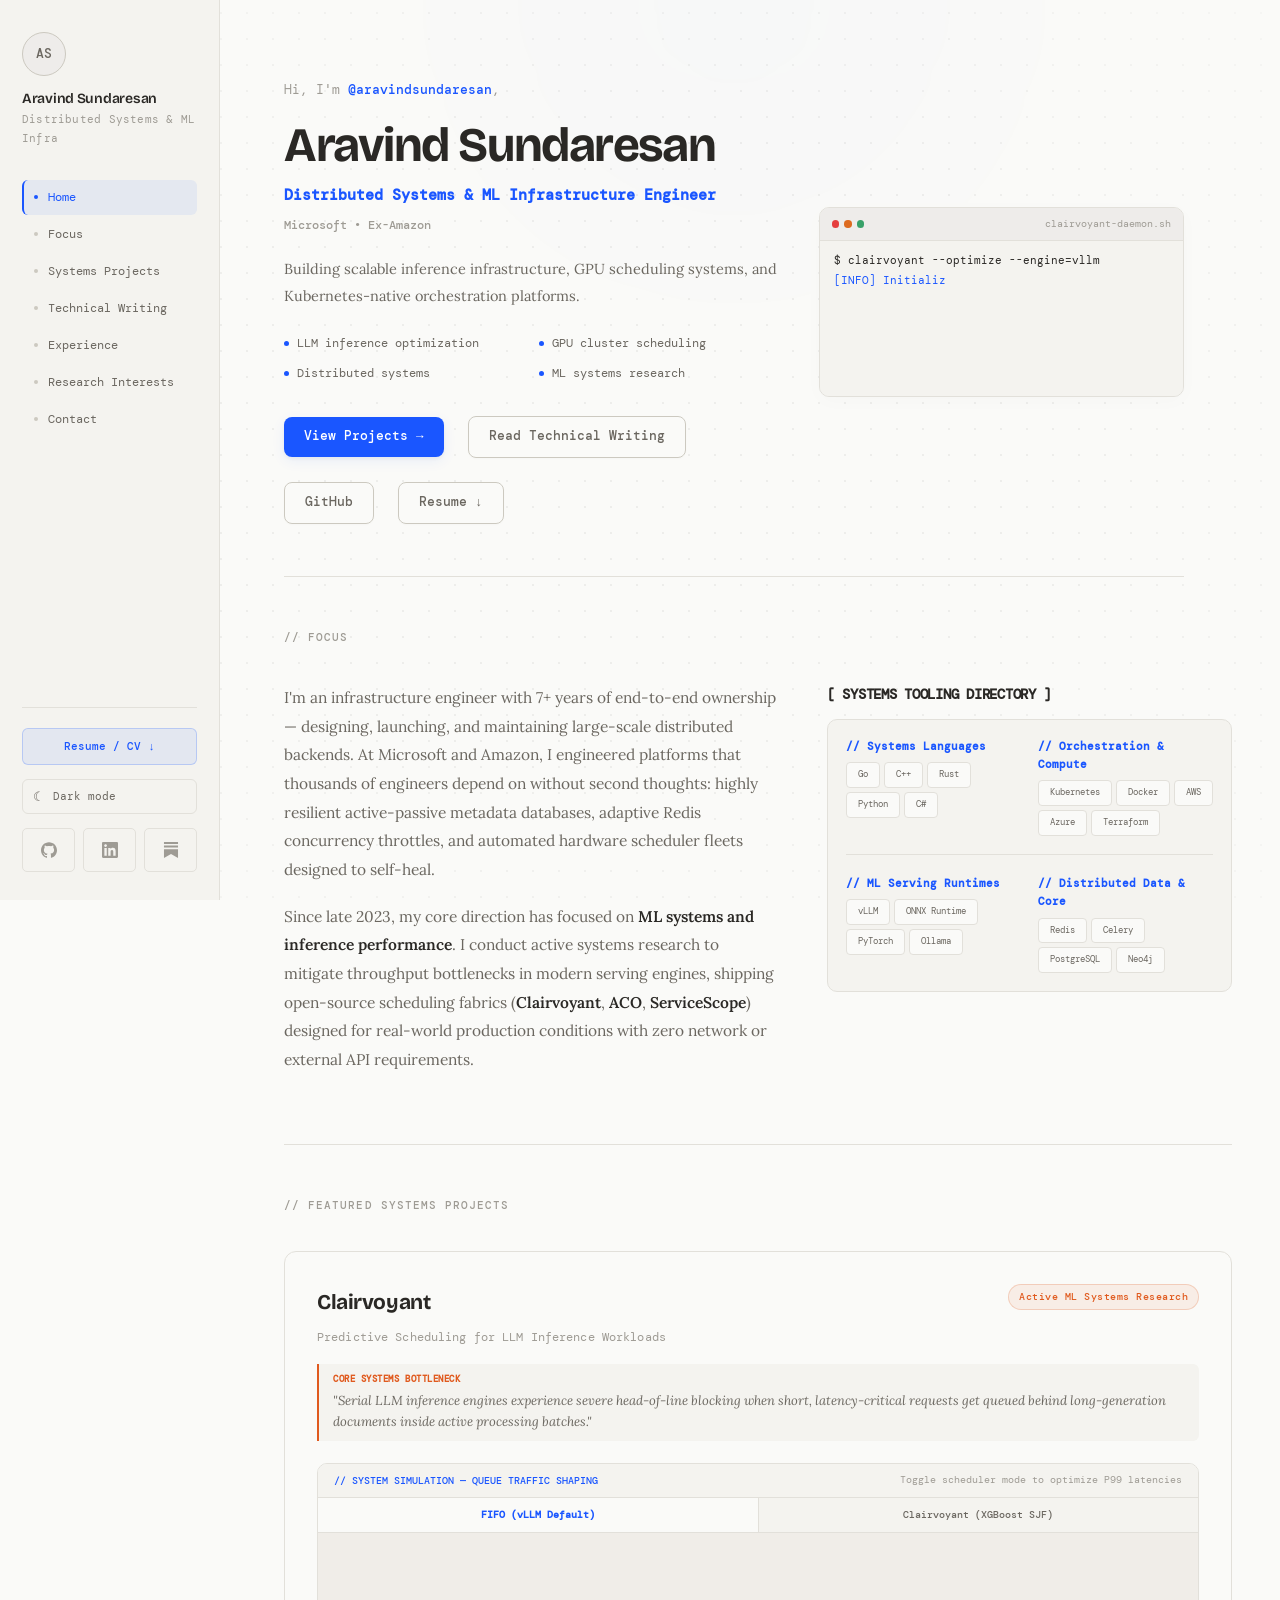
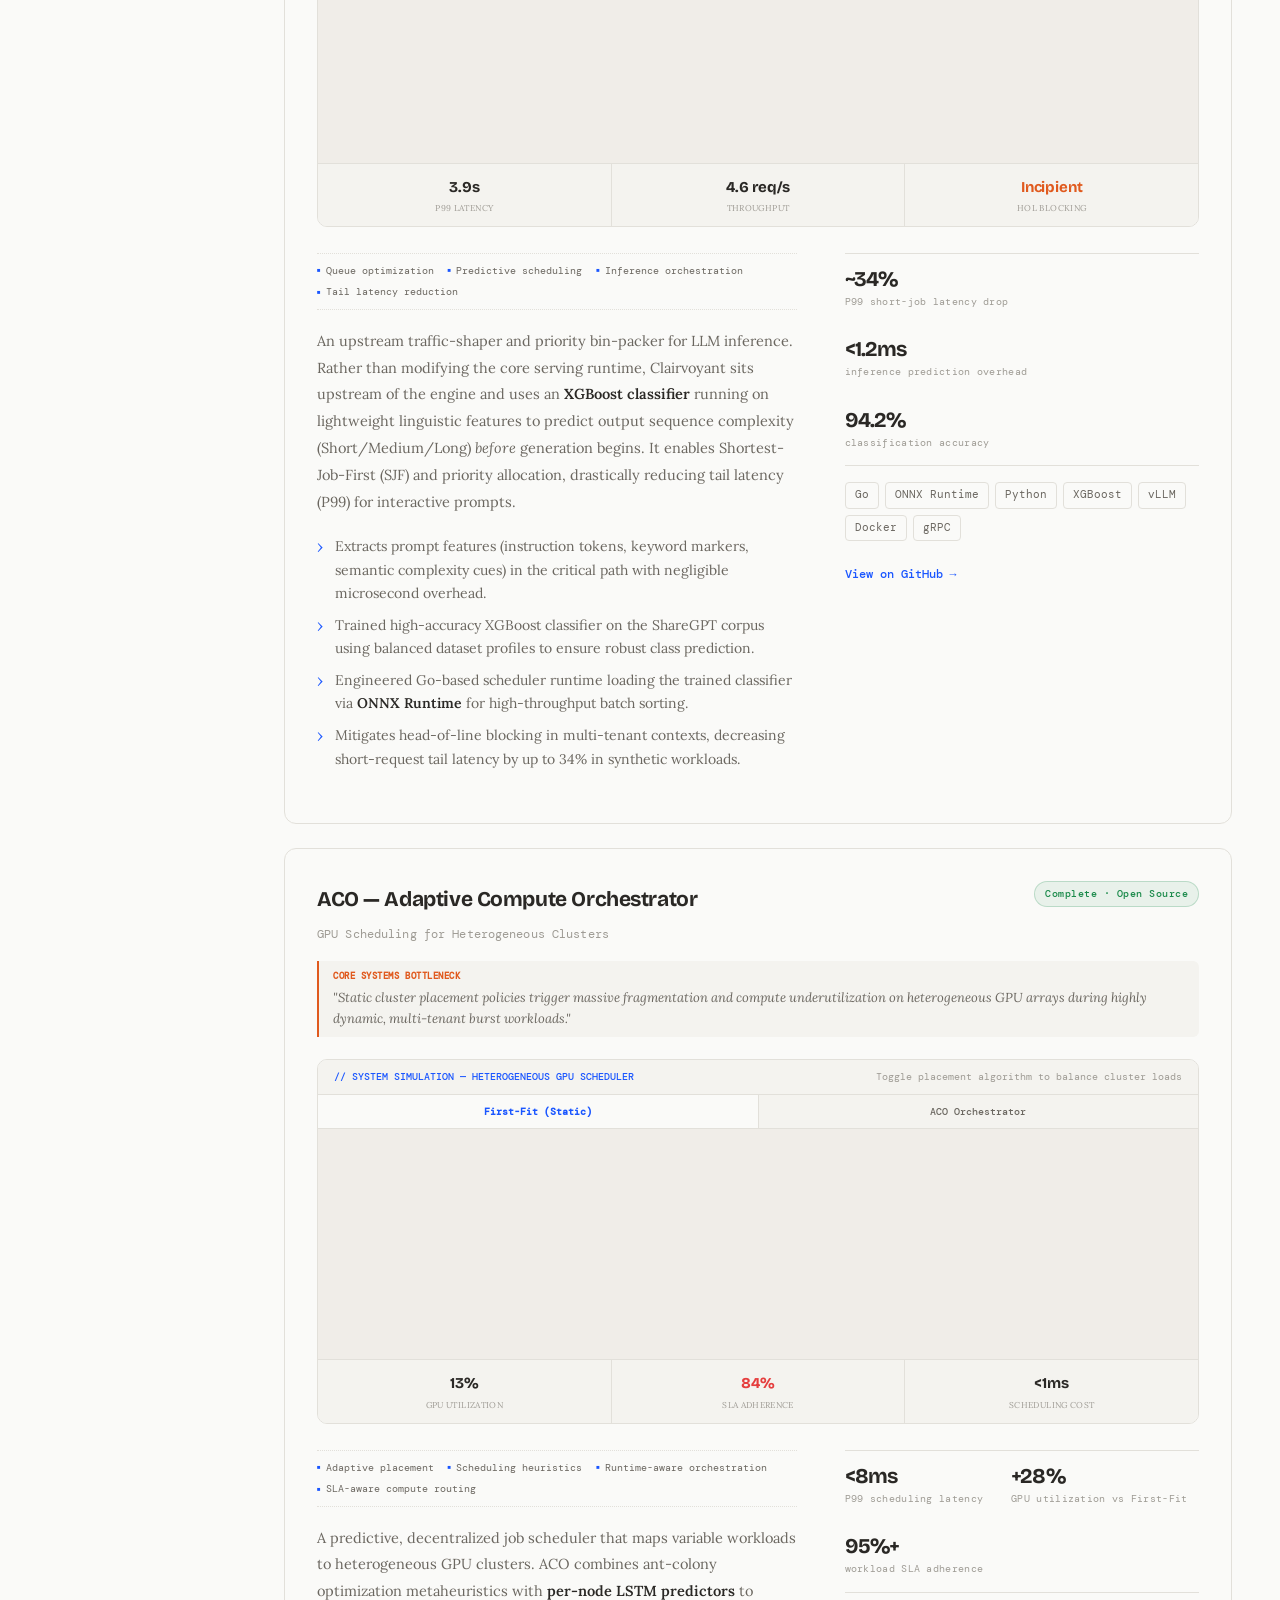
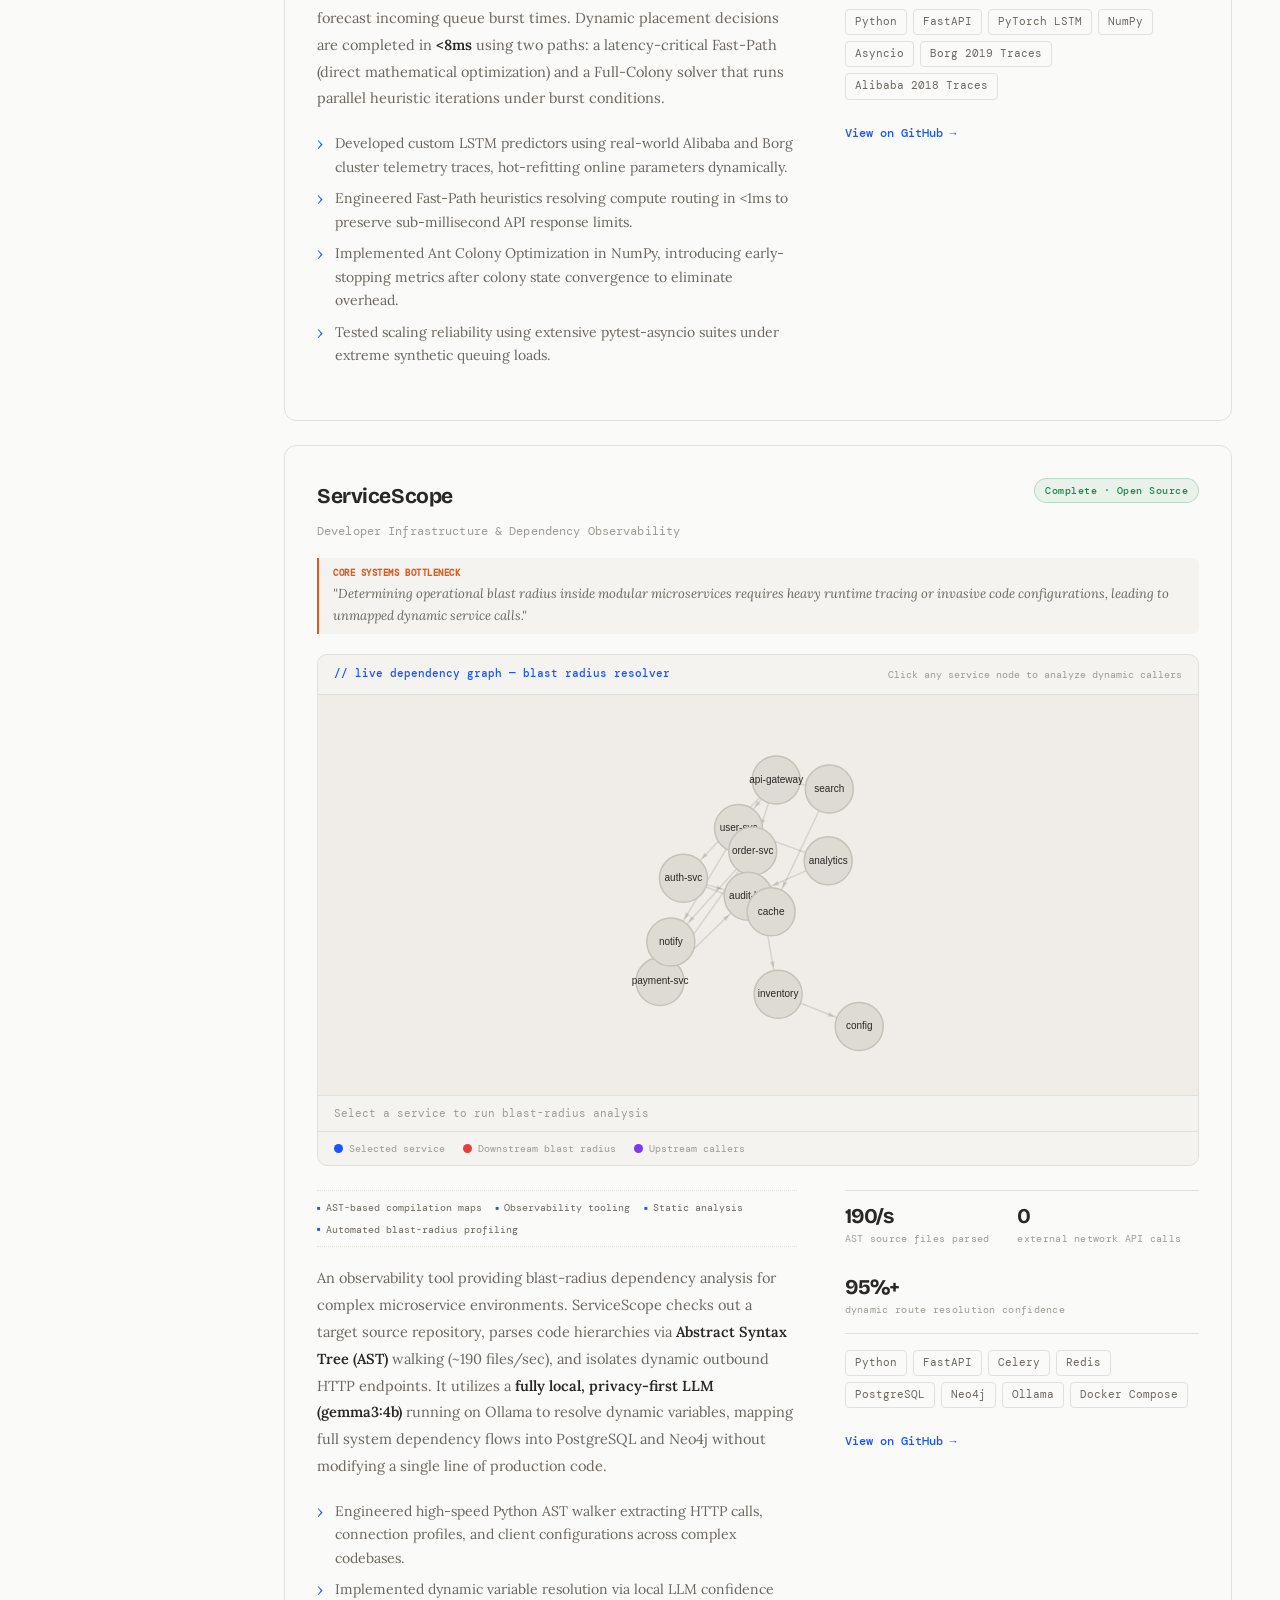
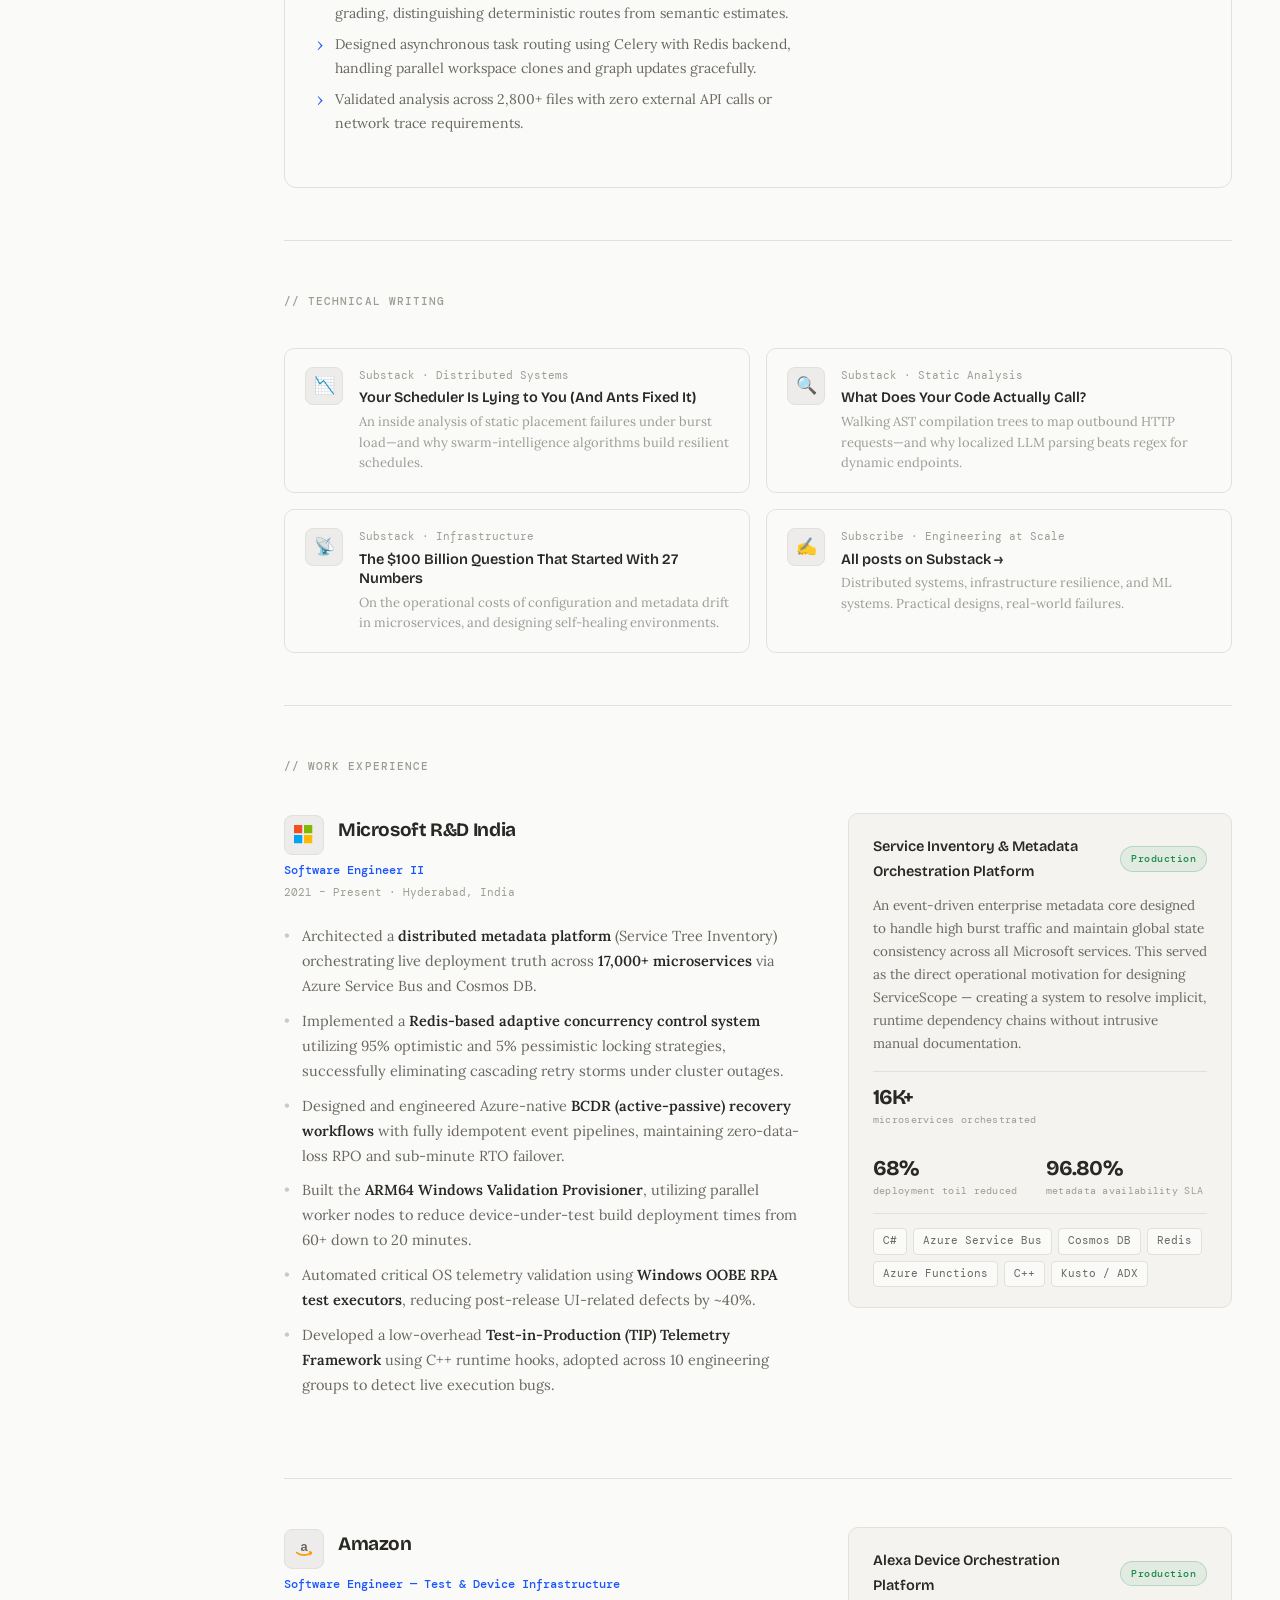
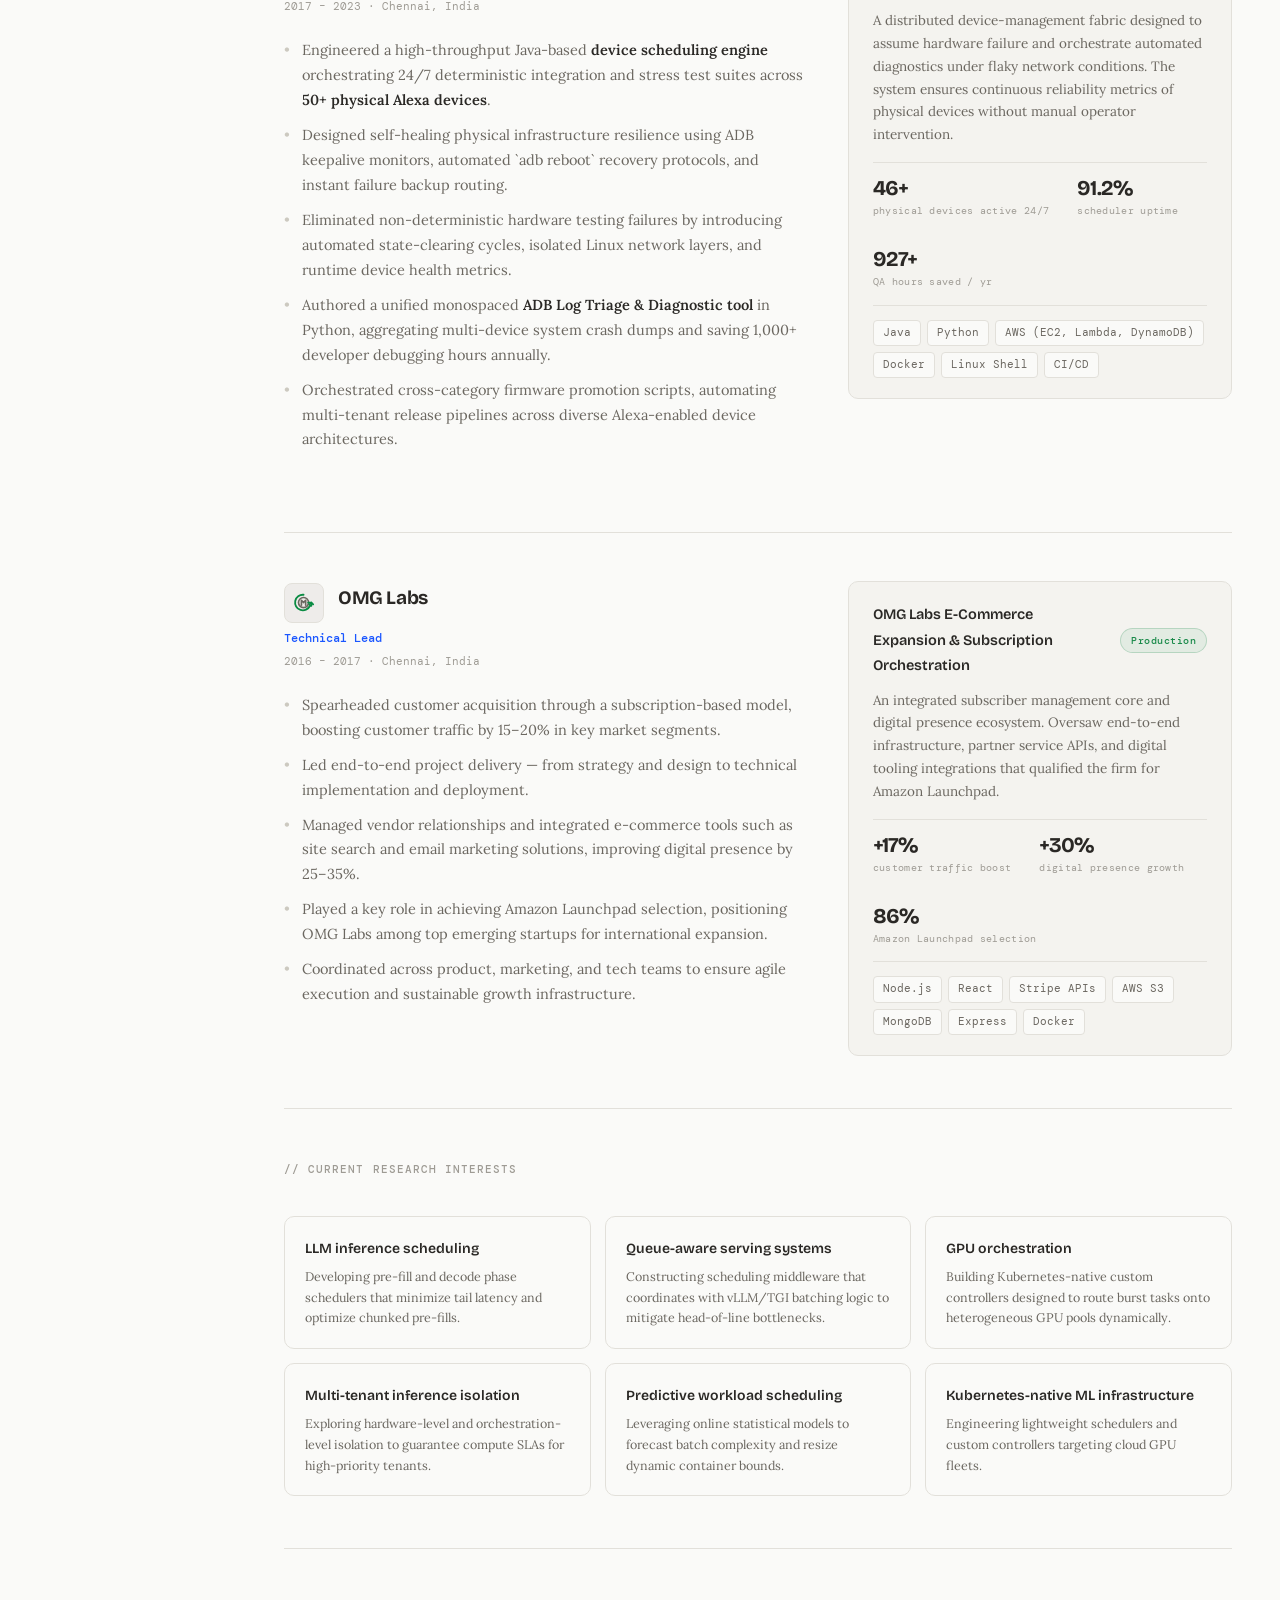
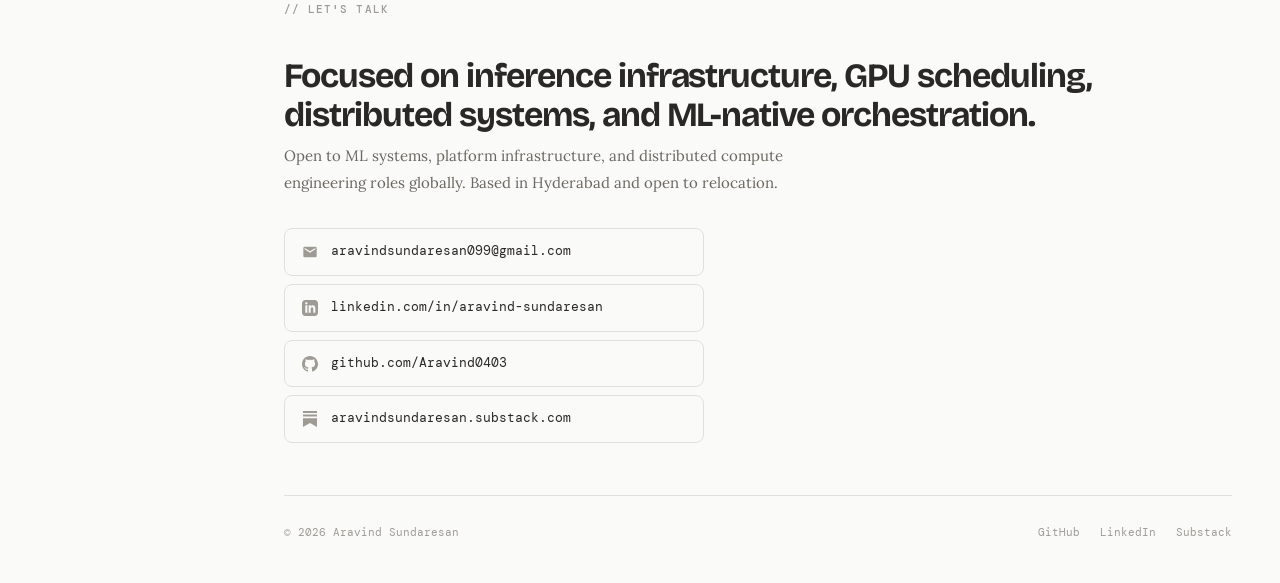
==== commit 7715f9ab: "Enhance JS/CSS resilience with progressive enhancement, storage try-catch, and double-init guards" ====
--- a/index.html
+++ b/index.html
@@ -20,12 +20,18 @@
     href="https://fonts.googleapis.com/css2?family=Lora:ital,wght@0,400;0,500;0,600;1,400&family=DM+Mono:wght@300;400;500&family=Bricolage+Grotesque:wght@300;400;500;600;700;800&display=swap"
     rel="stylesheet" />
 
-  <!-- Prevent FOUC: apply saved theme before paint -->
+  <!-- Prevent FOUC & Enable Resilient Styles: apply theme and js flag before paint -->
   <script>
     (function () {
-      var s = localStorage.getItem('portfolio-theme');
-      var p = window.matchMedia('(prefers-color-scheme: dark)').matches ? 'dark' : 'light';
-      document.documentElement.setAttribute('data-theme', s || p);
+      try {
+        var s = localStorage.getItem('portfolio-theme');
+        var p = window.matchMedia('(prefers-color-scheme: dark)').matches ? 'dark' : 'light';
+        document.documentElement.setAttribute('data-theme', s || p);
+      } catch (e) {
+        var p = window.matchMedia('(prefers-color-scheme: dark)').matches ? 'dark' : 'light';
+        document.documentElement.setAttribute('data-theme', p);
+      }
+      document.documentElement.classList.add('js-enabled');
     })();
   </script>
 
--- a/style.v2.css
+++ b/style.v2.css
@@ -1317,29 +1317,30 @@
 .c-link:hover .c-icon { color: var(--accent); }
 
 /* ─── REVEAL ANIMATIONS ──────────────────────────────────── */
-.reveal {
+/* Progressive enhancement: only hide elements if JS is loaded and running */
+.js-enabled .reveal {
   opacity: 0;
   transform: translateY(20px);
   transition: opacity 0.55s var(--ease), transform 0.55s var(--ease);
 }
 
-.reveal.is-visible {
+.js-enabled .reveal.is-visible {
   opacity: 1;
   transform: translateY(0);
 }
 
 /* Stagger child reveals */
-.reveal-stagger > * {
+.js-enabled .reveal-stagger > * {
   opacity: 0;
   transform: translateY(16px);
   transition: opacity 0.45s var(--ease), transform 0.45s var(--ease);
 }
 
-.reveal-stagger.is-visible > *:nth-child(1) { opacity: 1; transform: translateY(0); transition-delay: 0ms; }
-.reveal-stagger.is-visible > *:nth-child(2) { opacity: 1; transform: translateY(0); transition-delay: 60ms; }
-.reveal-stagger.is-visible > *:nth-child(3) { opacity: 1; transform: translateY(0); transition-delay: 120ms; }
-.reveal-stagger.is-visible > *:nth-child(4) { opacity: 1; transform: translateY(0); transition-delay: 180ms; }
-.reveal-stagger.is-visible > *:nth-child(n+5) { opacity: 1; transform: translateY(0); transition-delay: 220ms; }
+.js-enabled .reveal-stagger.is-visible > *:nth-child(1) { opacity: 1; transform: translateY(0); transition-delay: 0ms; }
+.js-enabled .reveal-stagger.is-visible > *:nth-child(2) { opacity: 1; transform: translateY(0); transition-delay: 60ms; }
+.js-enabled .reveal-stagger.is-visible > *:nth-child(3) { opacity: 1; transform: translateY(0); transition-delay: 120ms; }
+.js-enabled .reveal-stagger.is-visible > *:nth-child(4) { opacity: 1; transform: translateY(0); transition-delay: 180ms; }
+.js-enabled .reveal-stagger.is-visible > *:nth-child(n+5) { opacity: 1; transform: translateY(0); transition-delay: 220ms; }
 
 /* ─── FOOTER ─────────────────────────────────────────────── */
 footer {
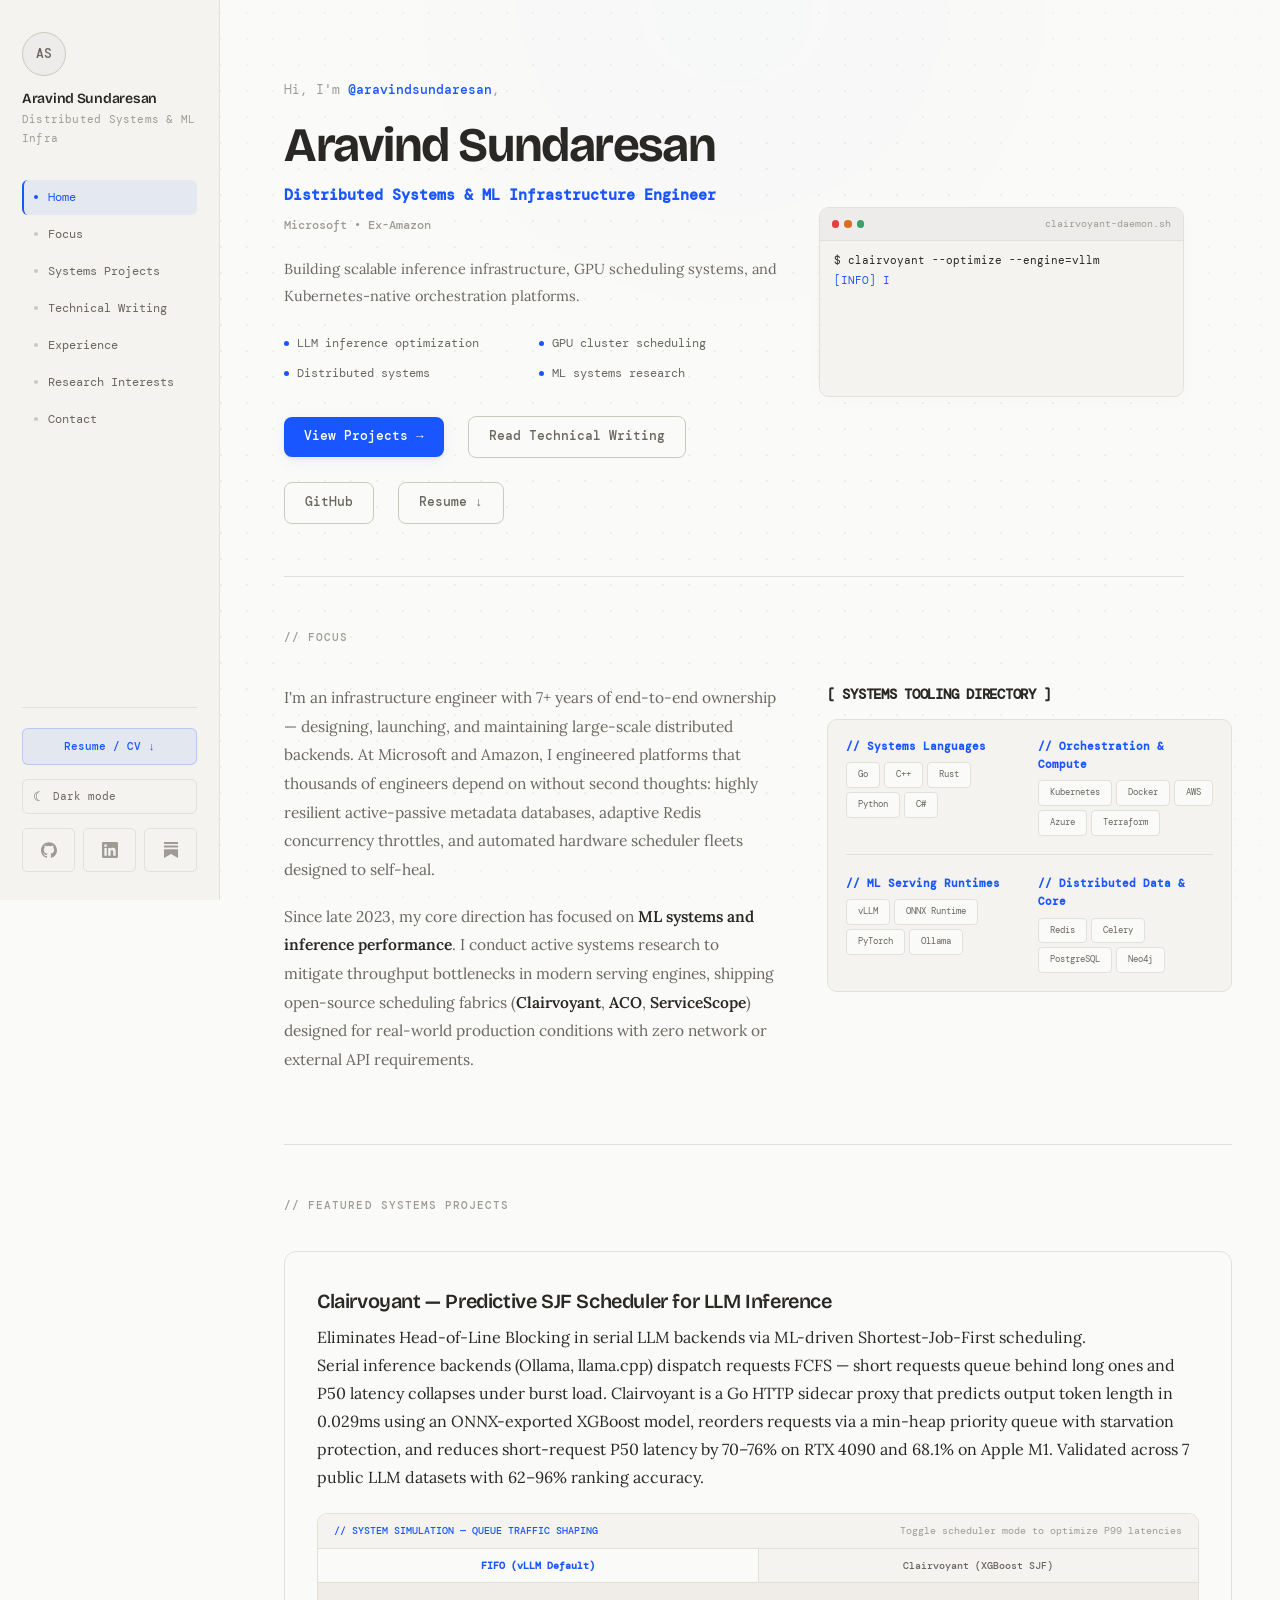
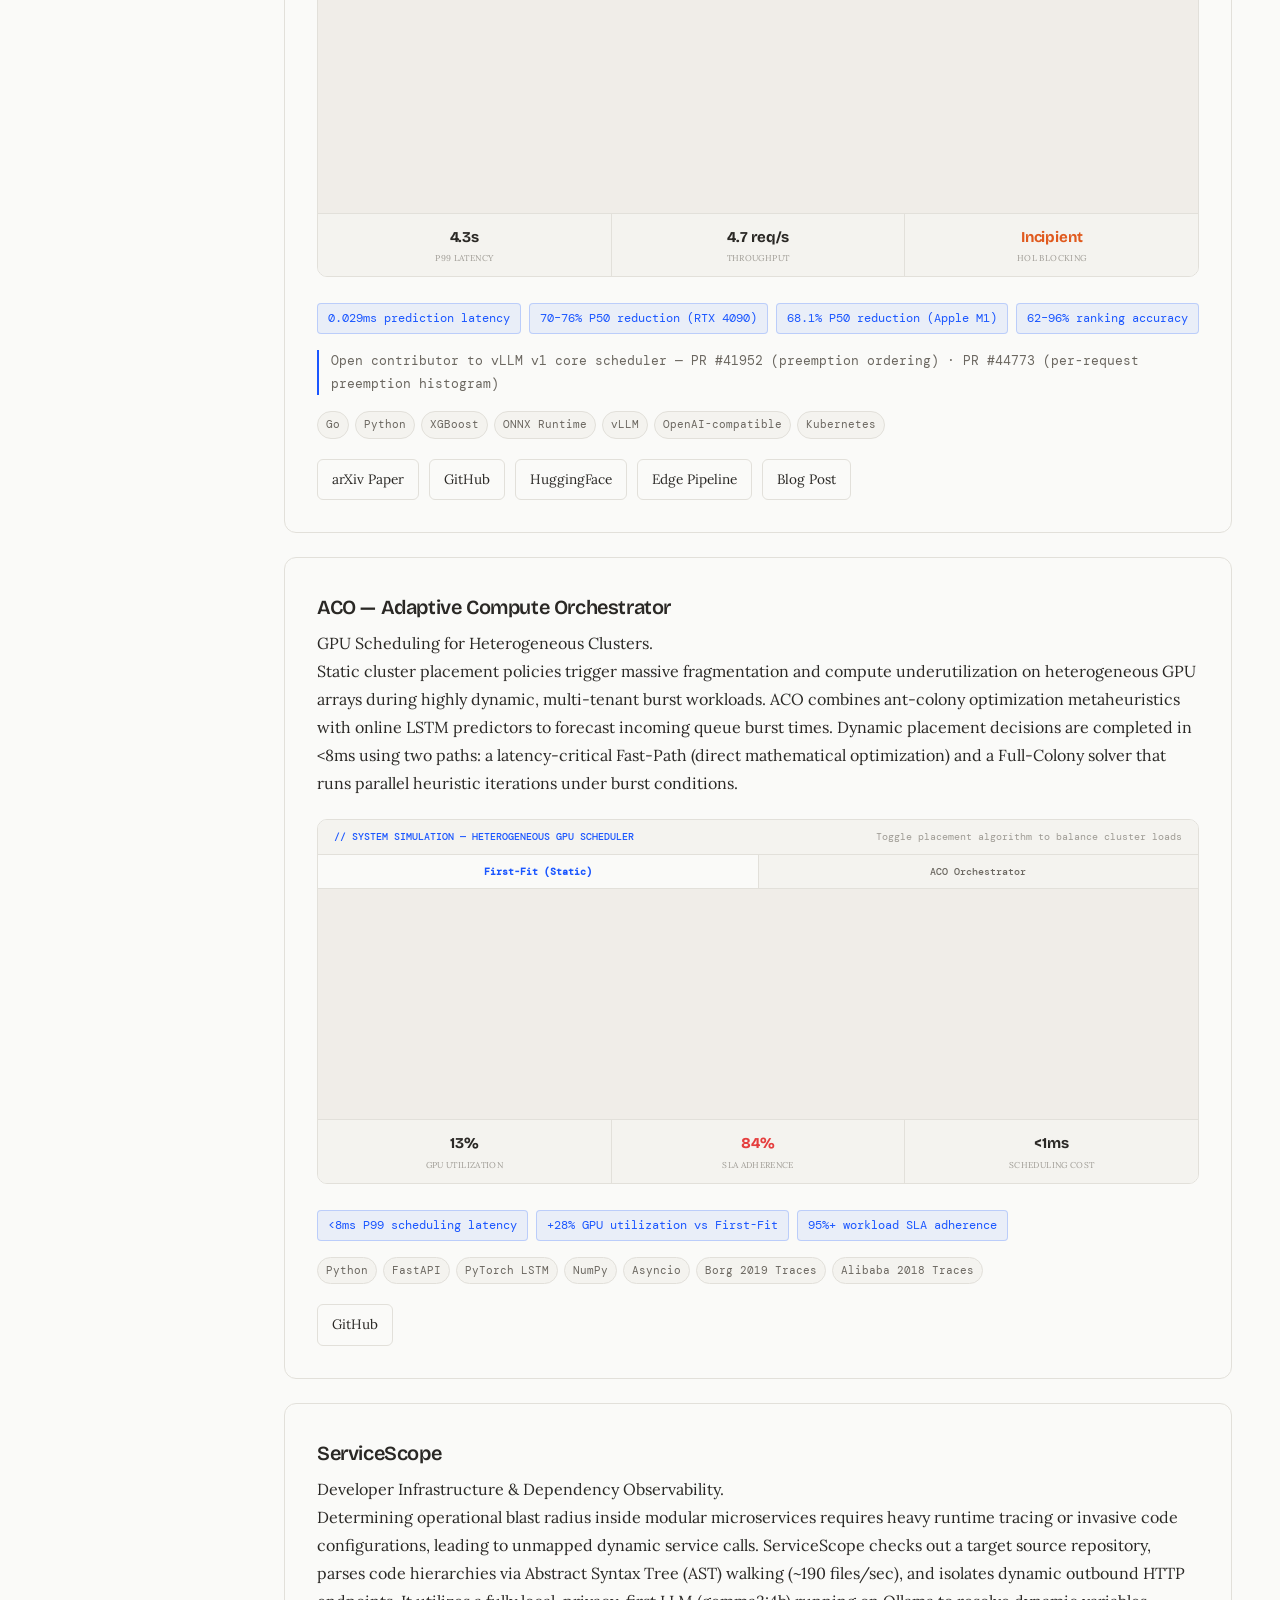
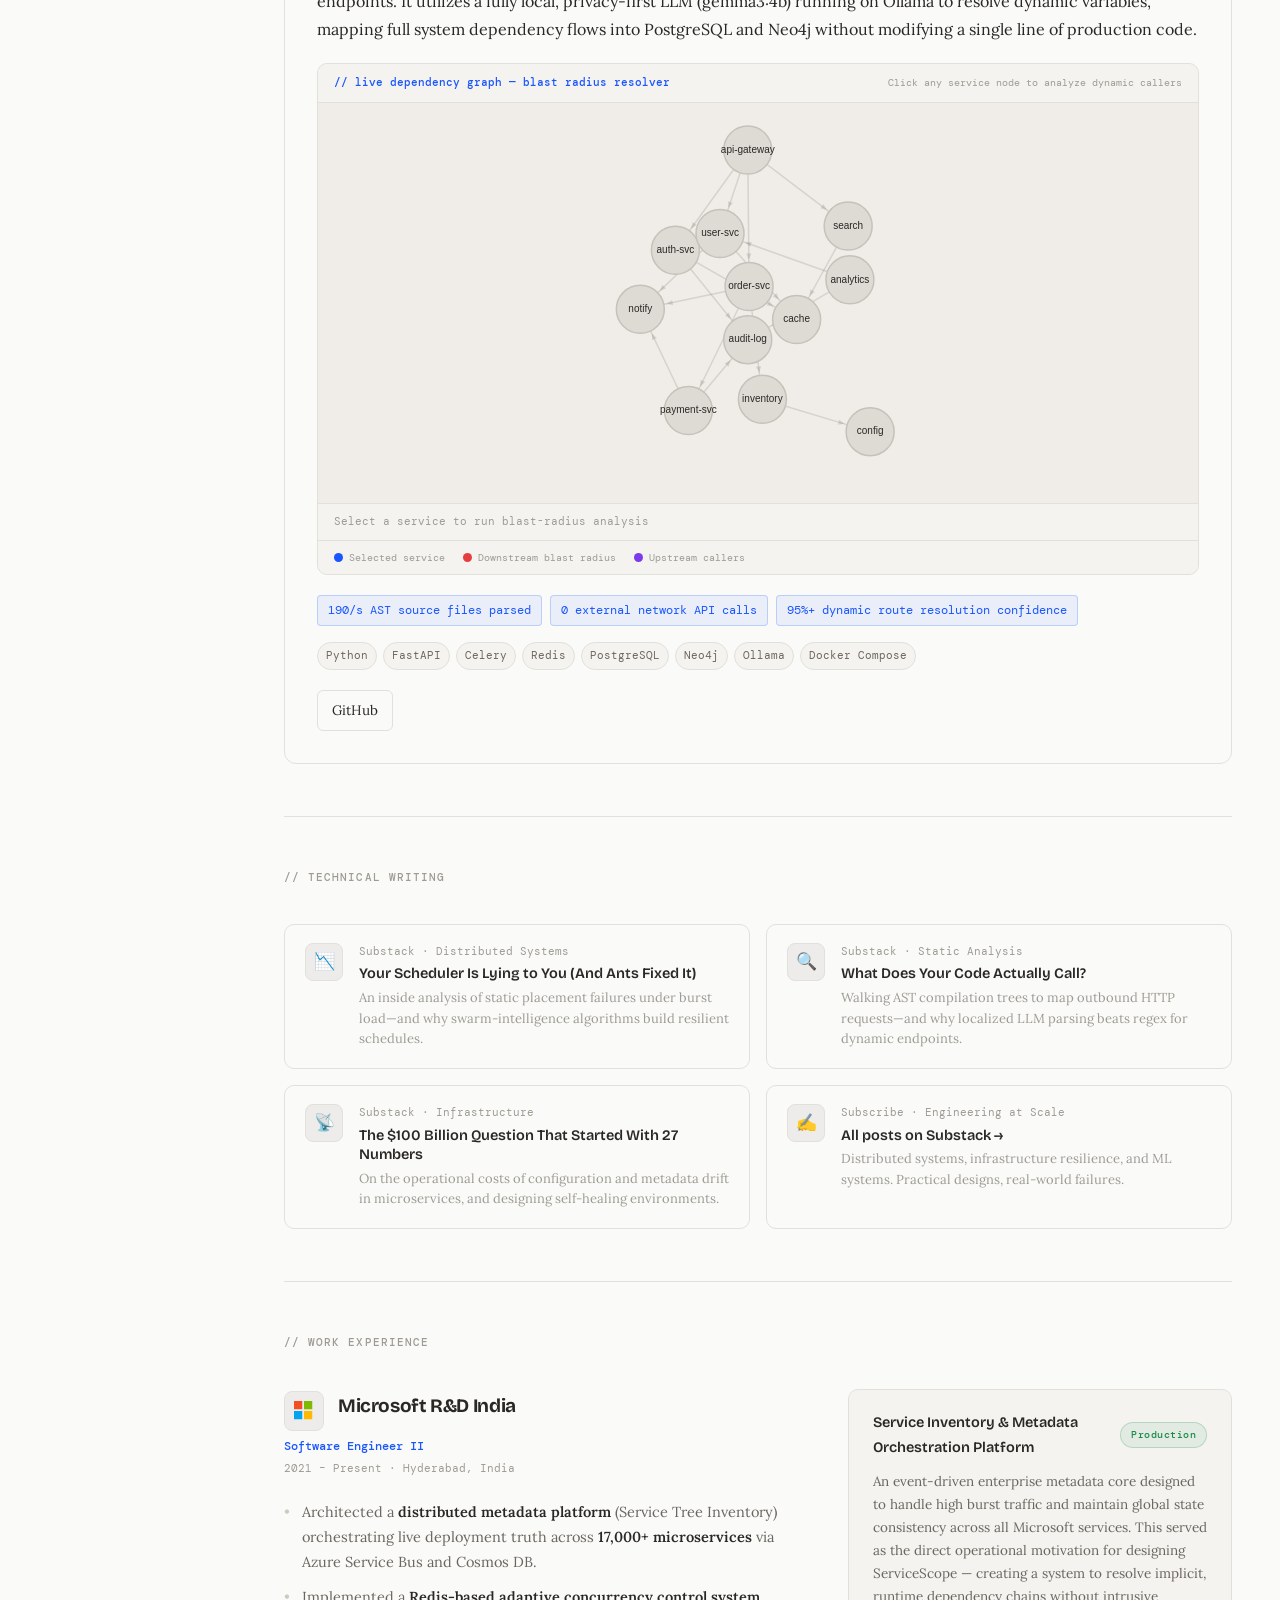
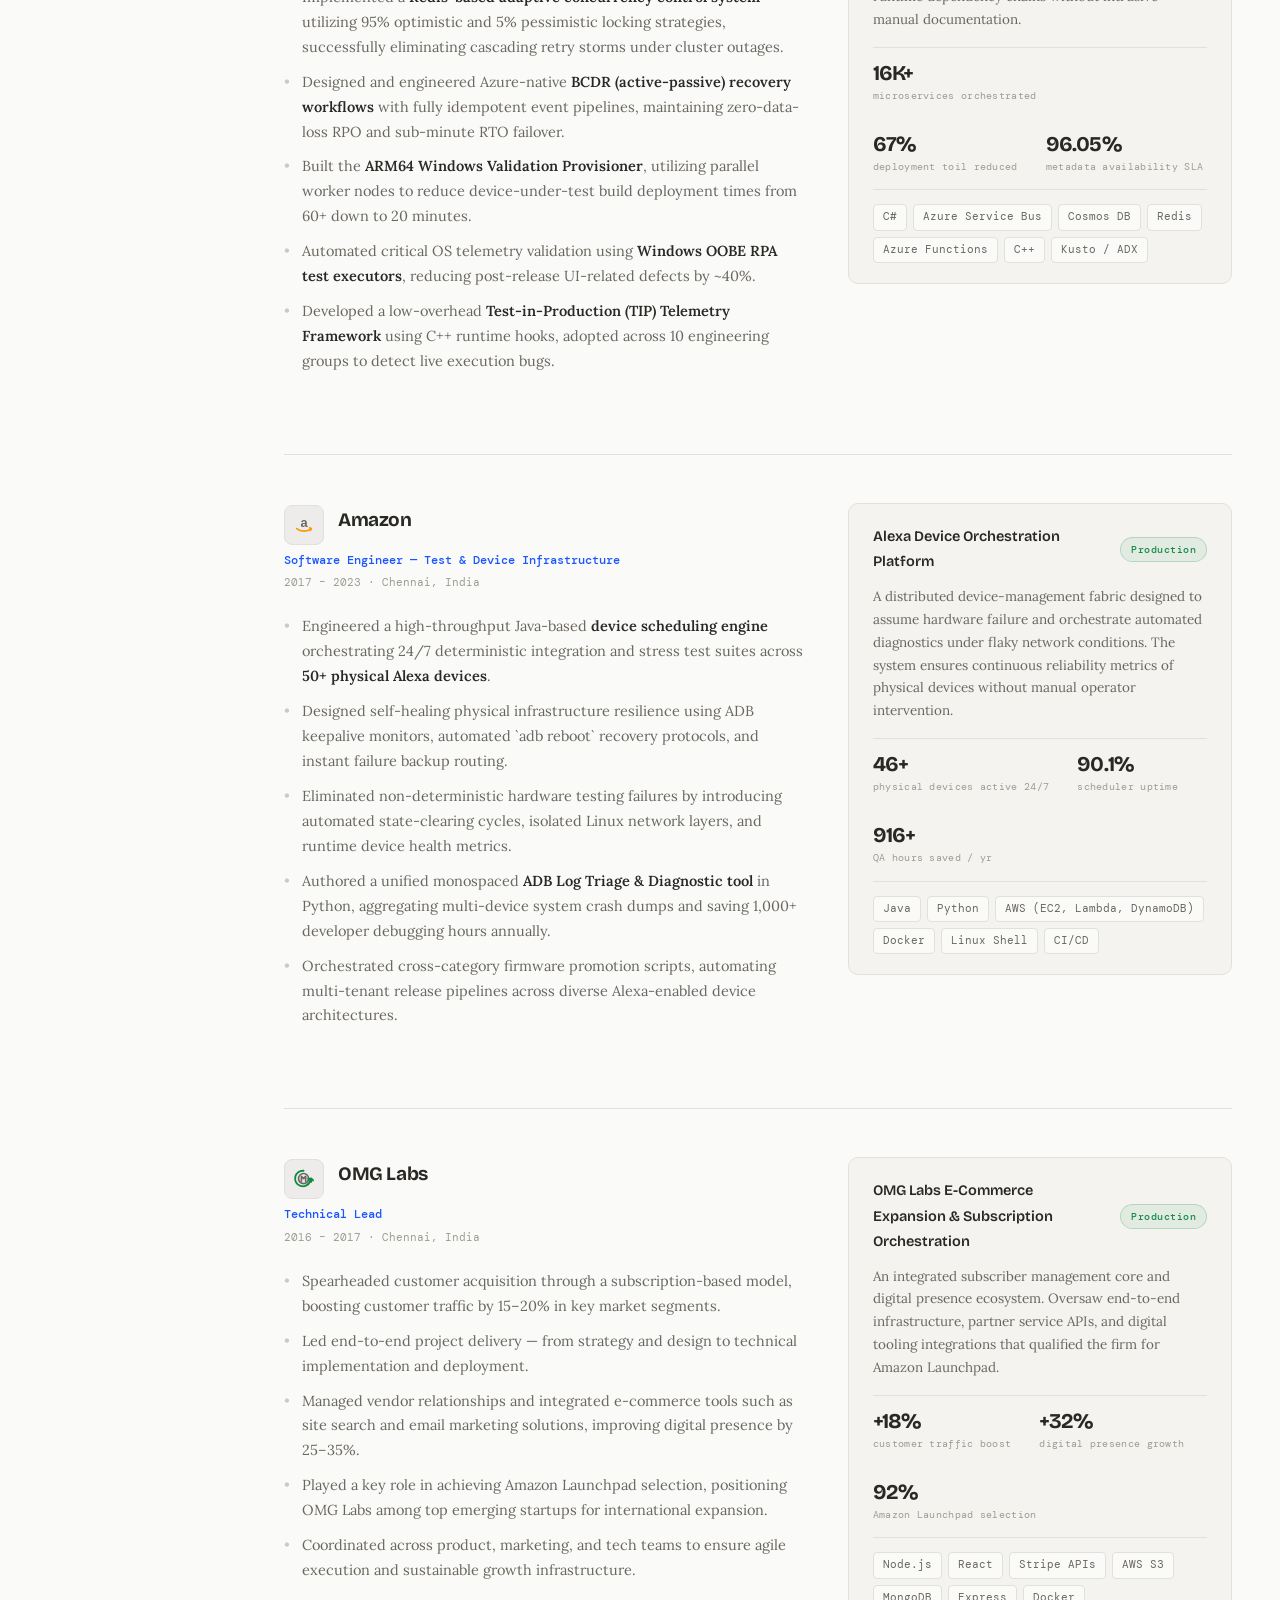
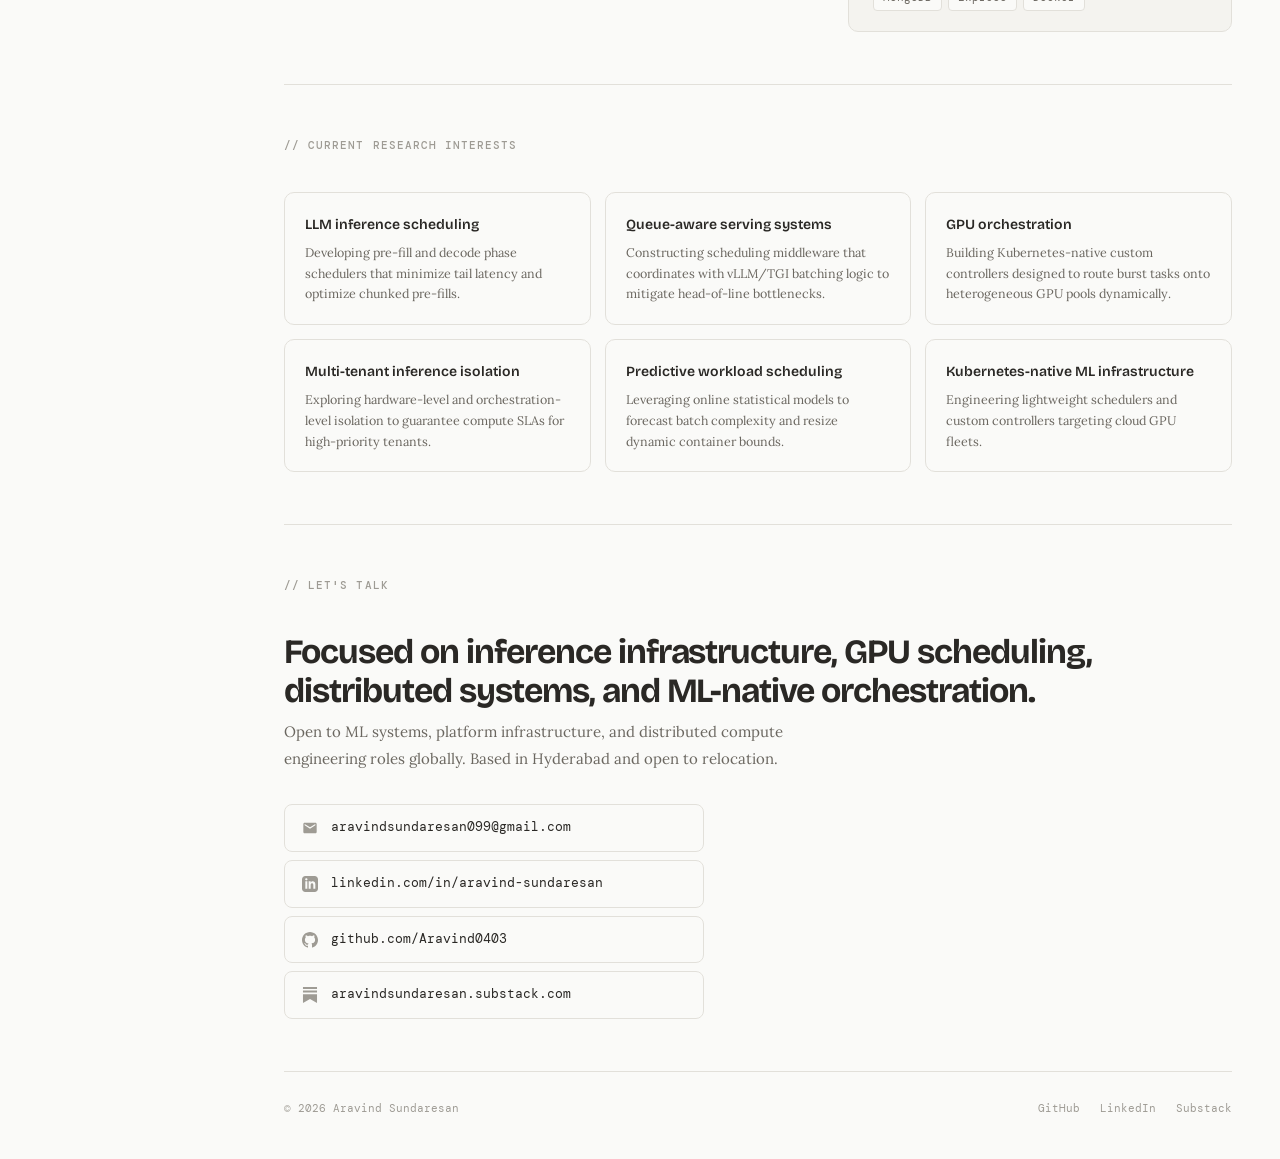
==== commit e18f55c2: "Update Clairvoyant project metrics, links, styling, and static fallback" ====
--- a/index.html
+++ b/index.html
@@ -380,7 +380,25 @@
       <h2>Open-Source Projects</h2>
       <p><strong>ServiceScope:</strong> AI-native blast-radius analysis for Python microservices using AST walking and local LLM inference. Python, FastAPI, Celery, PostgreSQL, Neo4j, Ollama, Redis, Docker.</p>
       <p><strong>ACO — Adaptive Compute Orchestrator:</strong> Predictive job scheduler with LSTM per-node predictors and ant-colony optimisation. Python, FastAPI, PyTorch, Asyncio. 202 tests passing.</p>
-      <p><strong>Clairvoyant Scheduler (Research):</strong> XGBoost classifier predicting LLM output complexity to prevent head-of-line blocking in vLLM. Go, ONNX Runtime, Python.</p>
+      <div class="static-project">
+          <h3>Clairvoyant — Predictive SJF Scheduler for LLM Inference</h3>
+          <p><em>Eliminates Head-of-Line Blocking in serial LLM backends via ML-driven Shortest-Job-First scheduling.</em></p>
+          <p>Serial inference backends (Ollama, llama.cpp) dispatch requests FCFS — short requests queue behind long ones and P50 latency collapses under burst load. Clairvoyant is a Go HTTP sidecar proxy that predicts output token length in 0.029ms using an ONNX-exported XGBoost model, reorders requests via a min-heap priority queue with starvation protection, and reduces short-request P50 latency by 70–76% on RTX 4090 and 68.1% on Apple M1. Validated across 7 public LLM datasets with 62–96% ranking accuracy.</p>
+          
+          <ul>
+              <li><strong>Metrics:</strong> 0.029ms prediction latency | 70–76% P50 reduction (RTX 4090) | 68.1% P50 reduction (Apple M1) | 62–96% ranking accuracy</li>
+              <li><strong>Stack:</strong> Go, Python, XGBoost, ONNX Runtime, vLLM, OpenAI-compatible, Kubernetes</li>
+              <li><strong>Open Source:</strong> Open contributor to vLLM v1 core scheduler — PR #41952 (preemption ordering) · PR #44773 (per-request preemption histogram)</li>
+          </ul>
+          
+          <p><strong>Links:</strong> 
+              <a href="https://arxiv.org/abs/2606.07248">arXiv:2606.07248</a> | 
+              <a href="https://github.com/Aravind0403/clairvoyant-scheduler">GitHub</a> | 
+              <a href="https://huggingface.co/Aravind0495/clairvoyant-scheduler">HuggingFace</a> | 
+              <a href="https://github.com/Aravind0403/edge-llm-pipeline">Edge Pipeline</a> | 
+              <a href="https://aravind0403.github.io/runtime-gaps-create-blind-spots/">Blog</a>
+          </p>
+      </div>
       <h2>Core Skills</h2>
       <p>Distributed Systems · Event-Driven Architecture · Concurrency Control · Traffic Shaping · Observability · CI/CD Platforms · Device Orchestration · Platform Reliability · LLM Inference Infrastructure · C# · Java · Python · Go · Azure (Service Bus, Cosmos DB, Functions, ADX) · AWS (EC2, Lambda) · Redis · PostgreSQL · Neo4j · FastAPI · Celery · Docker · Alembic</p>
       <h2>Contact</h2>
--- a/style.v2.css
+++ b/style.v2.css
@@ -1822,3 +1822,81 @@
     gap: 16px;
   }
 }
+
+/* Metrics Badges */
+.project-metrics {
+    display: flex;
+    flex-wrap: wrap;
+    gap: 8px;
+    margin: 16px 0;
+}
+
+.metric-badge {
+    font-family: 'DM Mono', monospace;
+    font-size: 0.75rem;
+    padding: 4px 10px;
+    border-radius: 4px;
+    background: var(--accent-bg);
+    color: var(--accent);
+    border: 1px solid var(--accent-border);
+}
+
+/* vLLM PR Note */
+.vllm-pr-note {
+    font-family: 'DM Mono', monospace;
+    font-size: 0.8rem;
+    color: var(--text-mid);
+    margin: 12px 0;
+    padding-left: 12px;
+    border-left: 2px solid var(--accent);
+}
+
+/* Tags */
+.project-tags {
+    display: flex;
+    flex-wrap: wrap;
+    gap: 6px;
+    margin: 16px 0;
+}
+
+.tag-chip {
+    font-family: 'DM Mono', monospace;
+    font-size: 0.7rem;
+    padding: 3px 8px;
+    border-radius: 99px;
+    background: var(--bg-2);
+    color: var(--text-mid);
+    border: 1px solid var(--border);
+}
+
+[data-theme="dark"] .tag-chip {
+    background: var(--bg-3);
+    color: var(--text-mid);
+}
+
+/* Project Links Container (For the 5 buttons) */
+.project-links-container {
+    display: flex;
+    flex-wrap: wrap;
+    gap: 10px;
+    margin-top: 20px;
+}
+
+.project-link-btn {
+    font-family: 'Lora', serif;
+    font-size: 0.85rem;
+    padding: 8px 14px;
+    border-radius: 6px;
+    text-decoration: none;
+    transition: all 0.2s ease;
+    border: 1px solid var(--border);
+    color: var(--text);
+    background: transparent;
+}
+
+.project-link-btn:hover {
+    background: var(--accent);
+    color: white;
+    border-color: var(--accent);
+    transform: translateY(-2px);
+}
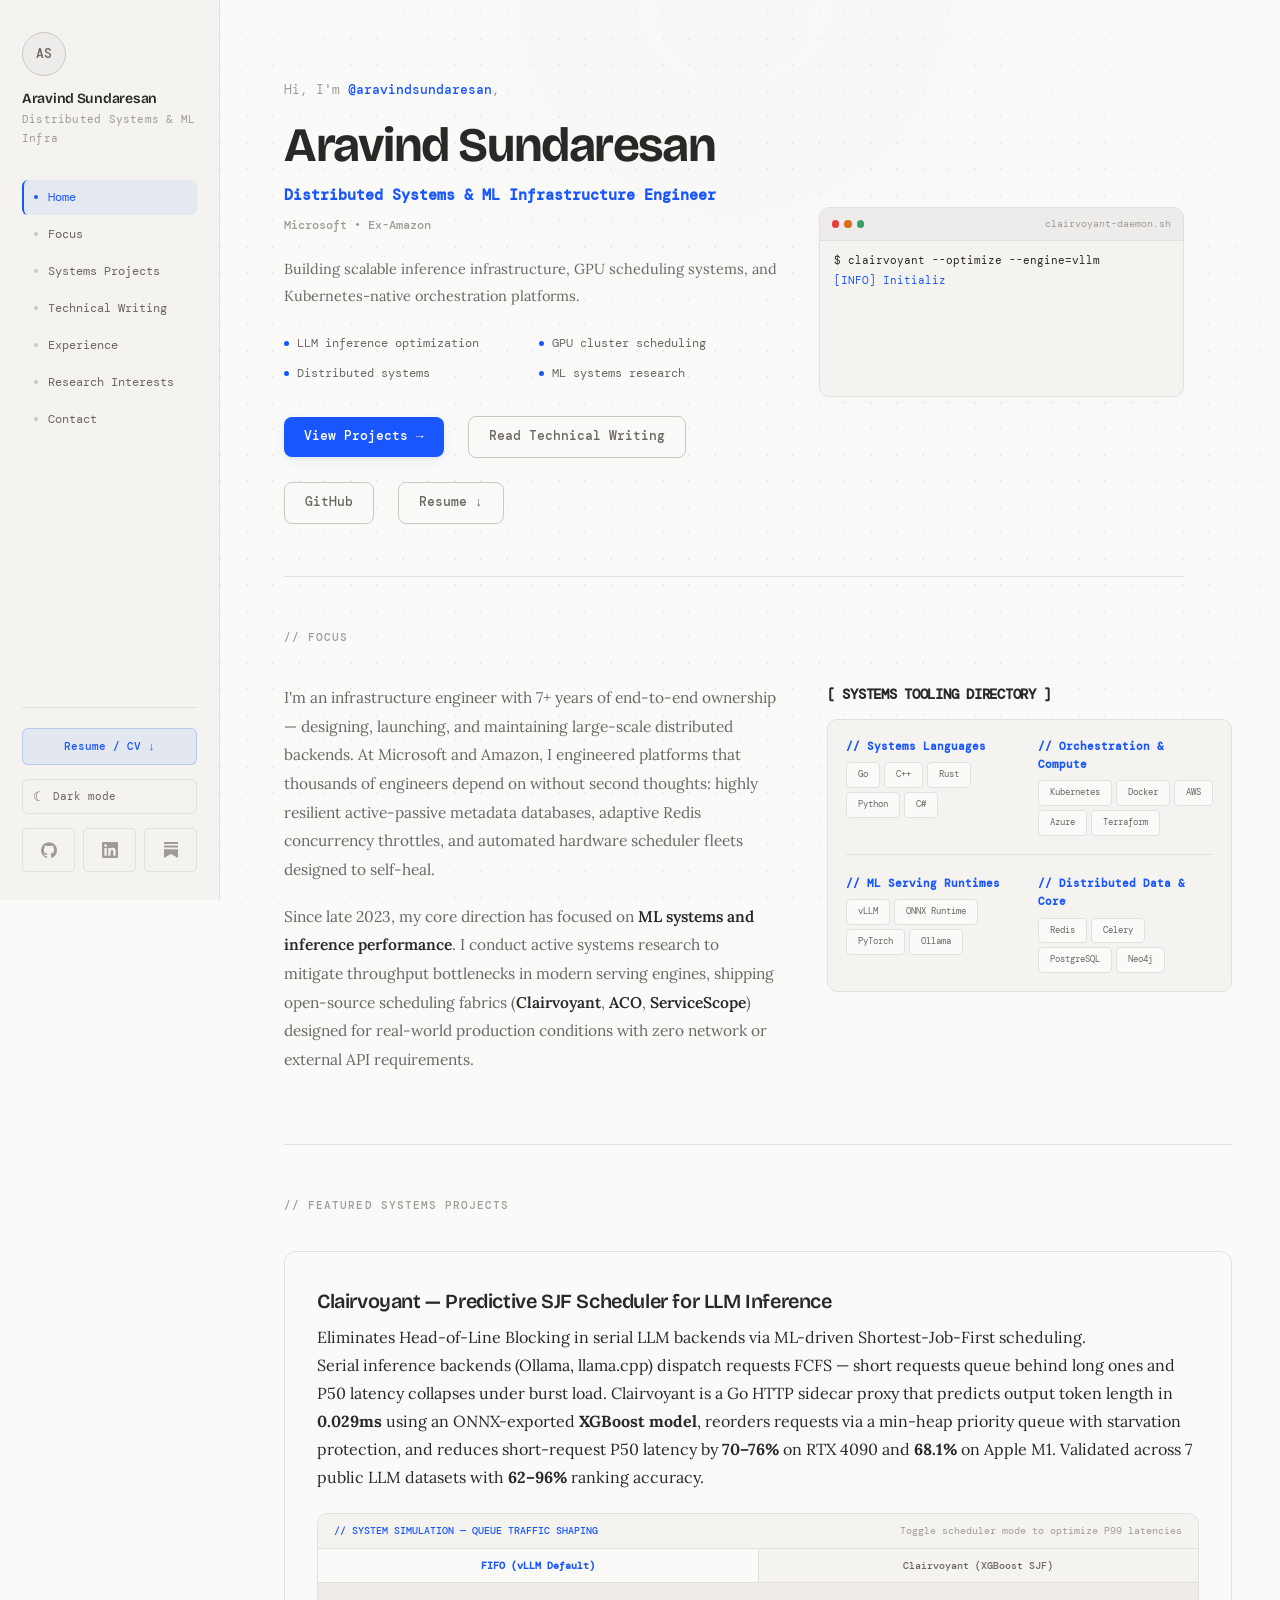
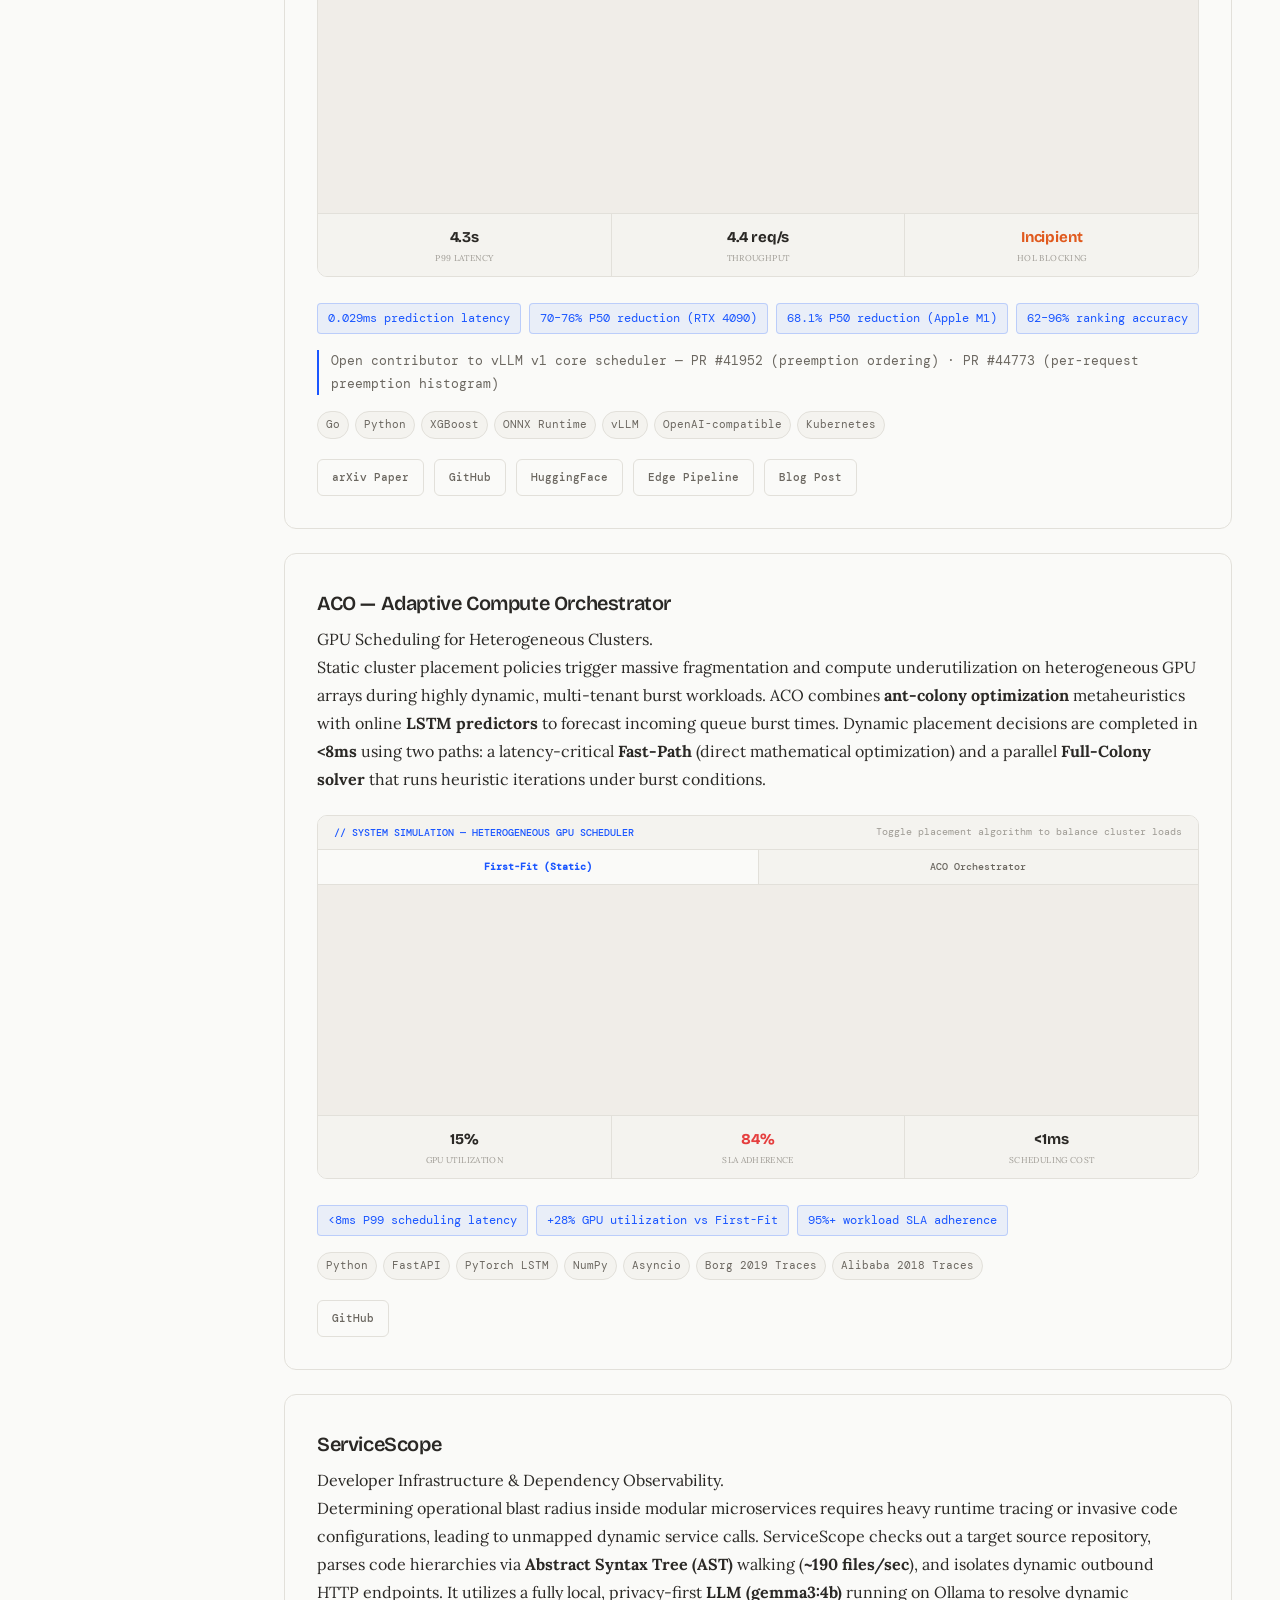
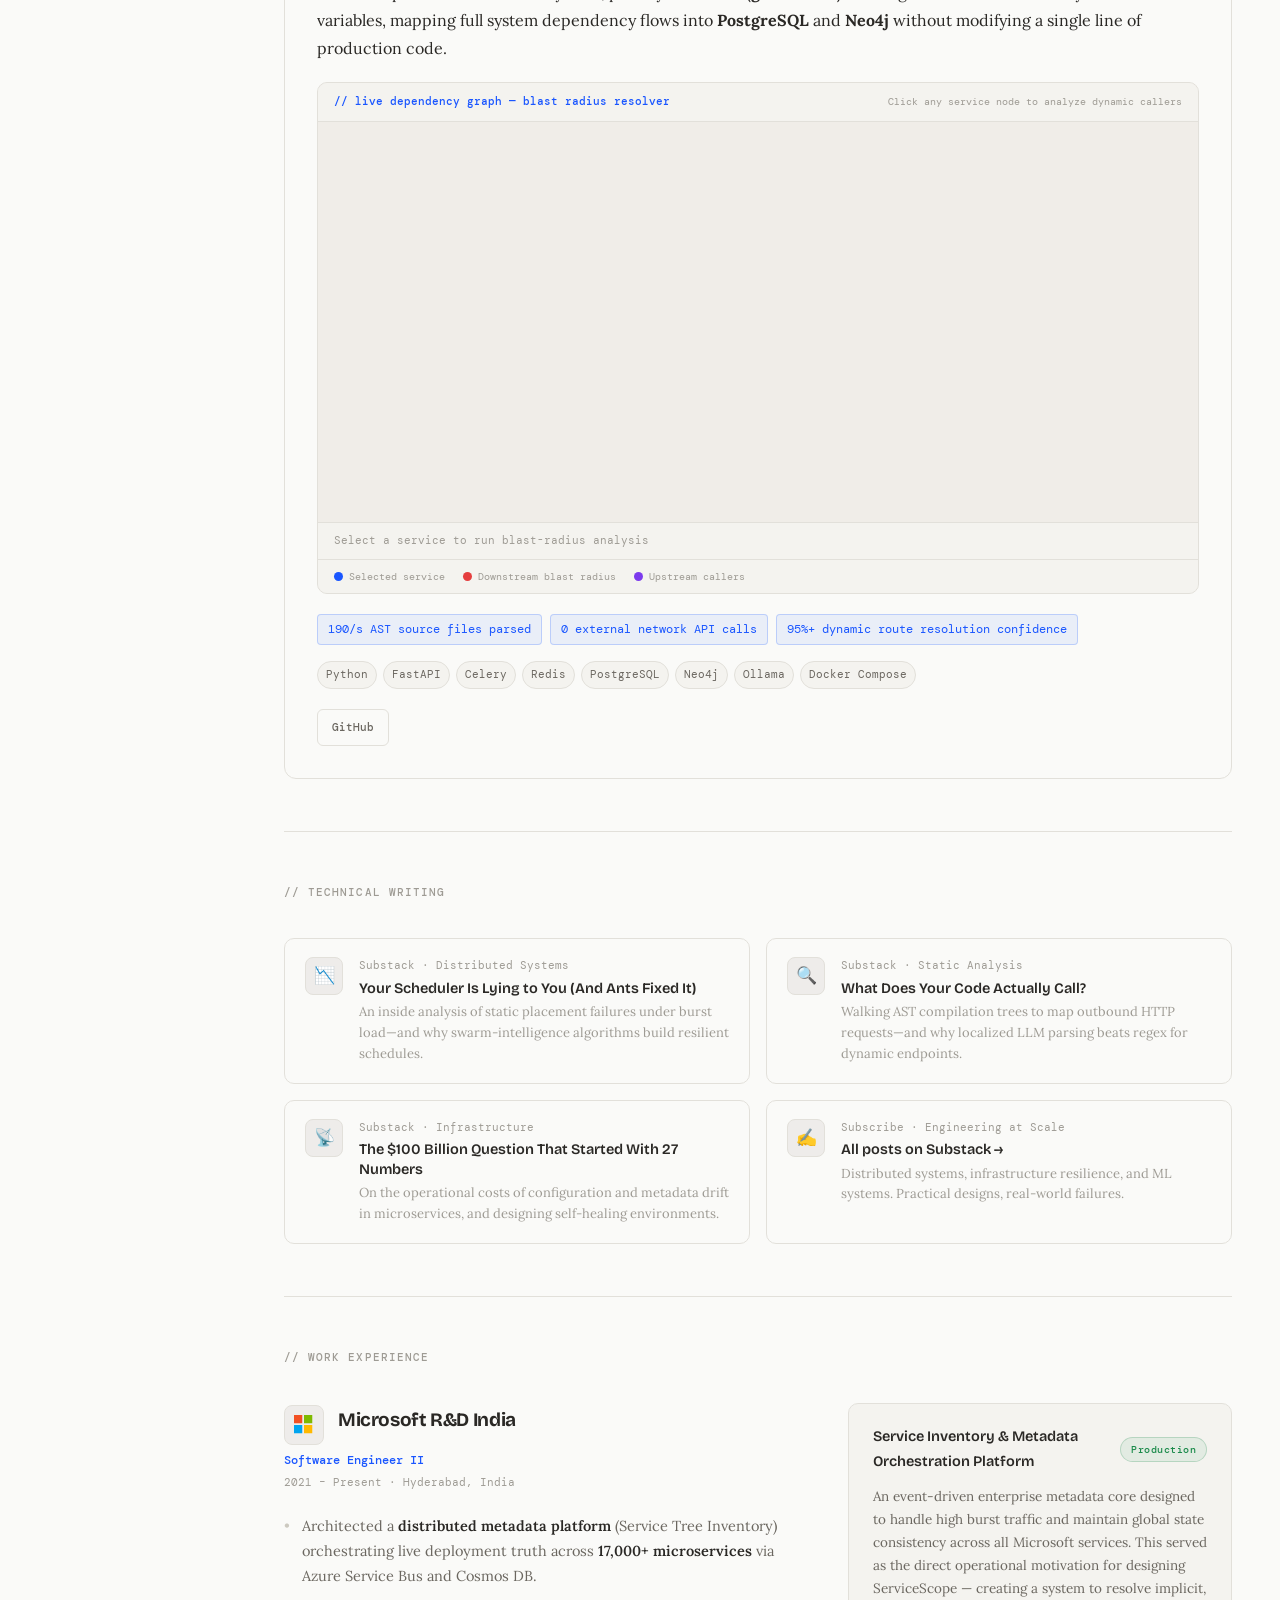
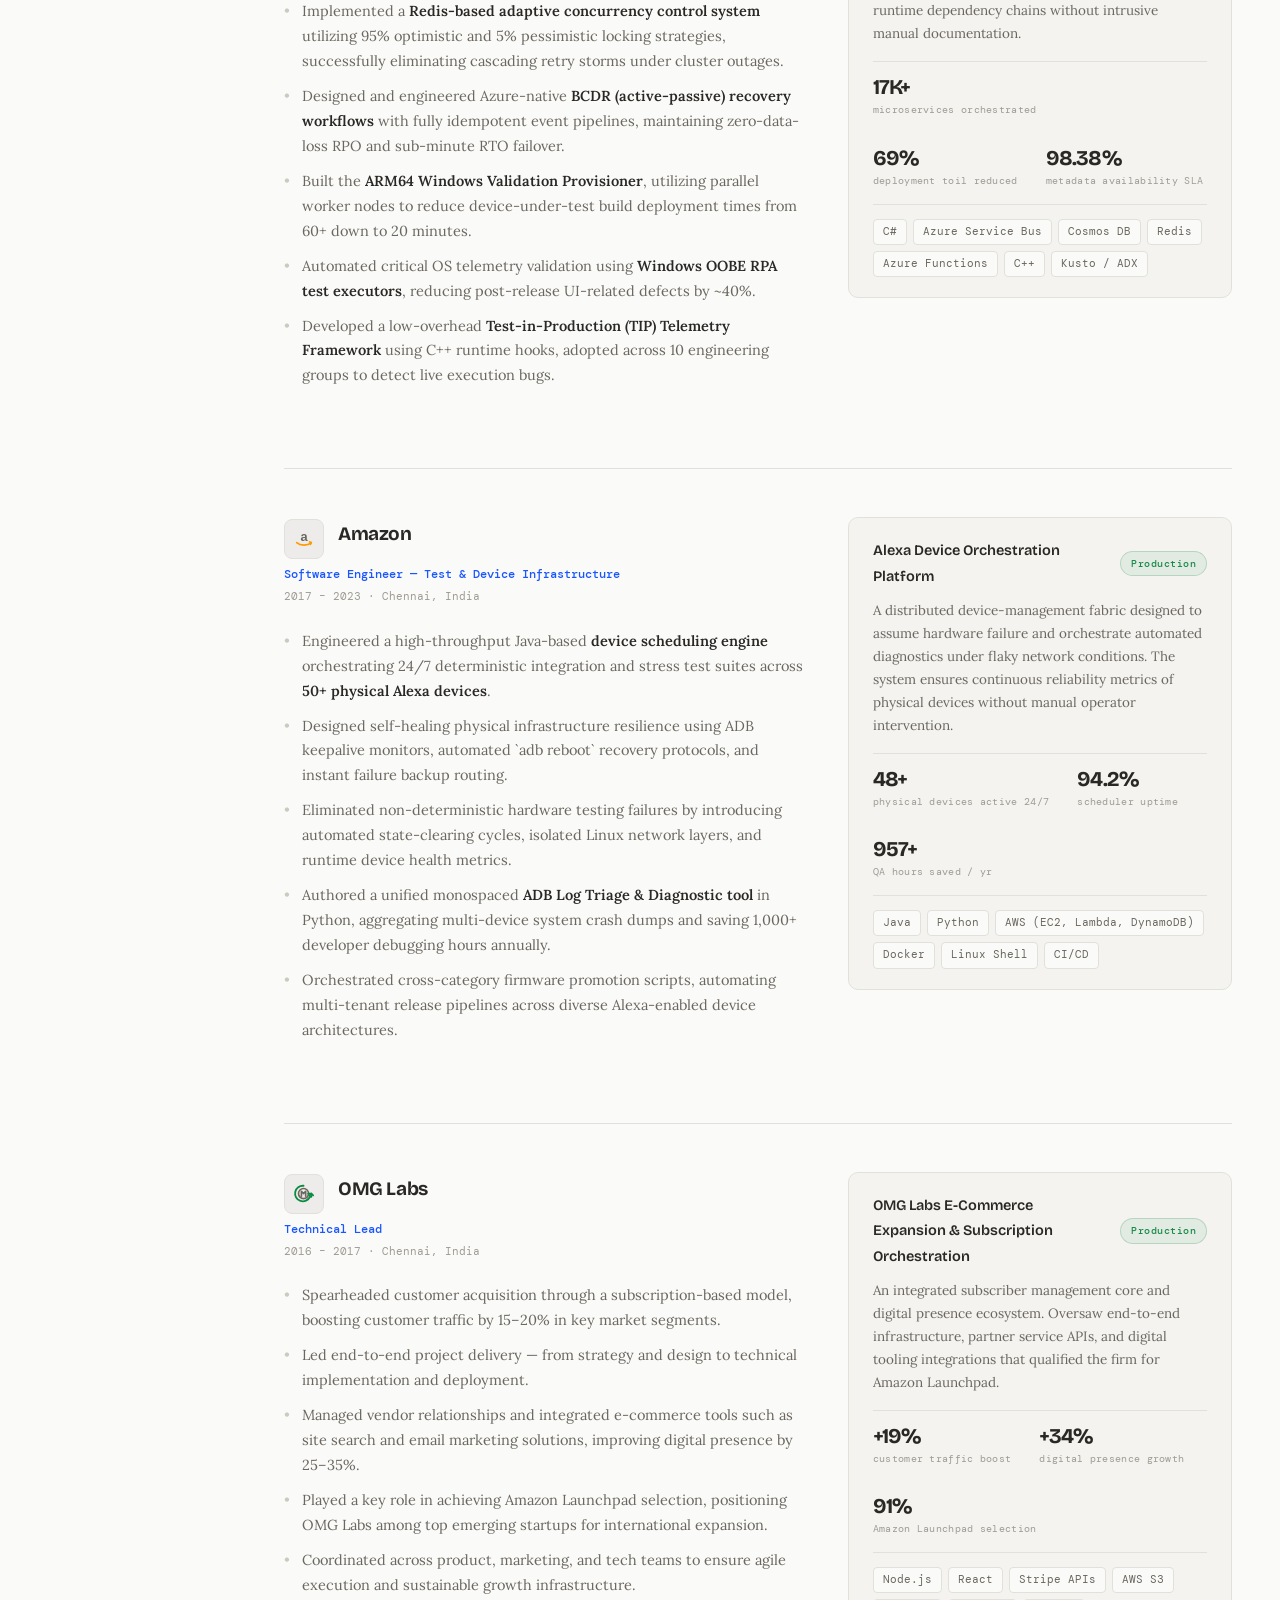
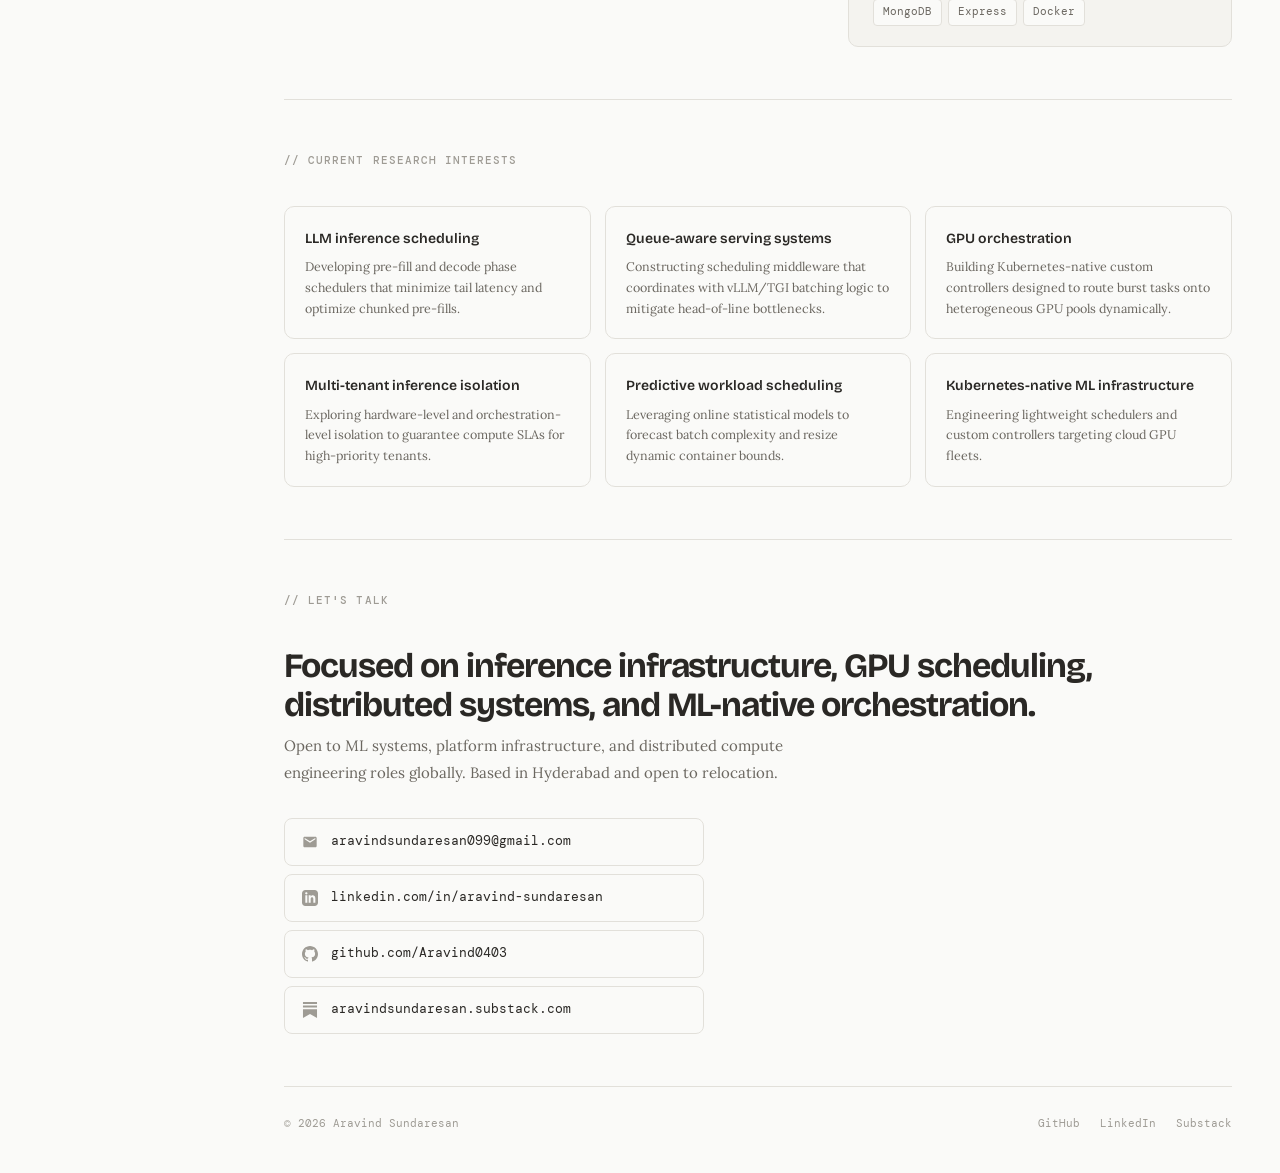
==== commit ea599dd0: "Fix overlay click blocking on mobile, match project link button fonts, and add description bolding" ====
--- a/index.html
+++ b/index.html
@@ -383,7 +383,7 @@
       <div class="static-project">
           <h3>Clairvoyant — Predictive SJF Scheduler for LLM Inference</h3>
           <p><em>Eliminates Head-of-Line Blocking in serial LLM backends via ML-driven Shortest-Job-First scheduling.</em></p>
-          <p>Serial inference backends (Ollama, llama.cpp) dispatch requests FCFS — short requests queue behind long ones and P50 latency collapses under burst load. Clairvoyant is a Go HTTP sidecar proxy that predicts output token length in 0.029ms using an ONNX-exported XGBoost model, reorders requests via a min-heap priority queue with starvation protection, and reduces short-request P50 latency by 70–76% on RTX 4090 and 68.1% on Apple M1. Validated across 7 public LLM datasets with 62–96% ranking accuracy.</p>
+          <p>Serial inference backends (Ollama, llama.cpp) dispatch requests FCFS — short requests queue behind long ones and P50 latency collapses under burst load. Clairvoyant is a Go HTTP sidecar proxy that predicts output token length in <strong>0.029ms</strong> using an ONNX-exported <strong>XGBoost model</strong>, reorders requests via a min-heap priority queue with starvation protection, and reduces short-request P50 latency by <strong>70–76%</strong> on RTX 4090 and <strong>68.1%</strong> on Apple M1. Validated across 7 public LLM datasets with <strong>62–96%</strong> ranking accuracy.</p>
           
           <ul>
               <li><strong>Metrics:</strong> 0.029ms prediction latency | 70–76% P50 reduction (RTX 4090) | 68.1% P50 reduction (Apple M1) | 62–96% ranking accuracy</li>
--- a/style.v2.css
+++ b/style.v2.css
@@ -404,16 +404,20 @@
 
 /* ─── DRAWER OVERLAY ─────────────────────────────────────── */
 .drawer-overlay {
-  display: none;
+  display: block;
   position: fixed;
   inset: 0;
   background: rgba(0,0,0,0.4);
   z-index: 190;
   opacity: 0;
+  pointer-events: none;
   transition: opacity var(--dur) var(--ease);
 }
 
-.drawer-overlay.is-visible { opacity: 1; }
+.drawer-overlay.is-visible {
+  opacity: 1;
+  pointer-events: auto;
+}
 
 /* ─── SECTIONS ───────────────────────────────────────────── */
 section {
@@ -1394,8 +1398,6 @@
     box-shadow: 8px 0 32px rgba(0,0,0,0.12);
   }
 
-  .drawer-overlay { display: block; }
-
   .mobile-header { display: flex; }
 
   .content {
@@ -1883,14 +1885,15 @@
 }
 
 .project-link-btn {
-    font-family: 'Lora', serif;
-    font-size: 0.85rem;
+    font-family: var(--mono);
+    font-size: 11px;
+    font-weight: 500;
     padding: 8px 14px;
     border-radius: 6px;
     text-decoration: none;
-    transition: all 0.2s ease;
+    transition: all var(--dur) var(--ease);
     border: 1px solid var(--border);
-    color: var(--text);
+    color: var(--text-mid);
     background: transparent;
 }
 
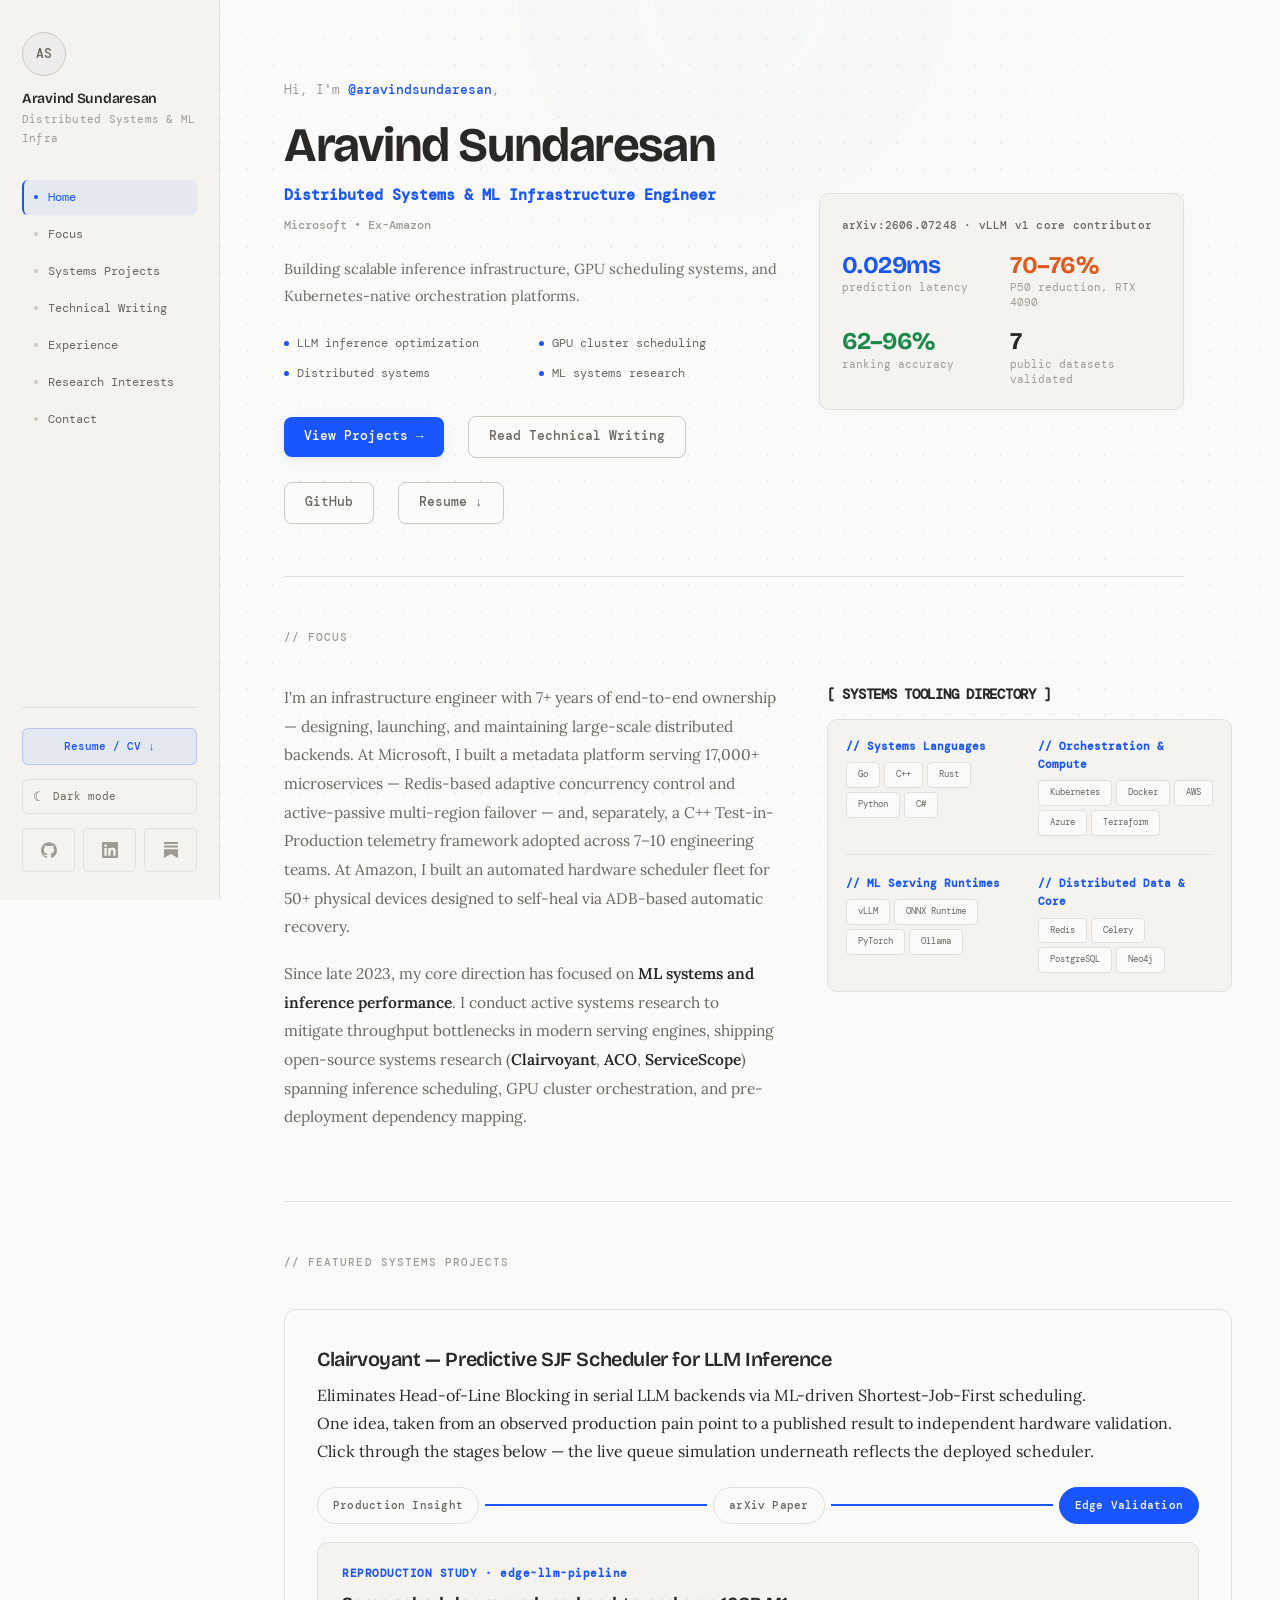
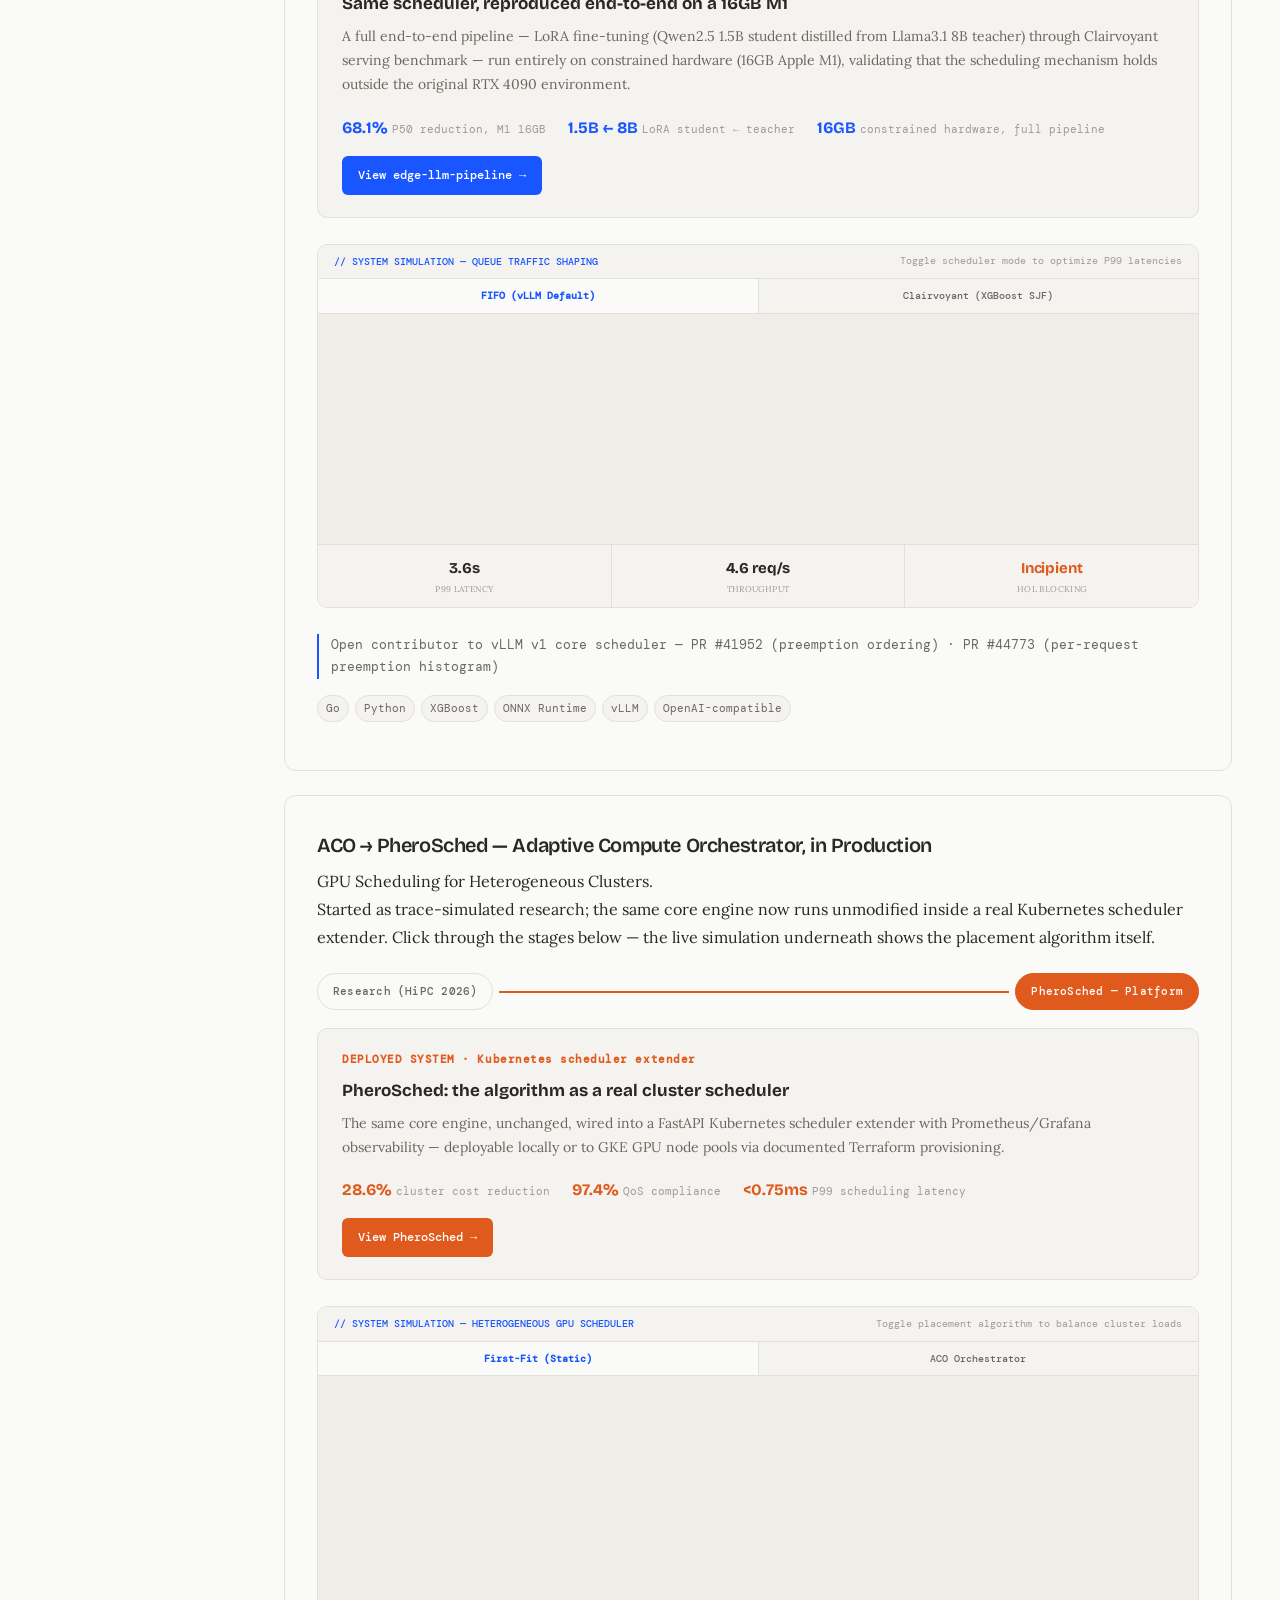
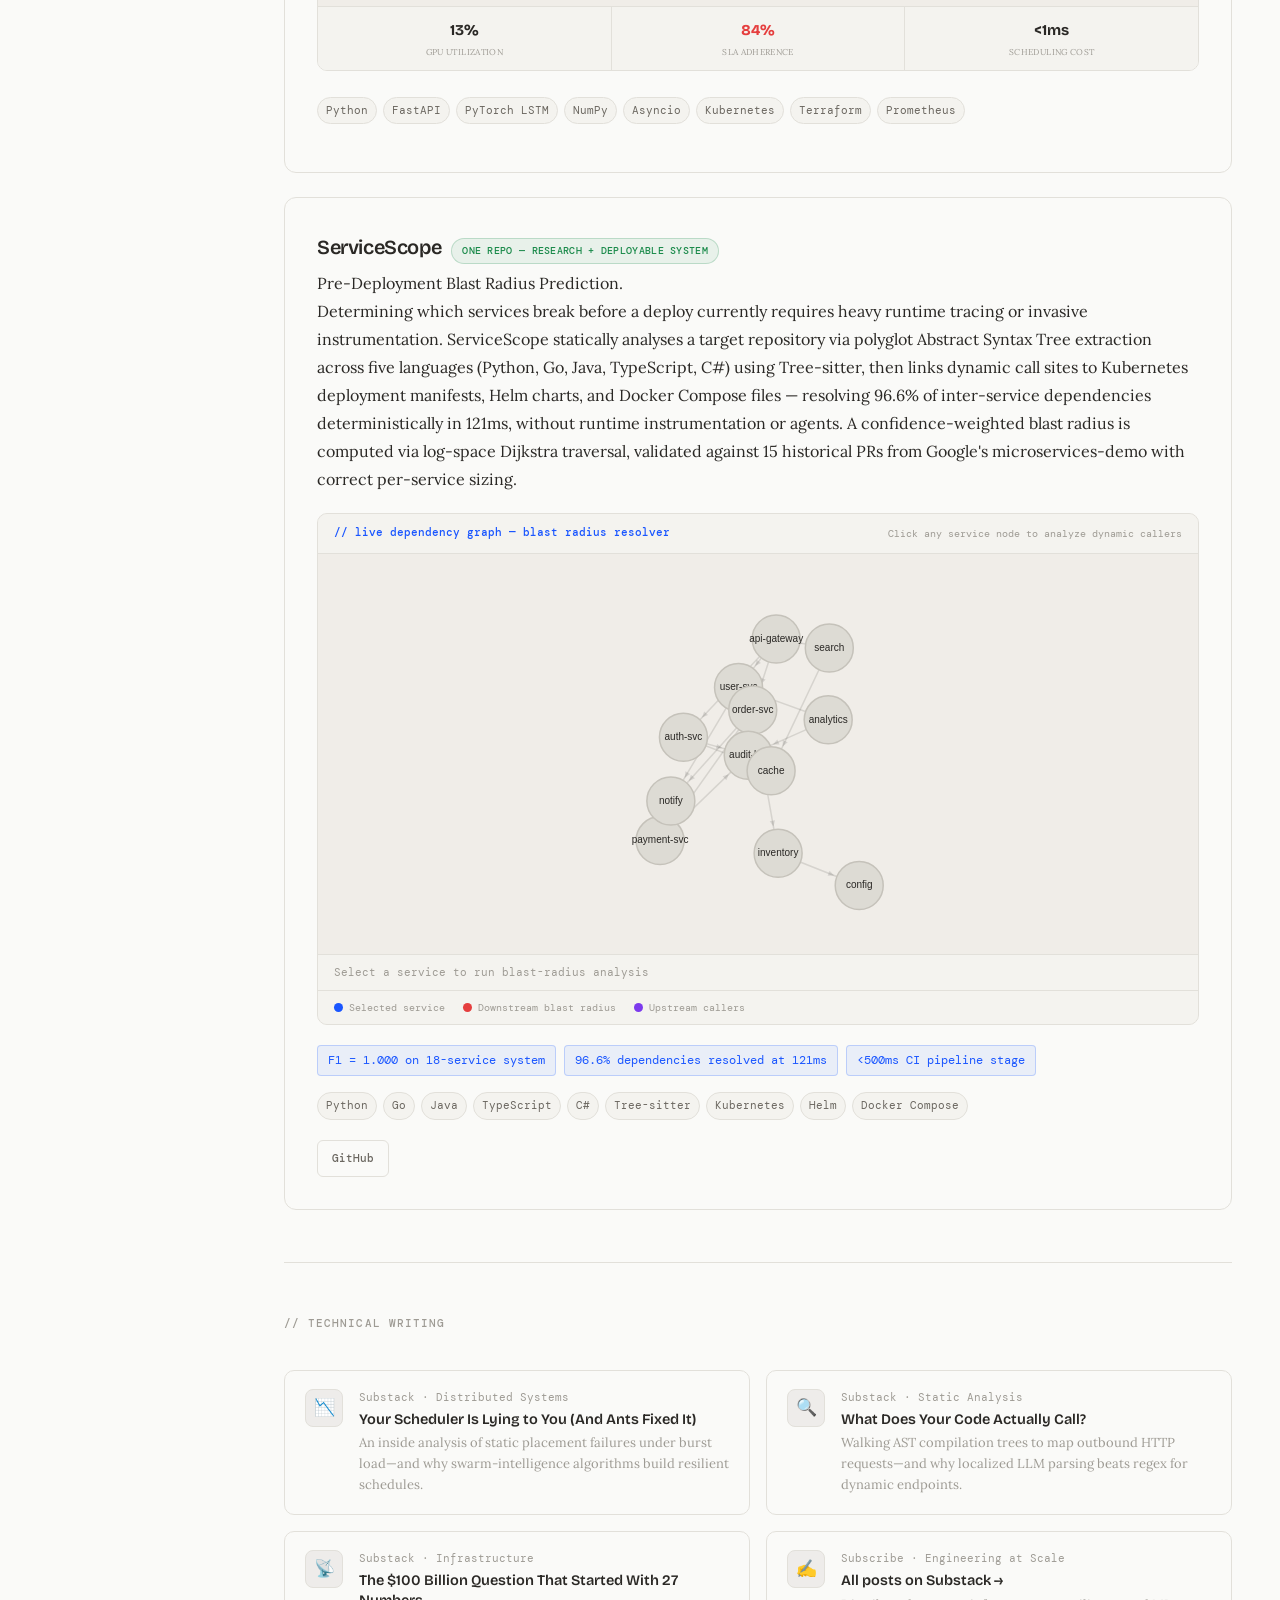
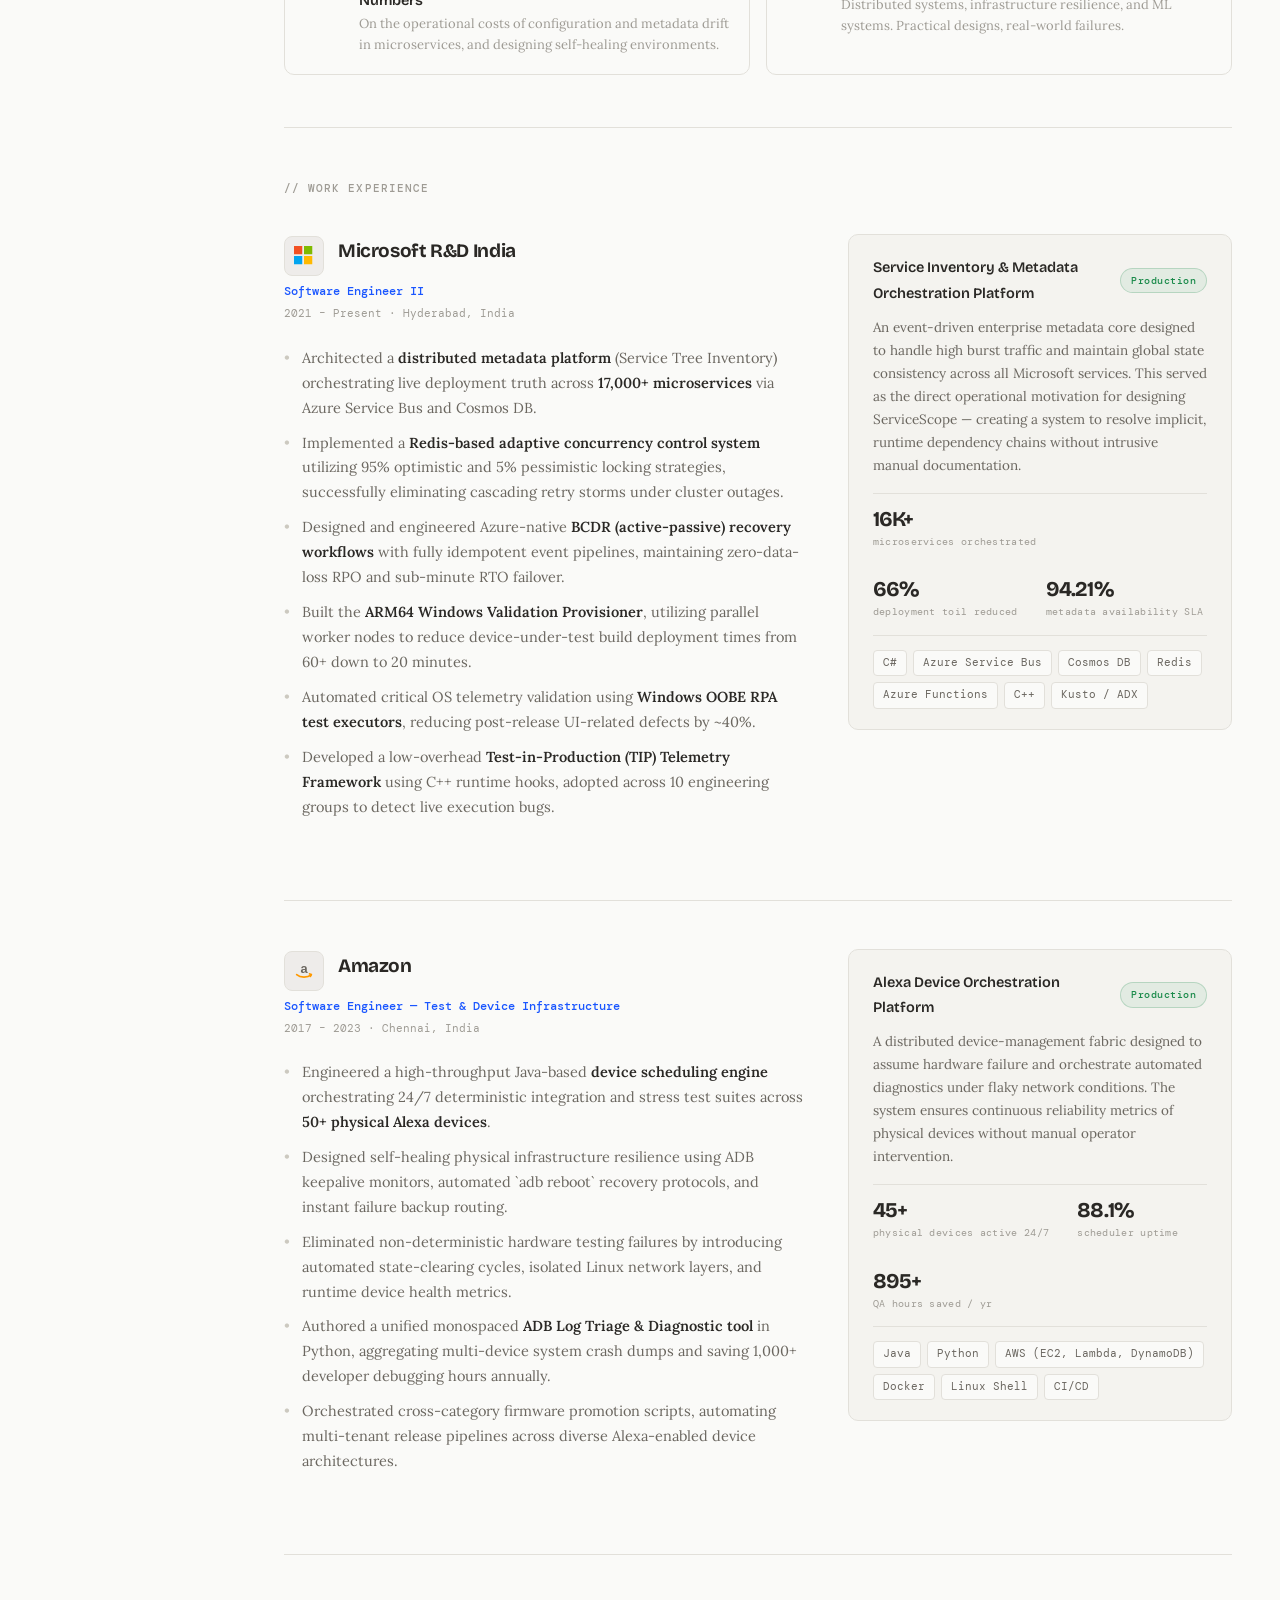
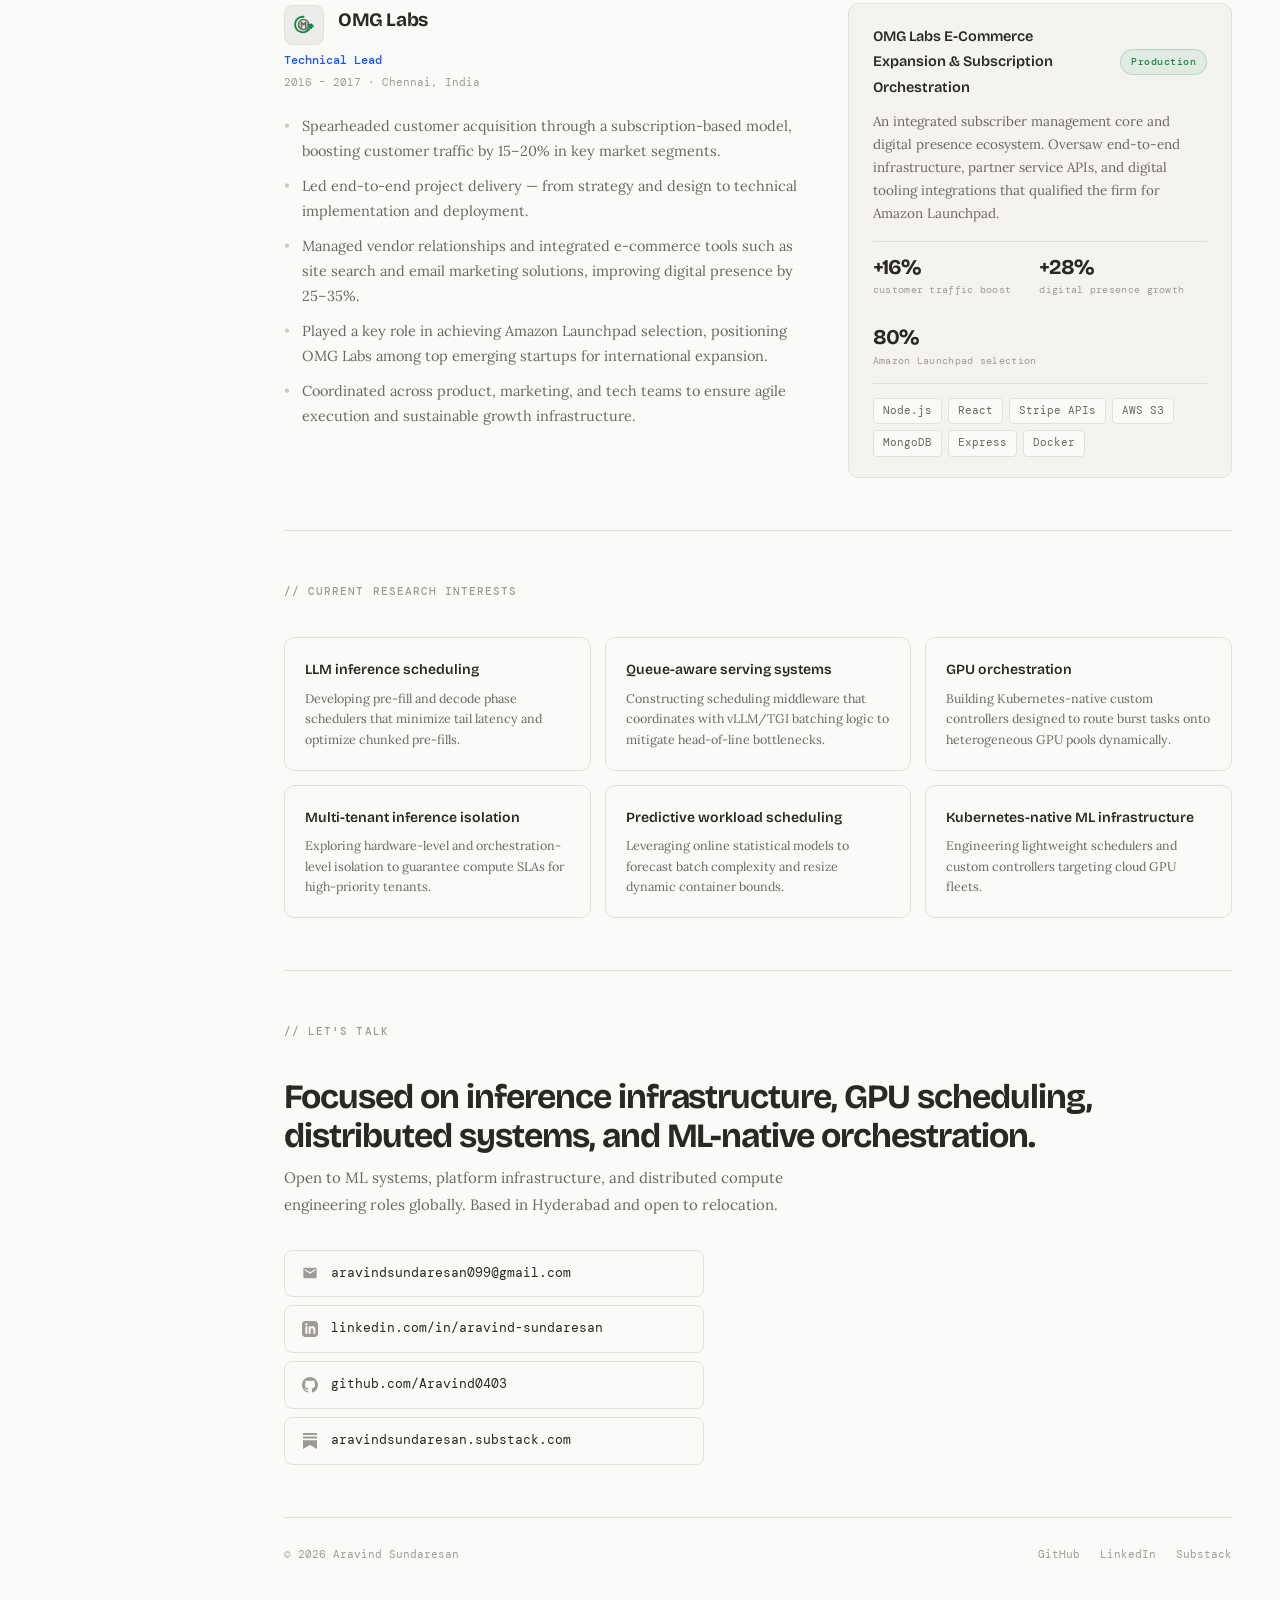
==== commit 5499620d: "Changes as per the changes to the Projects" ====
--- a/index.html
+++ b/index.html
@@ -193,18 +193,26 @@
           </div>
 
           <div class="hero-right">
-            <!-- Simulated micro-terminal widget -->
-            <div class="hero-terminal" aria-hidden="true">
-              <div class="term-header">
-                <div class="term-dots">
-                  <span class="term-dot red"></span>
-                  <span class="term-dot yellow"></span>
-                  <span class="term-dot green"></span>
-                </div>
-                <span class="term-title">clairvoyant-daemon.sh</span>
-              </div>
-              <div class="term-body" id="term-body">
-                <!-- Lines will be dynamically generated by Javascript -->
+            <!-- Credentials + key results, replacing decorative terminal -->
+            <div class="hero-stats-card">
+              <div class="hero-stats-credential">arXiv:2606.07248 &middot; vLLM v1 core contributor</div>
+              <div class="hero-stats-grid">
+                <div class="hero-stats-item">
+                  <span class="hero-stats-num" style="color: var(--accent);">0.029ms</span>
+                  <span class="hero-stats-lbl">prediction latency</span>
+                </div>
+                <div class="hero-stats-item">
+                  <span class="hero-stats-num" style="color: var(--accent-warm);">70&ndash;76%</span>
+                  <span class="hero-stats-lbl">P50 reduction, RTX 4090</span>
+                </div>
+                <div class="hero-stats-item">
+                  <span class="hero-stats-num" style="color: var(--accent-green);">62&ndash;96%</span>
+                  <span class="hero-stats-lbl">ranking accuracy</span>
+                </div>
+                <div class="hero-stats-item">
+                  <span class="hero-stats-num">7</span>
+                  <span class="hero-stats-lbl">public datasets validated</span>
+                </div>
               </div>
             </div>
           </div>
@@ -219,11 +227,11 @@
         <div class="focus-split">
           <div class="focus-left">
             <p class="about-body">
-              I'm an infrastructure engineer with 7+ years of end-to-end ownership — designing, launching, and maintaining large-scale distributed backends. At Microsoft and Amazon, I engineered platforms that thousands of engineers depend on without second thoughts: highly resilient active-passive metadata databases, adaptive Redis concurrency throttles, and automated hardware scheduler fleets designed to self-heal.
+              I'm an infrastructure engineer with 7+ years of end-to-end ownership — designing, launching, and maintaining large-scale distributed backends. At Microsoft, I built a metadata platform serving 17,000+ microservices — Redis-based adaptive concurrency control and active-passive multi-region failover — and, separately, a C++ Test-in-Production telemetry framework adopted across 7–10 engineering teams. At Amazon, I built an automated hardware scheduler fleet for 50+ physical devices designed to self-heal via ADB-based automatic recovery.
             </p>
 
             <p class="about-body">
-              Since late 2023, my core direction has focused on <strong>ML systems and inference performance</strong>. I conduct active systems research to mitigate throughput bottlenecks in modern serving engines, shipping open-source scheduling fabrics (<strong>Clairvoyant</strong>, <strong>ACO</strong>, <strong>ServiceScope</strong>) designed for real-world production conditions with zero network or external API requirements.
+              Since late 2023, my core direction has focused on <strong>ML systems and inference performance</strong>. I conduct active systems research to mitigate throughput bottlenecks in modern serving engines, shipping open-source systems research (<strong>Clairvoyant</strong>, <strong>ACO</strong>, <strong>ServiceScope</strong>) spanning inference scheduling, GPU cluster orchestration, and pre-deployment dependency mapping.
             </p>
           </div>
 
--- a/style.v2.css
+++ b/style.v2.css
@@ -1473,7 +1473,62 @@
   flex-shrink: 0;
 }
 
-/* ─── TERMINAL WIDGET ─────────────────────────────────────── */
+/* ─── HERO STATS CARD ─────────────────────────────────────── */
+.hero-stats-card {
+  background: var(--bg-2);
+  border: 1px solid var(--border);
+  border-radius: 10px;
+  padding: 22px;
+  box-shadow: 0 4px 20px rgba(0,0,0,0.02);
+  display: none;
+}
+
+@media (min-width: 900px) {
+  .hero-stats-card { display: block; }
+}
+
+[data-theme="dark"] .hero-stats-card {
+  box-shadow: 0 8px 32px rgba(0,0,0,0.18);
+}
+
+.hero-stats-credential {
+  font-family: var(--mono);
+  font-size: 11px;
+  font-weight: 500;
+  color: var(--text-mid);
+  letter-spacing: 0.02em;
+  margin-bottom: 16px;
+}
+
+.hero-stats-grid {
+  display: grid;
+  grid-template-columns: 1fr 1fr;
+  gap: 18px;
+}
+
+.hero-stats-item {
+  display: flex;
+  flex-direction: column;
+  gap: 2px;
+}
+
+.hero-stats-num {
+  font-family: var(--display);
+  font-weight: 700;
+  font-size: 24px;
+  letter-spacing: -0.02em;
+  color: var(--text);
+  line-height: 1.15;
+}
+
+.hero-stats-lbl {
+  font-family: var(--mono);
+  font-size: 10.5px;
+  color: var(--text-muted);
+  line-height: 1.4;
+}
+
+/* ─── TERMINAL WIDGET (legacy, unused) ───────────────────── */
 .hero-terminal {
   background: var(--bg-2);
   border: 1px solid var(--border);
@@ -1903,3 +1958,136 @@
     border-color: var(--accent);
     transform: translateY(-2px);
 }
+
+/* ─── LINEAGE STEPPER ─────────────────────────────────────── */
+.lineage-stepper {
+  margin: 22px 0 26px;
+}
+
+.lineage-pills {
+  display: flex;
+  align-items: center;
+  margin-bottom: 18px;
+}
+
+.lineage-pill {
+  font-family: var(--mono);
+  font-size: 11px;
+  font-weight: 500;
+  letter-spacing: 0.02em;
+  padding: 8px 15px;
+  border-radius: 100px;
+  border: 1.5px solid var(--border);
+  background: var(--bg);
+  color: var(--text-mid);
+  white-space: nowrap;
+  transition: all var(--dur) var(--ease);
+}
+
+.lineage-pill:hover:not(.active) {
+  border-color: var(--border-mid);
+  color: var(--text);
+}
+
+.lineage-pill.active {
+  color: #fff;
+  border-color: var(--lineage-accent, var(--accent));
+  background: var(--lineage-accent, var(--accent));
+}
+
+.lineage-line {
+  flex: 1;
+  height: 1.5px;
+  background: var(--border);
+  margin: 0 6px;
+  min-width: 14px;
+  transition: background var(--dur) var(--ease);
+}
+
+.lineage-line.is-past {
+  background: var(--lineage-accent, var(--accent));
+}
+
+.lineage-panel {
+  background: var(--bg-2);
+  border: 1px solid var(--border);
+  border-radius: 10px;
+  padding: 22px 24px;
+}
+
+.lineage-panel-label {
+  font-family: var(--mono);
+  font-size: 10.5px;
+  font-weight: 600;
+  letter-spacing: 0.05em;
+  color: var(--lineage-accent, var(--accent));
+  margin-bottom: 10px;
+}
+
+.lineage-panel-title {
+  font-family: var(--display);
+  font-weight: 700;
+  font-size: 17px;
+  line-height: 1.3;
+  color: var(--text);
+  margin-bottom: 10px;
+}
+
+.lineage-panel-desc {
+  font-size: 14px;
+  color: var(--text-mid);
+  line-height: 1.7;
+  margin-bottom: 16px;
+}
+
+.lineage-metrics {
+  display: flex;
+  gap: 22px;
+  flex-wrap: wrap;
+  margin-bottom: 14px;
+}
+
+.lineage-metric-val {
+  font-family: var(--display);
+  font-weight: 700;
+  font-size: 16px;
+  color: var(--lineage-accent, var(--accent));
+}
+
+.lineage-metric-lbl {
+  font-family: var(--mono);
+  font-size: 10.5px;
+  color: var(--text-muted);
+  margin-left: 4px;
+}
+
+.lineage-panel-link {
+  display: inline-block;
+  font-family: var(--mono);
+  font-size: 12px;
+  font-weight: 500;
+  padding: 9px 16px;
+  border-radius: 6px;
+  background: var(--lineage-accent, var(--accent));
+  color: #fff;
+  transition: opacity var(--dur) var(--ease);
+}
+
+.lineage-panel-link:hover { opacity: 0.85; }
+
+/* ─── UNIFIED-REPO BADGE ──────────────────────────────────── */
+.unified-badge {
+  display: inline-flex;
+  align-items: center;
+  font-family: var(--mono);
+  font-size: 10px;
+  font-weight: 500;
+  letter-spacing: 0.03em;
+  color: var(--accent-green);
+  border: 1px solid var(--accent-green-border);
+  background: var(--accent-green-bg);
+  padding: 3px 10px;
+  border-radius: 100px;
+  margin-left: 10px;
+  white-space: nowrap;
+}
